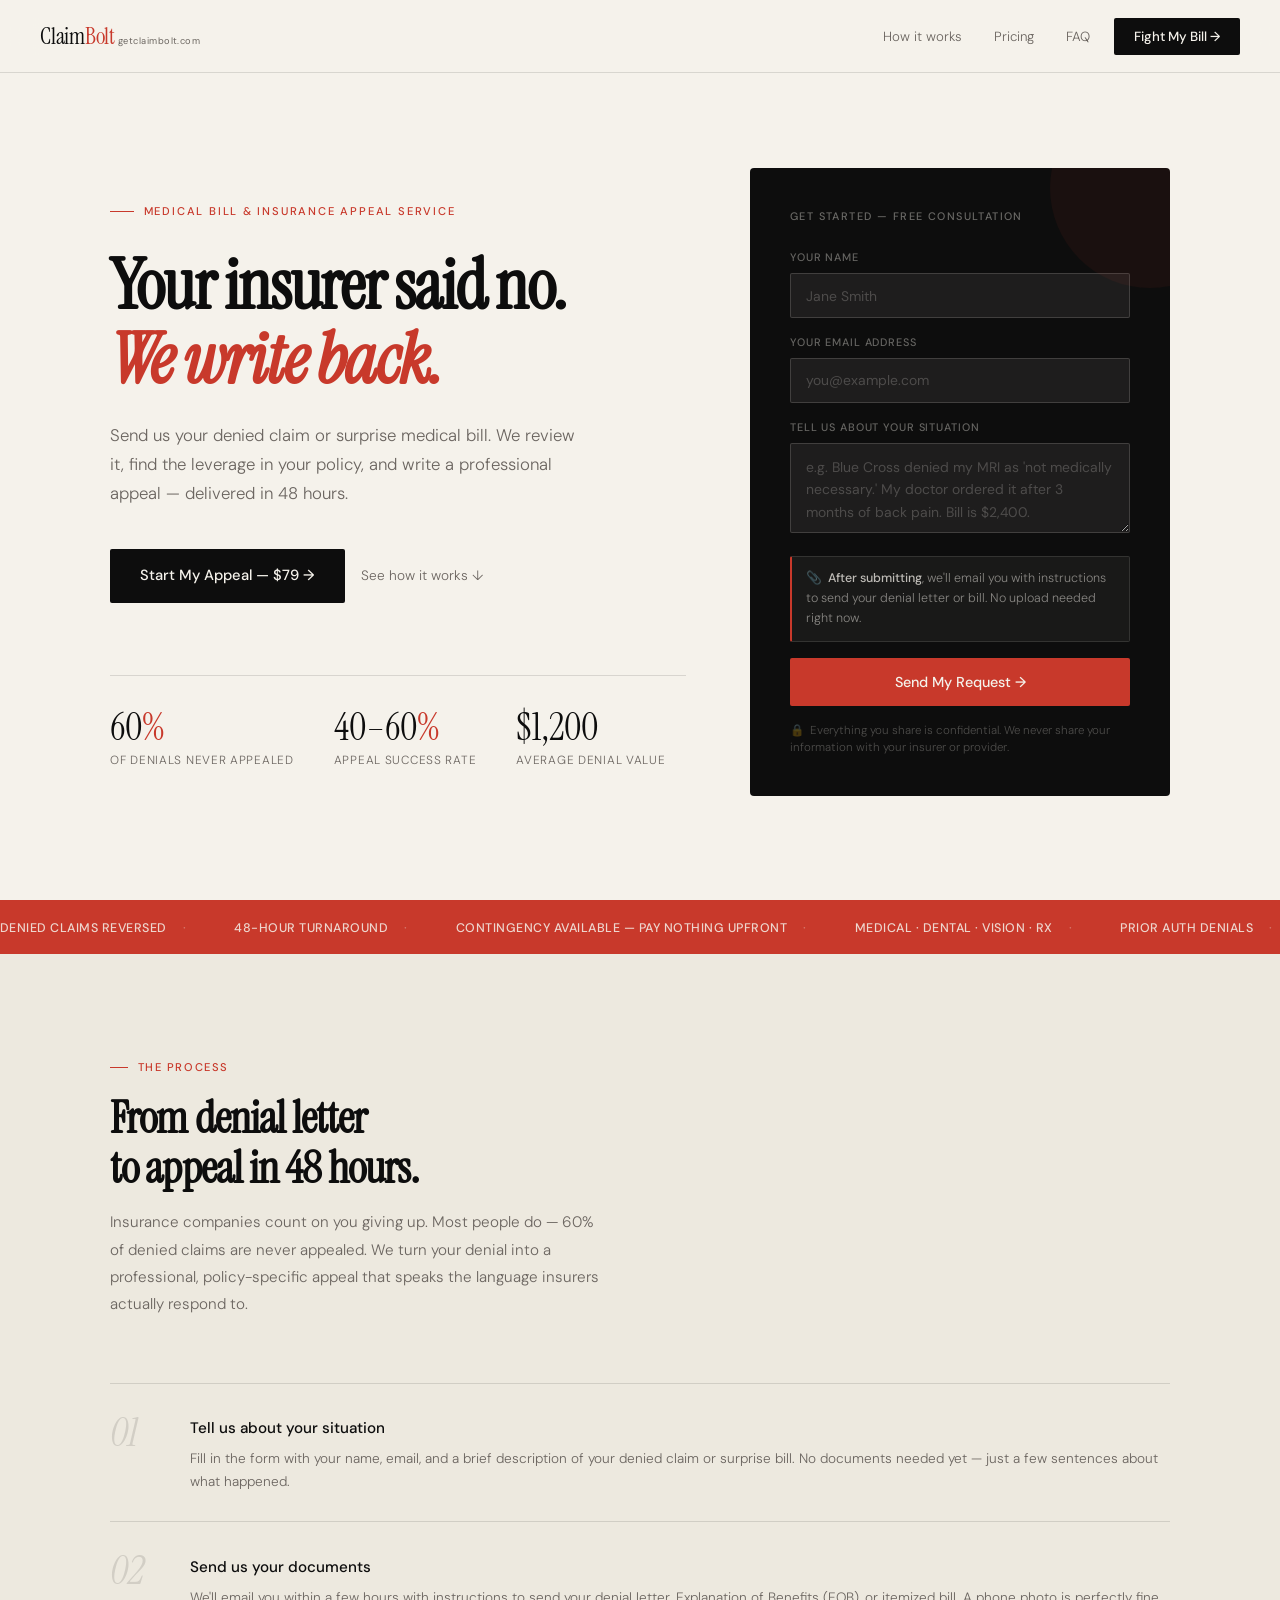
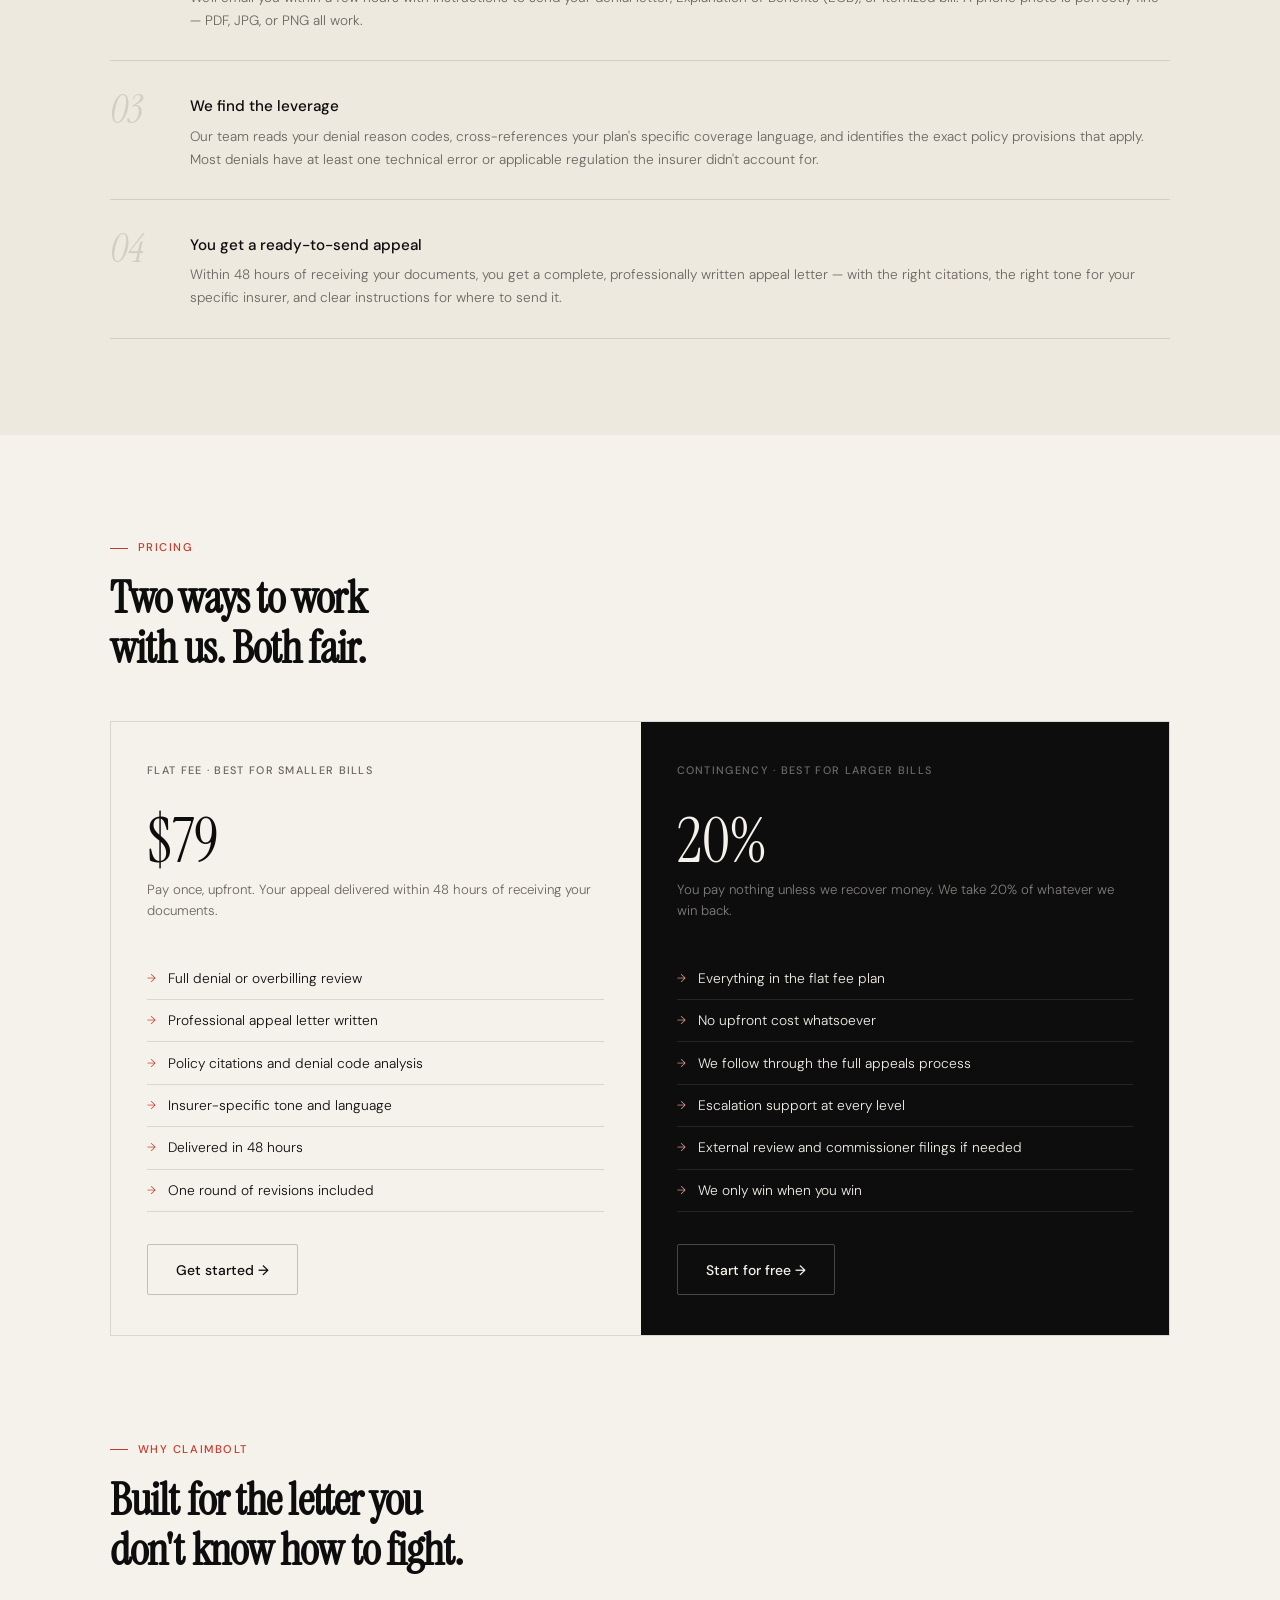
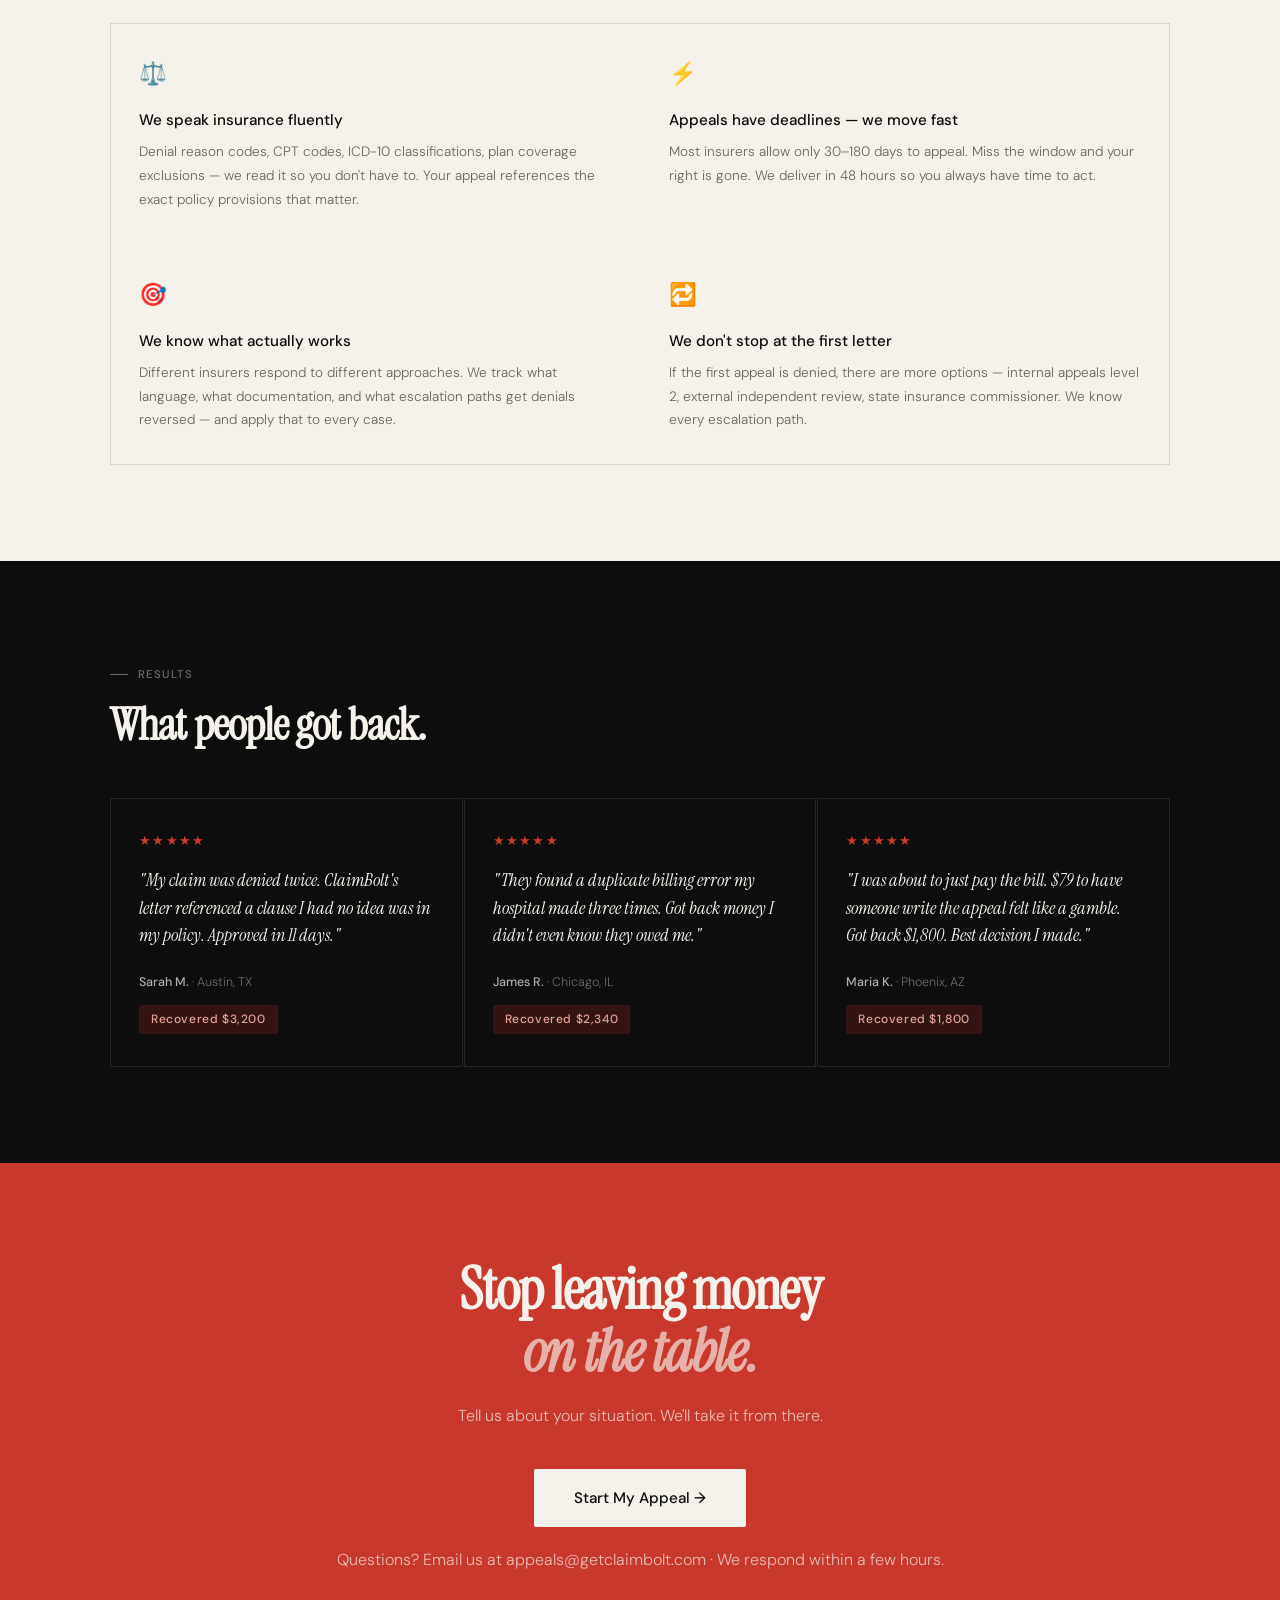
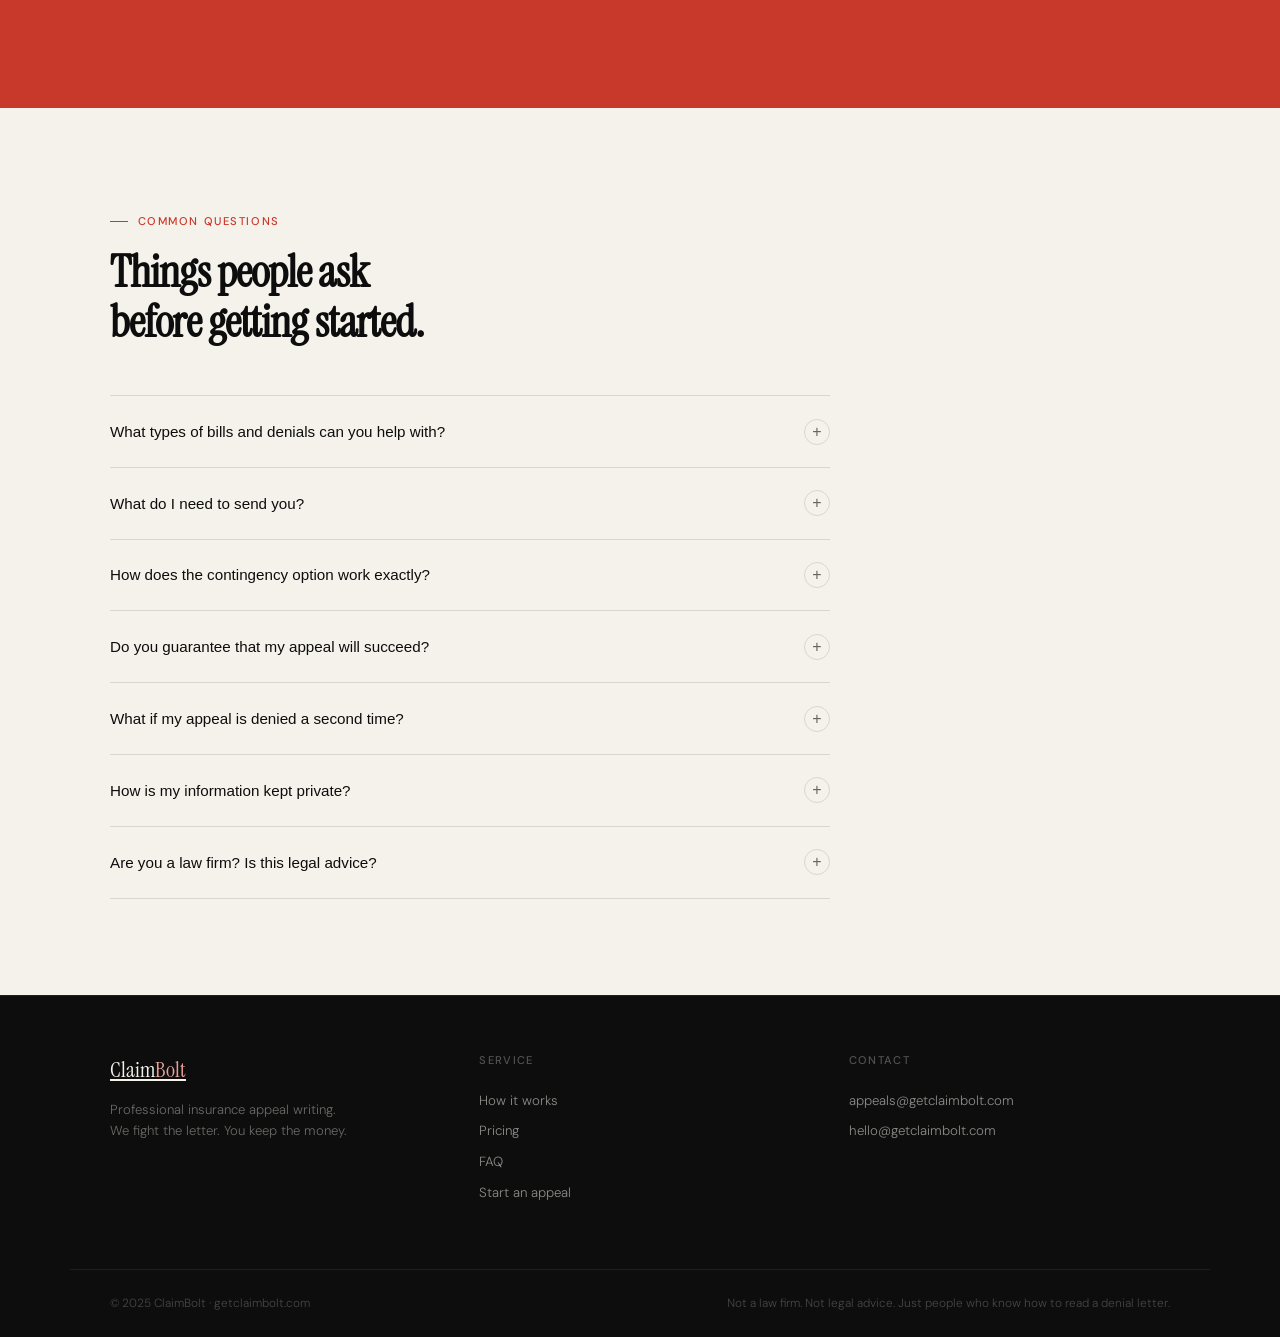
==== index.html @ 004a0a12 "Add files via upload" ====
<!DOCTYPE html>
<html lang="en">
<head>
<meta charset="UTF-8">
<meta name="viewport" content="width=device-width, initial-scale=1.0">
<title>ClaimBolt — Your insurer said no. We write back.</title>
<meta name="description" content="Send us your denied insurance claim or surprise medical bill. We review it and write a professional appeal that gets results — in 48 hours.">
<link rel="preconnect" href="https://fonts.googleapis.com">
<link href="https://fonts.googleapis.com/css2?family=Instrument+Serif:ital@0;1&family=DM+Sans:opsz,wght@9..40,300;9..40,400;9..40,500&display=swap" rel="stylesheet">
<style>
  :root {
    --ink: #0d0d0d;
    --paper: #f5f2eb;
    --cream: #ede9df;
    --accent: #c8392b;
    --accent-hover: #a82d22;
    --muted: #6b6560;
    --border: rgba(13,13,13,0.12);
    --border-strong: rgba(13,13,13,0.22);
  }
  *, *::before, *::after { box-sizing: border-box; margin: 0; padding: 0; }
  html { scroll-behavior: smooth; }
  body {
    background: var(--paper); color: var(--ink);
    font-family: 'DM Sans', sans-serif; font-weight: 300;
    line-height: 1.6; overflow-x: hidden;
    -webkit-font-smoothing: antialiased;
  }

  /* ── NAV ── */
  nav {
    position: fixed; top: 0; left: 0; right: 0; z-index: 200;
    display: flex; align-items: center; justify-content: space-between;
    padding: 1.1rem 2.5rem;
    background: rgba(245,242,235,0.92); backdrop-filter: blur(16px);
    border-bottom: 0.5px solid var(--border);
  }
  .logo { font-family: 'Instrument Serif', serif; font-size: 1.45rem; letter-spacing: -0.01em; color: var(--ink); text-decoration: none; }
  .logo span { color: var(--accent); }
  .logo sub { font-family: 'DM Sans', sans-serif; font-size: 0.58rem; font-weight: 400; color: var(--muted); letter-spacing: 0.05em; vertical-align: baseline; margin-left: 3px; }
  .nav-links { display: flex; align-items: center; }
  .nav-links a { font-size: 0.83rem; color: var(--muted); text-decoration: none; padding: 0.4rem 1rem; transition: color 0.2s; }
  .nav-links a:hover { color: var(--ink); }
  .nav-cta { background: var(--ink) !important; color: var(--paper) !important; padding: 0.5rem 1.25rem !important; border-radius: 2px; font-weight: 500 !important; margin-left: 0.5rem; transition: background 0.2s !important; }
  .nav-cta:hover { background: var(--accent) !important; }

  /* ── HERO ── */
  .hero-wrap { max-width: 1140px; margin: 0 auto; padding: 0 2.5rem; }
  .hero { min-height: 100vh; display: grid; grid-template-columns: 1fr 420px; gap: 4rem; align-items: center; padding: 9rem 0 5rem; }

  .eyebrow { display: inline-flex; align-items: center; gap: 0.6rem; font-size: 0.7rem; font-weight: 500; letter-spacing: 0.16em; text-transform: uppercase; color: var(--accent); margin-bottom: 1.75rem; animation: fadeUp 0.5s ease both; }
  .eyebrow::before { content: ''; display: block; width: 24px; height: 1px; background: var(--accent); }
  h1 { font-family: 'Instrument Serif', serif; font-size: clamp(2.8rem, 5.5vw, 5rem); line-height: 1.05; letter-spacing: -0.025em; margin-bottom: 1.5rem; animation: fadeUp 0.6s 0.08s ease both; }
  h1 em { font-style: italic; color: var(--accent); }
  .hero-sub { font-size: 1.05rem; color: var(--muted); max-width: 480px; margin-bottom: 2.5rem; line-height: 1.75; animation: fadeUp 0.6s 0.16s ease both; }
  .hero-actions { display: flex; align-items: center; gap: 1rem; flex-wrap: wrap; animation: fadeUp 0.6s 0.24s ease both; }
  .btn-primary { display: inline-flex; align-items: center; gap: 0.5rem; background: var(--ink); color: var(--paper); padding: 0.95rem 1.9rem; border: none; border-radius: 2px; font-family: 'DM Sans', sans-serif; font-size: 0.92rem; font-weight: 500; cursor: pointer; text-decoration: none; transition: background 0.2s, transform 0.15s; }
  .btn-primary:hover { background: var(--accent); transform: translateY(-1px); }
  .btn-ghost { font-size: 0.85rem; color: var(--muted); text-decoration: none; display: inline-flex; align-items: center; gap: 0.35rem; transition: color 0.2s; }
  .btn-ghost:hover { color: var(--ink); }
  .hero-stats { margin-top: 4.5rem; padding-top: 2rem; border-top: 0.5px solid var(--border); display: flex; gap: 2.5rem; flex-wrap: wrap; animation: fadeUp 0.6s 0.32s ease both; }
  .stat-num { font-family: 'Instrument Serif', serif; font-size: 2.4rem; line-height: 1; color: var(--ink); }
  .stat-num em { font-style: normal; color: var(--accent); }
  .stat-label { font-size: 0.74rem; color: var(--muted); text-transform: uppercase; letter-spacing: 0.06em; margin-top: 0.3rem; }

  /* ── INTAKE CARD ── */
  .intake-card {
    background: var(--ink); border-radius: 4px; padding: 2.5rem;
    animation: fadeUp 0.7s 0.2s ease both;
    position: relative; overflow: hidden;
  }
  .intake-card::before {
    content: ''; position: absolute; top: 0; right: 0;
    width: 200px; height: 200px; background: var(--accent);
    opacity: 0.07; border-radius: 50%; transform: translate(40%, -40%);
  }
  .card-eyebrow { font-size: 0.68rem; letter-spacing: 0.13em; text-transform: uppercase; color: rgba(245,242,235,0.4); font-weight: 500; margin-bottom: 1.5rem; }

  .field { margin-bottom: 1rem; }
  .field-label { display: block; font-size: 0.68rem; letter-spacing: 0.08em; text-transform: uppercase; color: rgba(245,242,235,0.38); font-weight: 500; margin-bottom: 0.4rem; }
  .field-input, .field-textarea {
    width: 100%; background: rgba(245,242,235,0.07);
    border: 0.5px solid rgba(245,242,235,0.16); border-radius: 2px;
    padding: 0.78rem 0.95rem; color: var(--paper);
    font-family: 'DM Sans', sans-serif; font-size: 0.87rem;
    outline: none; transition: border-color 0.2s;
  }
  .field-input::placeholder, .field-textarea::placeholder { color: rgba(245,242,235,0.22); }
  .field-input:focus, .field-textarea:focus { border-color: rgba(245,242,235,0.4); }
  .field-input.err, .field-textarea.err { border-color: rgba(200,57,43,0.75); }
  .field-textarea { resize: vertical; min-height: 90px; line-height: 1.6; }

  .file-note {
    background: rgba(245,242,235,0.05);
    border: 0.5px solid rgba(245,242,235,0.12);
    border-left: 2px solid var(--accent);
    border-radius: 2px; padding: 0.75rem 0.9rem;
    margin-bottom: 1rem;
  }
  .file-note p { font-size: 0.78rem; color: rgba(245,242,235,0.5); line-height: 1.6; }
  .file-note strong { color: rgba(245,242,235,0.75); font-weight: 500; }

  .btn-submit {
    width: 100%; background: var(--accent); color: var(--paper);
    border: none; border-radius: 2px; padding: 0.92rem 1.5rem;
    font-family: 'DM Sans', sans-serif; font-size: 0.9rem; font-weight: 500;
    cursor: pointer; transition: background 0.2s, transform 0.15s;
    display: flex; align-items: center; justify-content: center; gap: 0.5rem;
  }
  .btn-submit:hover:not(:disabled) { background: var(--accent-hover); transform: translateY(-1px); }
  .btn-submit:disabled { opacity: 0.45; cursor: not-allowed; transform: none; }

  .trust-line { margin-top: 1rem; font-size: 0.72rem; color: rgba(245,242,235,0.28); line-height: 1.5; }

  /* Success */
  .success-box { display: none; text-align: center; padding: 1.5rem 0; }
  .success-box.show { display: block; }
  .success-emoji { font-size: 2.5rem; margin-bottom: 1rem; }
  .success-title { font-family: 'Instrument Serif', serif; font-size: 1.5rem; color: var(--paper); margin-bottom: 0.75rem; line-height: 1.2; }
  .success-steps { text-align: left; margin-top: 1.5rem; }
  .success-step { display: flex; gap: 0.75rem; align-items: flex-start; padding: 0.65rem 0; border-bottom: 0.5px solid rgba(245,242,235,0.1); }
  .success-step:first-child { border-top: 0.5px solid rgba(245,242,235,0.1); }
  .step-num-badge { width: 22px; height: 22px; border-radius: 50%; background: var(--accent); color: var(--paper); font-size: 0.68rem; font-weight: 500; display: flex; align-items: center; justify-content: center; flex-shrink: 0; margin-top: 1px; }
  .success-step p { font-size: 0.82rem; color: rgba(245,242,235,0.55); line-height: 1.55; }
  .success-step strong { color: rgba(245,242,235,0.85); font-weight: 500; }

  /* ── TICKER ── */
  .ticker { background: var(--accent); overflow: hidden; padding: 0.9rem 0; white-space: nowrap; }
  .ticker-inner { display: inline-flex; gap: 3rem; animation: ticker 28s linear infinite; }
  .ticker-item { font-size: 0.78rem; font-weight: 500; color: rgba(245,242,235,0.85); letter-spacing: 0.04em; text-transform: uppercase; display: inline-flex; align-items: center; gap: 1rem; }
  .ticker-item::after { content: '·'; opacity: 0.4; }
  @keyframes ticker { from { transform: translateX(0); } to { transform: translateX(-50%); } }

  /* ── SECTIONS ── */
  .section { max-width: 1140px; margin: 0 auto; padding: 6rem 2.5rem; }
  .sl { display: inline-flex; align-items: center; gap: 0.6rem; font-size: 0.7rem; font-weight: 500; letter-spacing: 0.14em; text-transform: uppercase; color: var(--accent); margin-bottom: 1rem; }
  .sl::before { content: ''; width: 18px; height: 1px; background: var(--accent); }
  .h2 { font-family: 'Instrument Serif', serif; font-size: clamp(1.9rem, 3.5vw, 3rem); letter-spacing: -0.02em; line-height: 1.12; }

  /* ── HOW IT WORKS ── */
  .hiw-bg { background: var(--cream); }
  .hiw-top { display: grid; grid-template-columns: 1fr 1fr; gap: 5rem; align-items: center; margin-bottom: 4rem; }
  .hiw-top p { font-size: 0.95rem; color: var(--muted); line-height: 1.8; margin-top: 1rem; }
  .steps { counter-reset: s; display: flex; flex-direction: column; }
  .step { counter-increment: s; display: grid; grid-template-columns: 56px 1fr; gap: 1.5rem; padding: 1.75rem 0; border-bottom: 0.5px solid var(--border); align-items: start; }
  .step:first-child { border-top: 0.5px solid var(--border); }
  .step-n { font-family: 'Instrument Serif', serif; font-size: 2.5rem; color: var(--border); line-height: 1; font-style: italic; }
  .step-n::before { content: counter(s, decimal-leading-zero); }
  .step-b h3 { font-size: 0.95rem; font-weight: 500; margin-bottom: 0.4rem; padding-top: 0.3rem; }
  .step-b p { font-size: 0.85rem; color: var(--muted); line-height: 1.7; }

  /* ── PRICING ── */
  .price-grid { display: grid; grid-template-columns: 1fr 1fr; gap: 1px; border: 0.5px solid var(--border); margin-top: 3rem; }
  .pc { padding: 2.5rem 2.25rem; background: var(--paper); }
  .pc.dk { background: var(--ink); color: var(--paper); }
  .ptag { font-size: 0.68rem; letter-spacing: 0.12em; text-transform: uppercase; font-weight: 500; color: var(--muted); margin-bottom: 2rem; }
  .dk .ptag { color: rgba(245,242,235,0.4); }
  .pamt { font-family: 'Instrument Serif', serif; font-size: 3.8rem; line-height: 1; margin-bottom: 0.4rem; }
  .pdesc { font-size: 0.83rem; color: var(--muted); margin-bottom: 2.25rem; line-height: 1.6; }
  .dk .pdesc { color: rgba(245,242,235,0.5); }
  .plist { list-style: none; }
  .plist li { font-size: 0.86rem; padding: 0.65rem 0; border-bottom: 0.5px solid var(--border); display: flex; align-items: flex-start; gap: 0.75rem; line-height: 1.5; }
  .dk .plist li { border-color: rgba(245,242,235,0.1); }
  .plist li::before { content: '→'; color: var(--accent); font-size: 0.72rem; flex-shrink: 0; padding-top: 2px; }
  .dk .plist li::before { color: #e8a09a; }
  .pbtn { display: inline-block; margin-top: 2rem; padding: 0.85rem 1.75rem; font-family: 'DM Sans', sans-serif; font-size: 0.87rem; font-weight: 500; border: 0.5px solid var(--border-strong); color: var(--ink); text-decoration: none; border-radius: 2px; transition: all 0.2s; }
  .pbtn:hover { background: var(--ink); color: var(--paper); border-color: var(--ink); }
  .dk .pbtn { border-color: rgba(245,242,235,0.25); color: var(--paper); }
  .dk .pbtn:hover { background: var(--accent); border-color: var(--accent); }

  /* ── WHY ── */
  .why-grid { display: grid; grid-template-columns: repeat(2,1fr); gap: 1px; border: 0.5px solid var(--border); margin-top: 3rem; }
  .wc { background: var(--paper); padding: 2rem 1.75rem; }
  .wi { font-size: 1.4rem; margin-bottom: 1rem; }
  .wc h3 { font-size: 0.95rem; font-weight: 500; margin-bottom: 0.5rem; }
  .wc p { font-size: 0.85rem; color: var(--muted); line-height: 1.75; }

  /* ── TESTIMONIALS ── */
  .tb { background: var(--ink); }
  .tw { max-width: 1140px; margin: 0 auto; padding: 6rem 2.5rem; }
  .tw .sl { color: rgba(245,242,235,0.4); }
  .tw .sl::before { background: rgba(245,242,235,0.4); }
  .tg { display: grid; grid-template-columns: repeat(3,1fr); gap: 1px; margin-top: 3rem; }
  .tc { padding: 2rem 1.75rem; border: 0.5px solid rgba(245,242,235,0.1); }
  .stars { color: var(--accent); font-size: 0.8rem; letter-spacing: 0.1em; margin-bottom: 1rem; }
  .quote { font-family: 'Instrument Serif', serif; font-size: 1.1rem; color: var(--paper); line-height: 1.55; font-style: italic; margin-bottom: 1.5rem; }
  .rev { font-size: 0.78rem; color: rgba(245,242,235,0.4); }
  .rev strong { color: rgba(245,242,235,0.7); font-weight: 500; }
  .rec { display: inline-block; margin-top: 0.75rem; background: rgba(200,57,43,0.2); color: #e8a09a; font-size: 0.75rem; font-weight: 500; padding: 0.3rem 0.75rem; border-radius: 2px; letter-spacing: 0.05em; }

  /* ── CTA ── */
  .cta { background: var(--accent); padding: 6rem 2.5rem; text-align: center; }
  .cta h2 { font-family: 'Instrument Serif', serif; font-size: clamp(2.2rem, 4.5vw, 4rem); color: var(--paper); line-height: 1.08; letter-spacing: -0.025em; max-width: 640px; margin: 0 auto 1.25rem; }
  .cta h2 em { font-style: italic; opacity: 0.65; }
  .cta p { color: rgba(245,242,235,0.7); font-size: 1rem; margin-bottom: 2.5rem; }
  .btn-lt { display: inline-block; background: var(--paper); color: var(--ink); padding: 1.05rem 2.5rem; border: none; border-radius: 2px; font-family: 'DM Sans', sans-serif; font-size: 0.95rem; font-weight: 500; text-decoration: none; transition: transform 0.15s, box-shadow 0.15s; }
  .btn-lt:hover { transform: translateY(-2px); box-shadow: 0 8px 24px rgba(0,0,0,0.2); }
  .cta-note { margin-top: 1.25rem; font-size: 0.75rem; color: rgba(245,242,235,0.45); }

  /* ── FAQ ── */
  .faq-wrap { max-width: 720px; }
  .faq-list { margin-top: 3rem; border-top: 0.5px solid var(--border); }
  .faq-item { border-bottom: 0.5px solid var(--border); }
  .faq-btn { width: 100%; background: none; border: none; display: flex; justify-content: space-between; align-items: center; padding: 1.4rem 0; cursor: pointer; text-align: left; gap: 1rem; }
  .faq-q { font-size: 0.95rem; font-weight: 500; color: var(--ink); line-height: 1.4; }
  .faq-tog { width: 26px; height: 26px; flex-shrink: 0; border: 0.5px solid var(--border); border-radius: 50%; display: flex; align-items: center; justify-content: center; font-size: 1rem; color: var(--muted); transition: all 0.2s; }
  .faq-item.open .faq-tog { background: var(--ink); color: var(--paper); border-color: var(--ink); }
  .faq-ans { font-size: 0.87rem; color: var(--muted); line-height: 1.8; max-height: 0; overflow: hidden; transition: max-height 0.35s ease, padding 0.3s; }
  .faq-item.open .faq-ans { max-height: 300px; padding-bottom: 1.4rem; }

  /* ── FOOTER ── */
  footer { background: var(--ink); border-top: 0.5px solid rgba(245,242,235,0.08); }
  .fi { max-width: 1140px; margin: 0 auto; padding: 3.5rem 2.5rem; display: grid; grid-template-columns: 1fr 1fr 1fr; gap: 3rem; align-items: start; }
  .fl { font-family: 'Instrument Serif', serif; font-size: 1.4rem; color: var(--paper); display: block; margin-bottom: 0.75rem; }
  .fl span { color: #e8a09a; }
  .ft { font-size: 0.82rem; color: rgba(245,242,235,0.4); line-height: 1.6; }
  .fc h4 { font-size: 0.7rem; font-weight: 500; letter-spacing: 0.12em; text-transform: uppercase; color: rgba(245,242,235,0.3); margin-bottom: 1.25rem; }
  .fc a { display: block; font-size: 0.83rem; color: rgba(245,242,235,0.55); text-decoration: none; margin-bottom: 0.6rem; transition: color 0.2s; }
  .fc a:hover { color: var(--paper); }
  .fb { max-width: 1140px; margin: 0 auto; padding: 1.5rem 2.5rem; border-top: 0.5px solid rgba(245,242,235,0.08); display: flex; justify-content: space-between; align-items: center; flex-wrap: wrap; gap: 0.75rem; }
  .fb p { font-size: 0.74rem; color: rgba(245,242,235,0.25); }

  @keyframes fadeUp { from { opacity: 0; transform: translateY(18px); } to { opacity: 1; transform: translateY(0); } }

  @media (max-width: 900px) {
    nav { padding: 1rem 1.5rem; }
    .nav-links a:not(.nav-cta) { display: none; }
    .hero { grid-template-columns: 1fr; padding: 8rem 0 4rem; gap: 3rem; }
    .hiw-top, .price-grid, .why-grid, .tg, .fi { grid-template-columns: 1fr; }
    .section { padding: 4rem 1.5rem; }
    .hero-wrap { padding: 0 1.5rem; }
    .fb { flex-direction: column; text-align: center; }
  }
</style>
</head>
<body>

<!-- NAV -->
<nav>
  <a href="#" class="logo">Claim<span>Bolt</span><sub>getclaimbolt.com</sub></a>
  <div class="nav-links">
    <a href="#how">How it works</a>
    <a href="#pricing">Pricing</a>
    <a href="#faq">FAQ</a>
    <a href="#start" class="nav-cta">Fight My Bill →</a>
  </div>
</nav>

<!-- HERO -->
<div class="hero-wrap">
  <div class="hero">
    <div>
      <p class="eyebrow">Medical bill &amp; insurance appeal service</p>
      <h1>Your insurer said no.<br><em>We write back.</em></h1>
      <p class="hero-sub">Send us your denied claim or surprise medical bill. We review it, find the leverage in your policy, and write a professional appeal — delivered in 48 hours.</p>
      <div class="hero-actions">
        <a href="#start" class="btn-primary">Start My Appeal — $79 →</a>
        <a href="#how" class="btn-ghost">See how it works ↓</a>
      </div>
      <div class="hero-stats">
        <div><div class="stat-num">60<em>%</em></div><div class="stat-label">of denials never appealed</div></div>
        <div><div class="stat-num">40–60<em>%</em></div><div class="stat-label">appeal success rate</div></div>
        <div><div class="stat-num">$1,200</div><div class="stat-label">average denial value</div></div>
      </div>
    </div>

    <!-- INTAKE CARD -->
    <div class="intake-card" id="start">
      <div class="card-eyebrow">Get started — free consultation</div>

      <!-- Success state -->
      <div class="success-box" id="successBox">
        <div class="success-emoji">✅</div>
        <div class="success-title">We've received your request.</div>
        <div class="success-steps">
          <div class="success-step">
            <div class="step-num-badge">1</div>
            <p>Check your inbox — you'll get a confirmation email from us shortly.</p>
          </div>
          <div class="success-step">
            <div class="step-num-badge">2</div>
            <p><strong>Reply to that email</strong> and attach your denial letter, EOB, or medical bill. A phone photo is fine.</p>
          </div>
          <div class="success-step">
            <div class="step-num-badge">3</div>
            <p>We'll review everything and send your appeal letter within <strong>48 hours</strong>.</p>
          </div>
        </div>
      </div>

      <!-- Form -->
      <form id="appealForm" action="https://formspree.io/f/xgopajbl" method="POST">

        <div class="field">
          <label class="field-label" for="nameInput">Your name</label>
          <input class="field-input" type="text" name="name" id="nameInput" placeholder="Jane Smith" required>
        </div>

        <div class="field">
          <label class="field-label" for="emailInput">Your email address</label>
          <input class="field-input" type="email" name="email" id="emailInput" placeholder="you@example.com" required>
        </div>

        <div class="field">
          <label class="field-label" for="descInput">Tell us about your situation</label>
          <textarea class="field-textarea" name="description" id="descInput" placeholder="e.g. Blue Cross denied my MRI as 'not medically necessary.' My doctor ordered it after 3 months of back pain. Bill is $2,400." required></textarea>
        </div>

        <div class="file-note">
          <p>📎 &nbsp;<strong>After submitting</strong>, we'll email you with instructions to send your denial letter or bill. No upload needed right now.</p>
        </div>

        <button class="btn-submit" id="btnSubmit" type="submit">
          <span id="btnLabel">Send My Request →</span>
        </button>

      </form>

      <p class="trust-line">🔒 &nbsp;Everything you share is confidential. We never share your information with your insurer or provider.</p>
    </div>
  </div>
</div>

<!-- TICKER -->
<div class="ticker" aria-hidden="true">
  <div class="ticker-inner">
    <span class="ticker-item">Denied claims reversed</span>
    <span class="ticker-item">48-hour turnaround</span>
    <span class="ticker-item">Contingency available — pay nothing upfront</span>
    <span class="ticker-item">Medical · Dental · Vision · Rx</span>
    <span class="ticker-item">Prior auth denials</span>
    <span class="ticker-item">Out-of-network surprise bills</span>
    <span class="ticker-item">Not medically necessary appeals</span>
    <span class="ticker-item">Denied claims reversed</span>
    <span class="ticker-item">48-hour turnaround</span>
    <span class="ticker-item">Contingency available — pay nothing upfront</span>
    <span class="ticker-item">Medical · Dental · Vision · Rx</span>
    <span class="ticker-item">Prior auth denials</span>
    <span class="ticker-item">Out-of-network surprise bills</span>
    <span class="ticker-item">Not medically necessary appeals</span>
  </div>
</div>

<!-- HOW IT WORKS -->
<div class="hiw-bg" id="how">
  <div class="section">
    <div class="hiw-top">
      <div>
        <div class="sl">The process</div>
        <h2 class="h2">From denial letter<br>to appeal in 48 hours.</h2>
        <p>Insurance companies count on you giving up. Most people do — 60% of denied claims are never appealed. We turn your denial into a professional, policy-specific appeal that speaks the language insurers actually respond to.</p>
      </div>
      <div></div>
    </div>
    <div class="steps">
      <div class="step"><div class="step-n"></div><div class="step-b"><h3>Tell us about your situation</h3><p>Fill in the form with your name, email, and a brief description of your denied claim or surprise bill. No documents needed yet — just a few sentences about what happened.</p></div></div>
      <div class="step"><div class="step-n"></div><div class="step-b"><h3>Send us your documents</h3><p>We'll email you within a few hours with instructions to send your denial letter, Explanation of Benefits (EOB), or itemized bill. A phone photo is perfectly fine — PDF, JPG, or PNG all work.</p></div></div>
      <div class="step"><div class="step-n"></div><div class="step-b"><h3>We find the leverage</h3><p>Our team reads your denial reason codes, cross-references your plan's specific coverage language, and identifies the exact policy provisions that apply. Most denials have at least one technical error or applicable regulation the insurer didn't account for.</p></div></div>
      <div class="step"><div class="step-n"></div><div class="step-b"><h3>You get a ready-to-send appeal</h3><p>Within 48 hours of receiving your documents, you get a complete, professionally written appeal letter — with the right citations, the right tone for your specific insurer, and clear instructions for where to send it.</p></div></div>
    </div>
  </div>
</div>

<!-- PRICING -->
<div class="section" id="pricing">
  <div class="sl">Pricing</div>
  <h2 class="h2" style="max-width:520px">Two ways to work<br>with us. Both fair.</h2>
  <div class="price-grid">
    <div class="pc">
      <div class="ptag">Flat fee · Best for smaller bills</div>
      <div class="pamt">$79</div>
      <div class="pdesc">Pay once, upfront. Your appeal delivered within 48 hours of receiving your documents.</div>
      <ul class="plist">
        <li>Full denial or overbilling review</li>
        <li>Professional appeal letter written</li>
        <li>Policy citations and denial code analysis</li>
        <li>Insurer-specific tone and language</li>
        <li>Delivered in 48 hours</li>
        <li>One round of revisions included</li>
      </ul>
      <a href="#start" class="pbtn">Get started →</a>
    </div>
    <div class="pc dk">
      <div class="ptag">Contingency · Best for larger bills</div>
      <div class="pamt" style="color:var(--paper)">20%</div>
      <div class="pdesc">You pay nothing unless we recover money. We take 20% of whatever we win back.</div>
      <ul class="plist">
        <li>Everything in the flat fee plan</li>
        <li>No upfront cost whatsoever</li>
        <li>We follow through the full appeals process</li>
        <li>Escalation support at every level</li>
        <li>External review and commissioner filings if needed</li>
        <li>We only win when you win</li>
      </ul>
      <a href="#start" class="pbtn">Start for free →</a>
    </div>
  </div>
</div>

<!-- WHY CLAIMBOLT -->
<div class="section" style="padding-top:0">
  <div class="sl">Why ClaimBolt</div>
  <h2 class="h2" style="max-width:480px;margin-bottom:0">Built for the letter you<br>don't know how to fight.</h2>
  <div class="why-grid">
    <div class="wc"><div class="wi">⚖️</div><h3>We speak insurance fluently</h3><p>Denial reason codes, CPT codes, ICD-10 classifications, plan coverage exclusions — we read it so you don't have to. Your appeal references the exact policy provisions that matter.</p></div>
    <div class="wc"><div class="wi">⚡</div><h3>Appeals have deadlines — we move fast</h3><p>Most insurers allow only 30–180 days to appeal. Miss the window and your right is gone. We deliver in 48 hours so you always have time to act.</p></div>
    <div class="wc"><div class="wi">🎯</div><h3>We know what actually works</h3><p>Different insurers respond to different approaches. We track what language, what documentation, and what escalation paths get denials reversed — and apply that to every case.</p></div>
    <div class="wc"><div class="wi">🔁</div><h3>We don't stop at the first letter</h3><p>If the first appeal is denied, there are more options — internal appeals level 2, external independent review, state insurance commissioner. We know every escalation path.</p></div>
  </div>
</div>

<!-- TESTIMONIALS -->
<div class="tb">
  <div class="tw">
    <div class="sl">Results</div>
    <h2 class="h2" style="color:var(--paper);max-width:420px">What people got back.</h2>
    <div class="tg">
      <div class="tc"><div class="stars">★★★★★</div><div class="quote">"My claim was denied twice. ClaimBolt's letter referenced a clause I had no idea was in my policy. Approved in 11 days."</div><div class="rev"><strong>Sarah M.</strong> · Austin, TX</div><div class="rec">Recovered $3,200</div></div>
      <div class="tc"><div class="stars">★★★★★</div><div class="quote">"They found a duplicate billing error my hospital made three times. Got back money I didn't even know they owed me."</div><div class="rev"><strong>James R.</strong> · Chicago, IL</div><div class="rec">Recovered $2,340</div></div>
      <div class="tc"><div class="stars">★★★★★</div><div class="quote">"I was about to just pay the bill. $79 to have someone write the appeal felt like a gamble. Got back $1,800. Best decision I made."</div><div class="rev"><strong>Maria K.</strong> · Phoenix, AZ</div><div class="rec">Recovered $1,800</div></div>
    </div>
  </div>
</div>

<!-- CTA -->
<div class="cta">
  <h2>Stop leaving money<br><em>on the table.</em></h2>
  <p>Tell us about your situation. We'll take it from there.</p>
  <a href="#start" class="btn-lt">Start My Appeal →</a>
  <p class="cta-note">Questions? Email us at appeals@getclaimbolt.com · We respond within a few hours.</p>
</div>

<!-- FAQ -->
<div class="section" id="faq">
  <div class="faq-wrap">
    <div class="sl">Common questions</div>
    <h2 class="h2">Things people ask<br>before getting started.</h2>
    <div class="faq-list">
      <div class="faq-item"><button class="faq-btn" onclick="faq(this)"><span class="faq-q">What types of bills and denials can you help with?</span><div class="faq-tog">+</div></button><div class="faq-ans">We handle insurance claim denials (medical, dental, vision, prescription), surprise out-of-network bills, prior authorization denials, claims denied as "not medically necessary," and itemized hospital bills with suspected coding errors. If it doesn't feel right, tell us about it — consultation is free.</div></div>
      <div class="faq-item"><button class="faq-btn" onclick="faq(this)"><span class="faq-q">What do I need to send you?</span><div class="faq-tog">+</div></button><div class="faq-ans">Fill in the form with a brief description of your situation. After submitting, we'll email you with instructions to send your denial letter or Explanation of Benefits (EOB). A clear phone photo works fine — no scanning needed. If you have the original itemized bill and any communications from your provider, those help too.</div></div>
      <div class="faq-item"><button class="faq-btn" onclick="faq(this)"><span class="faq-q">How does the contingency option work exactly?</span><div class="faq-tog">+</div></button><div class="faq-ans">You pay nothing upfront. We write and support your appeal. If the denial is reversed or your bill is reduced, we collect 20% of the amount you recover. If we don't win anything, you owe us nothing. We only make money when you do.</div></div>
      <div class="faq-item"><button class="faq-btn" onclick="faq(this)"><span class="faq-q">Do you guarantee that my appeal will succeed?</span><div class="faq-tog">+</div></button><div class="faq-ans">No one can guarantee an insurance reversal — anyone who tells you otherwise is lying. What we guarantee is a professionally written, policy-accurate appeal that gives you the best possible chance. Nationally, 40–60% of appeals succeed when they're actually filed. The problem is 60% of people never file one at all.</div></div>
      <div class="faq-item"><button class="faq-btn" onclick="faq(this)"><span class="faq-q">What if my appeal is denied a second time?</span><div class="faq-tog">+</div></button><div class="faq-ans">Most insurers have multiple levels of internal appeal. After that, you have the right to an independent external review — required by law in most states. If that fails, you can file a complaint with your state insurance commissioner. We guide you through every step.</div></div>
      <div class="faq-item"><button class="faq-btn" onclick="faq(this)"><span class="faq-q">How is my information kept private?</span><div class="faq-tog">+</div></button><div class="faq-ans">Everything you share is treated as strictly confidential. We do not share your information with your insurer, your provider, or any third party. We use your details solely to prepare your appeal. We do not sell your data.</div></div>
      <div class="faq-item"><button class="faq-btn" onclick="faq(this)"><span class="faq-q">Are you a law firm? Is this legal advice?</span><div class="faq-tog">+</div></button><div class="faq-ans">No, ClaimBolt is not a law firm and this is not legal advice. We are a professional appeal writing and review service. The vast majority of denial appeals are administrative — not legal — matters that do not require an attorney to resolve.</div></div>
    </div>
  </div>
</div>

<!-- FOOTER -->
<footer>
  <div class="fi">
    <div>
      <a href="#" class="fl">Claim<span>Bolt</span></a>
      <p class="ft">Professional insurance appeal writing.<br>We fight the letter. You keep the money.</p>
    </div>
    <div class="fc">
      <h4>Service</h4>
      <a href="#how">How it works</a>
      <a href="#pricing">Pricing</a>
      <a href="#faq">FAQ</a>
      <a href="#start">Start an appeal</a>
    </div>
    <div class="fc">
      <h4>Contact</h4>
      <a href="mailto:appeals@getclaimbolt.com">appeals@getclaimbolt.com</a>
      <a href="mailto:hello@getclaimbolt.com">hello@getclaimbolt.com</a>
    </div>
  </div>
  <div class="fb">
    <p>© 2025 ClaimBolt · getclaimbolt.com</p>
    <p>Not a law firm. Not legal advice. Just people who know how to read a denial letter.</p>
  </div>
</footer>

<script>
  const form       = document.getElementById('appealForm');
  const successBox = document.getElementById('successBox');
  const btnSubmit  = document.getElementById('btnSubmit');
  const btnLabel   = document.getElementById('btnLabel');

  form.addEventListener('submit', async e => {
    e.preventDefault();

    // Basic validation
    const name  = document.getElementById('nameInput');
    const email = document.getElementById('emailInput');
    const desc  = document.getElementById('descInput');
    let valid = true;

    [name, email, desc].forEach(el => el.classList.remove('err'));

    if (!name.value.trim())  { name.classList.add('err');  valid = false; }
    if (!email.value || !email.value.includes('@')) { email.classList.add('err'); valid = false; }
    if (!desc.value.trim())  { desc.classList.add('err');  valid = false; }

    if (!valid) return;

    btnSubmit.disabled = true;
    btnLabel.textContent = 'Sending…';

    try {
      const res = await fetch(form.action, {
        method: 'POST',
        body: new FormData(form),
        headers: { Accept: 'application/json' }
      });
      if (res.ok) {
        form.style.display = 'none';
        successBox.classList.add('show');
      } else {
        btnLabel.textContent = 'Something went wrong — try again';
        btnSubmit.disabled = false;
      }
    } catch {
      btnLabel.textContent = 'Network error — try again';
      btnSubmit.disabled = false;
    }
  });

  function faq(btn) {
    const item   = btn.parentElement;
    const isOpen = item.classList.contains('open');
    document.querySelectorAll('.faq-item').forEach(i => {
      i.classList.remove('open');
      i.querySelector('.faq-tog').textContent = '+';
    });
    if (!isOpen) {
      item.classList.add('open');
      btn.querySelector('.faq-tog').textContent = '×';
    }
  }
</script>
</body>
</html>
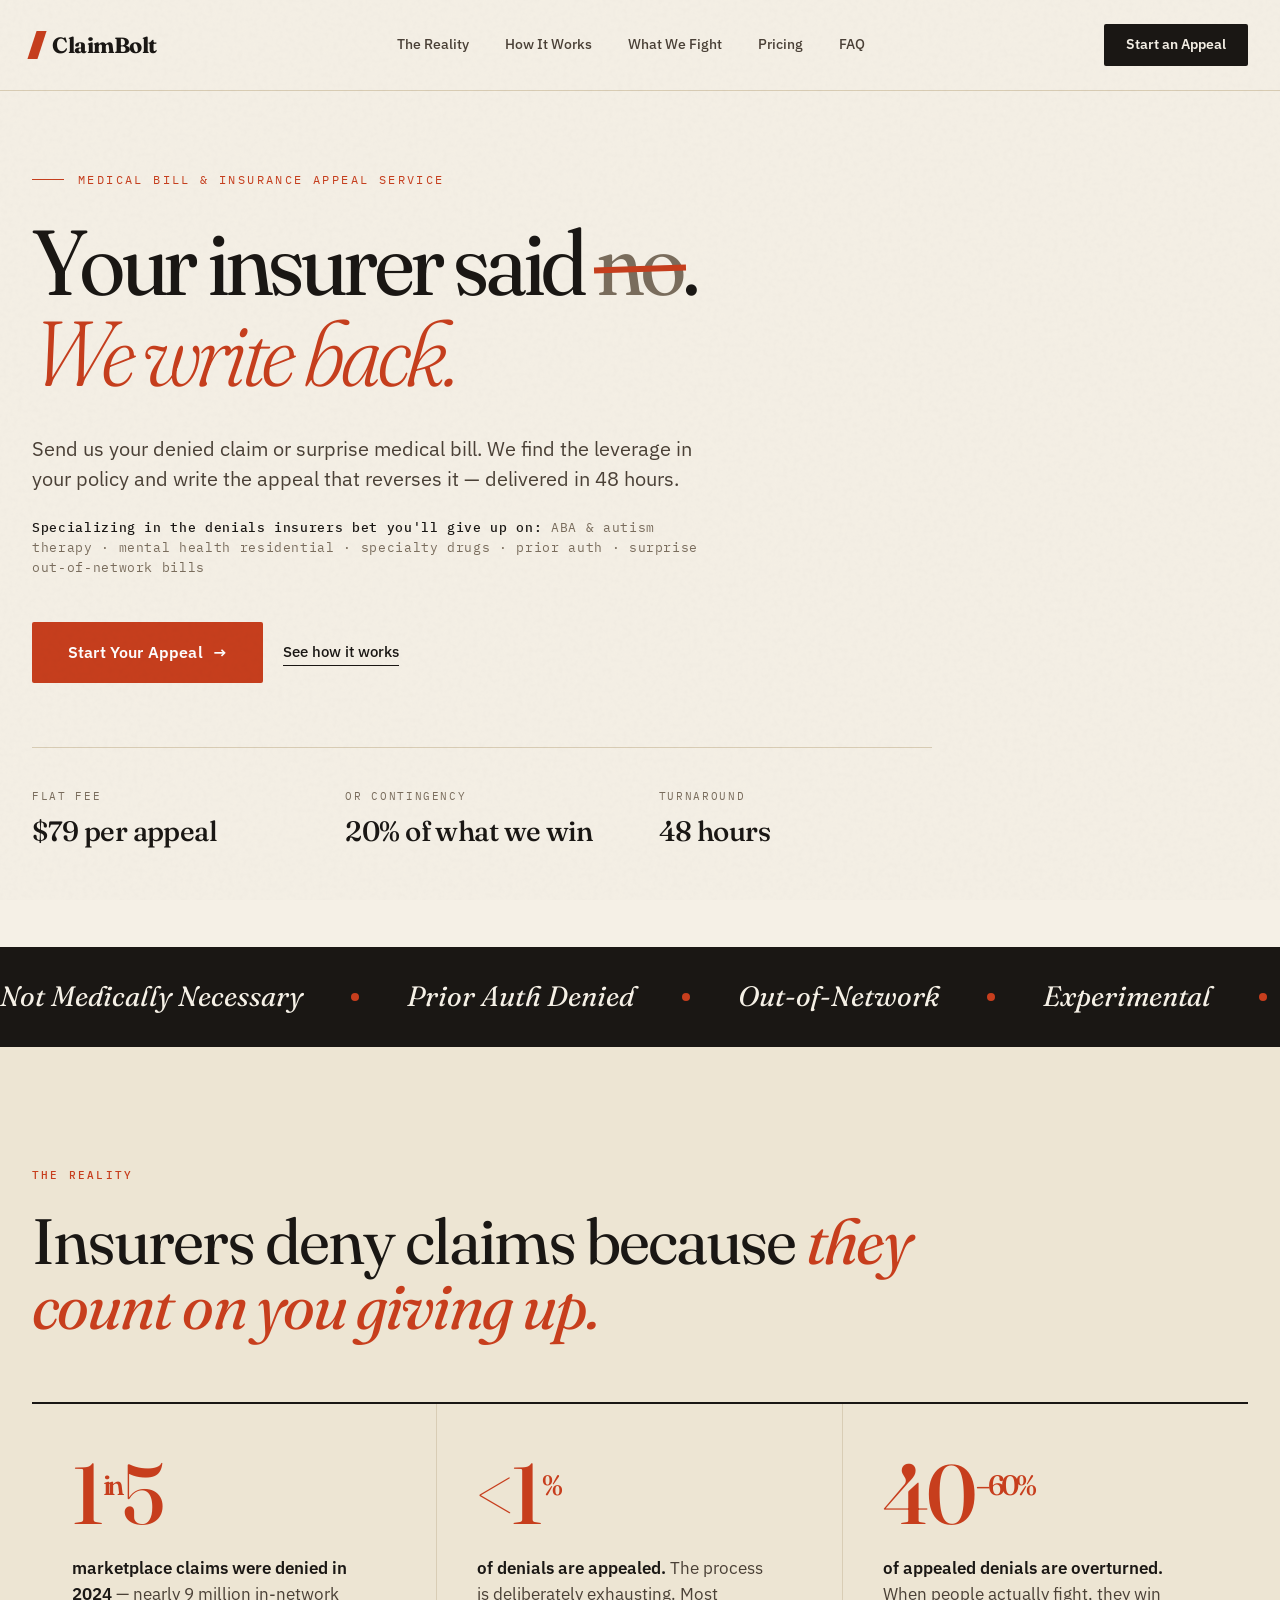
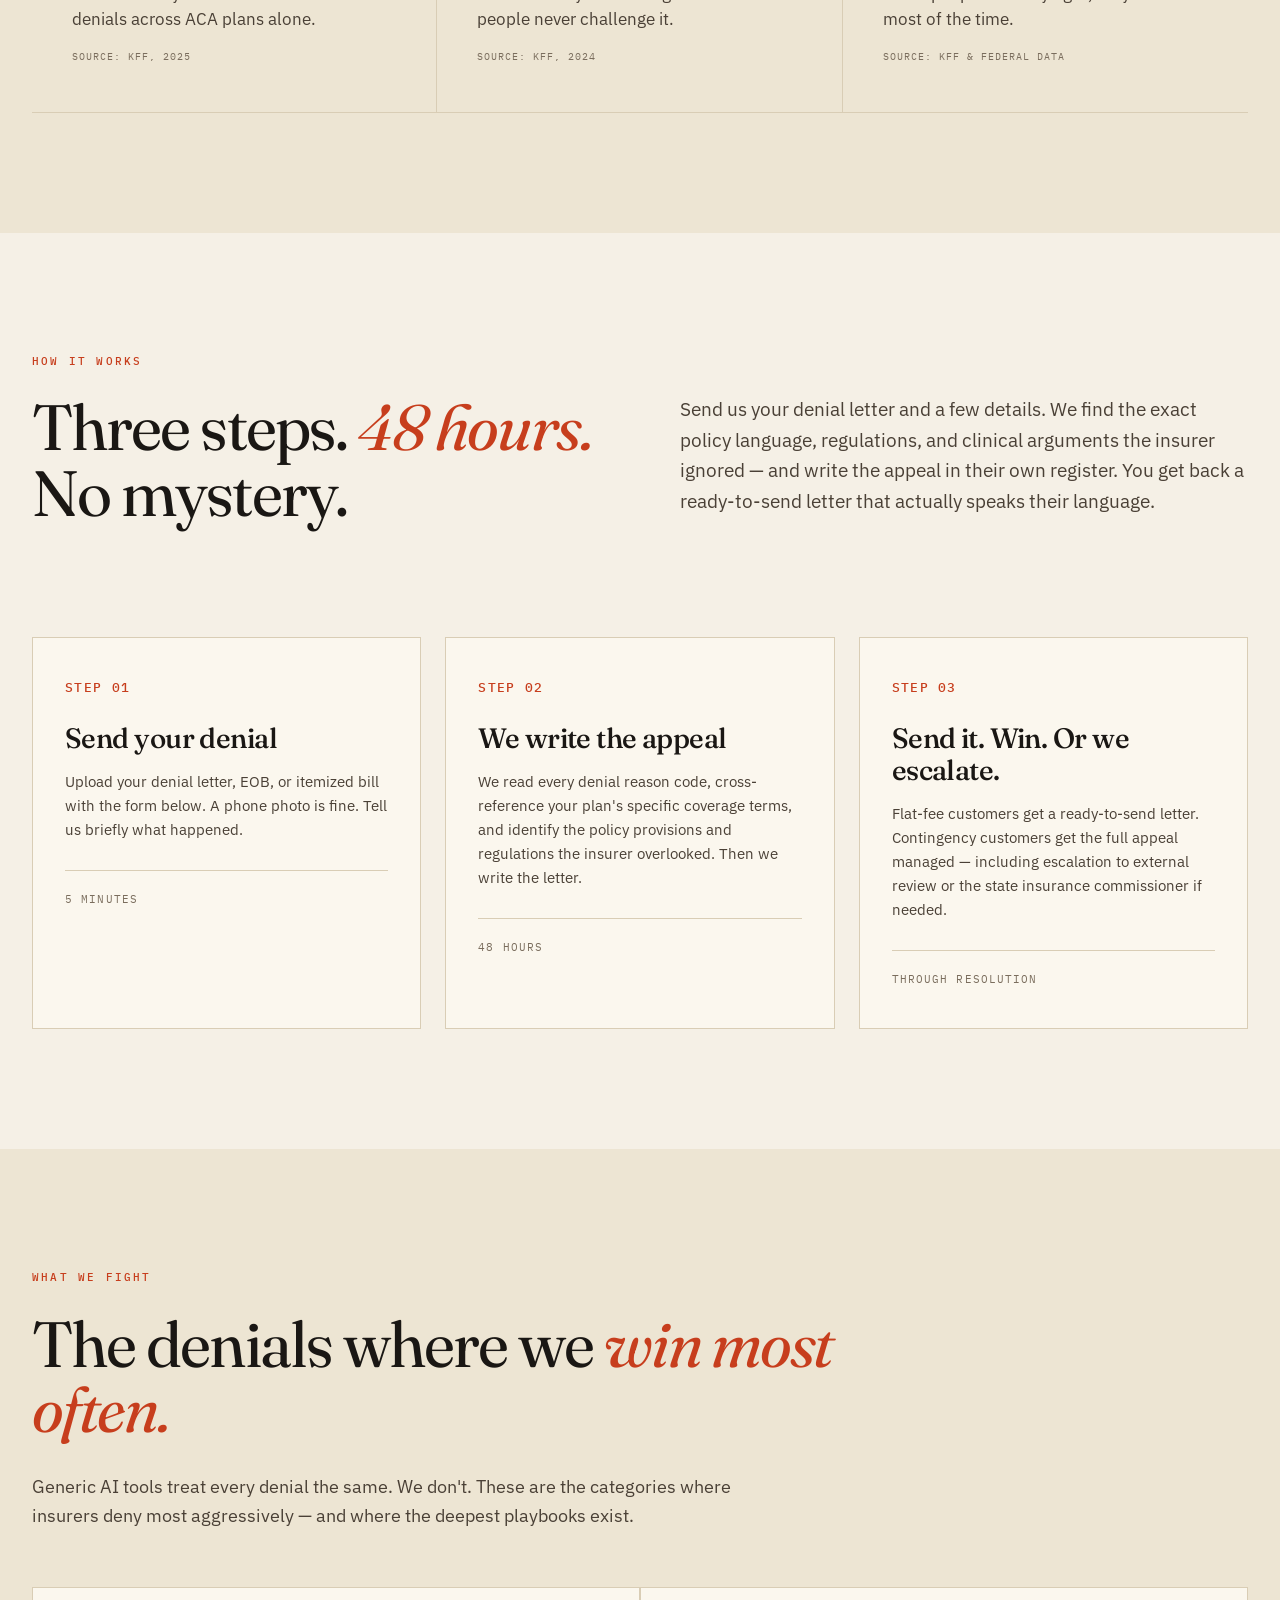
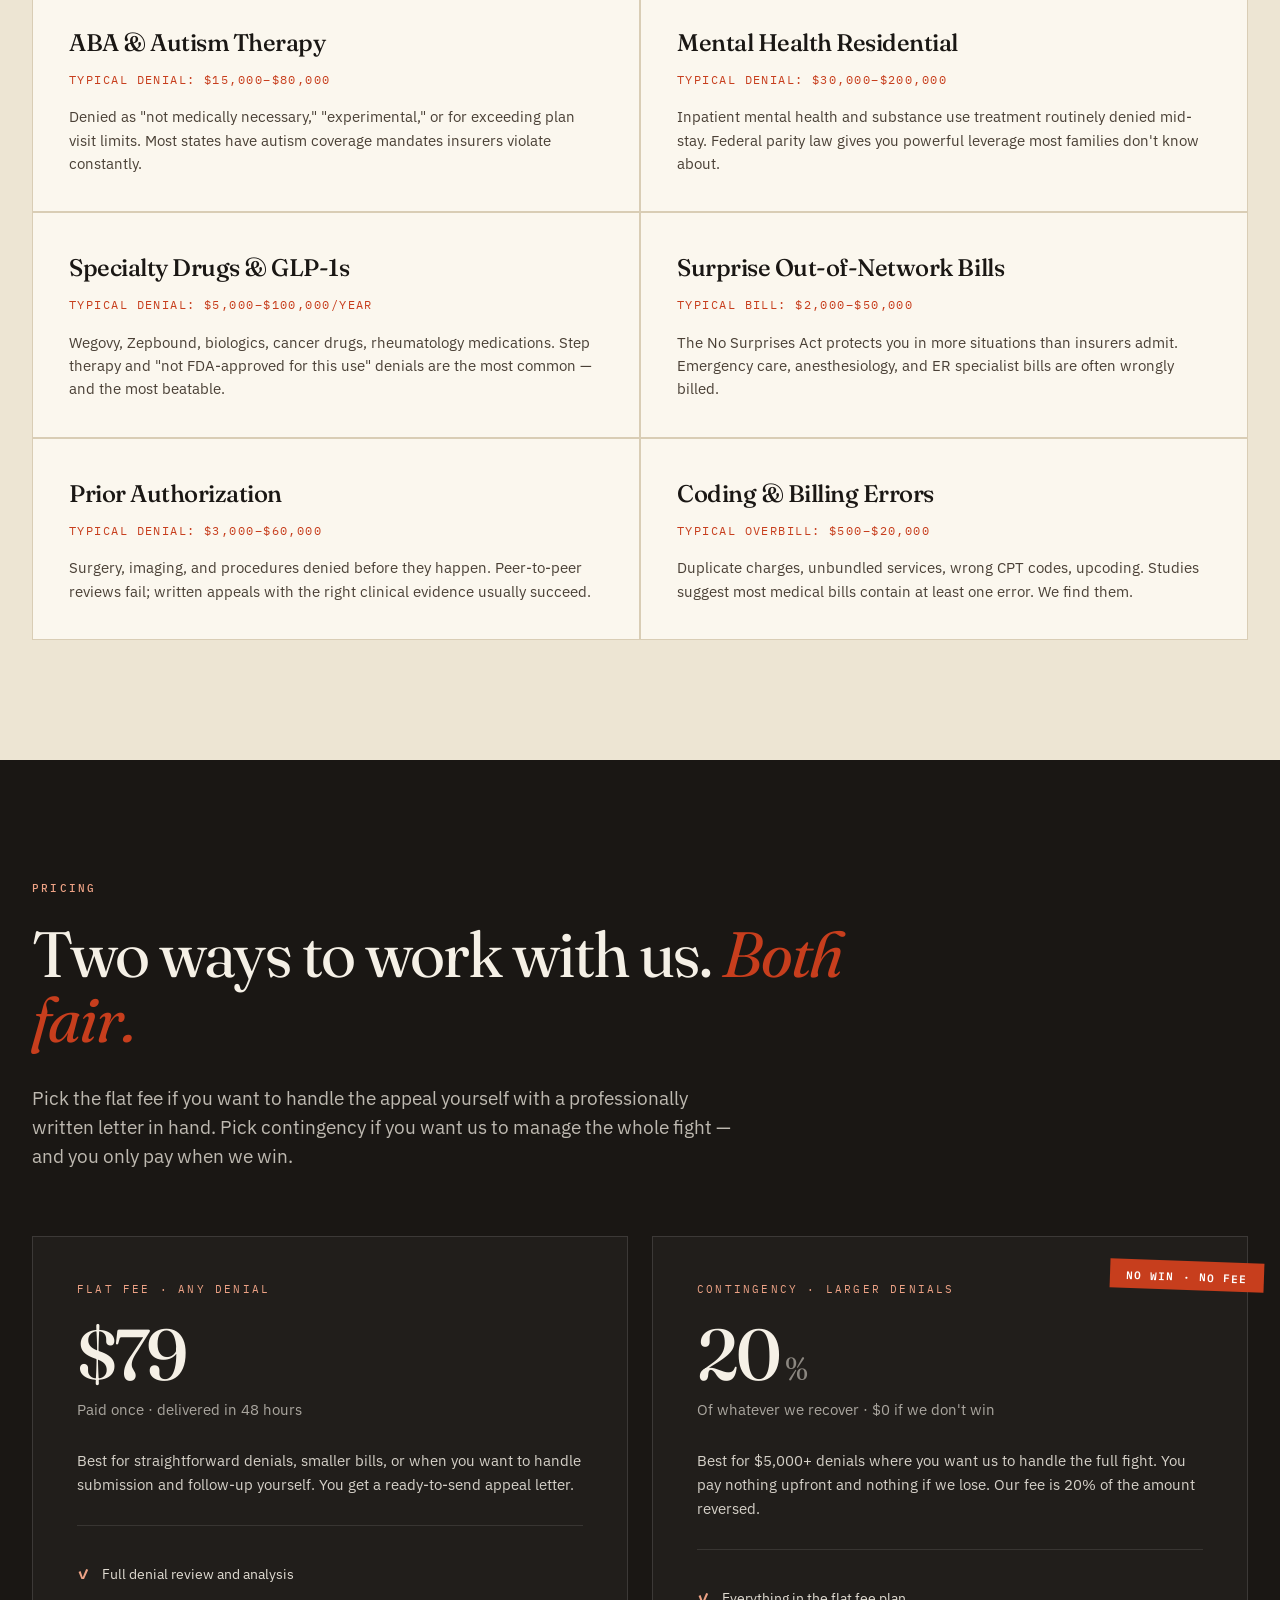
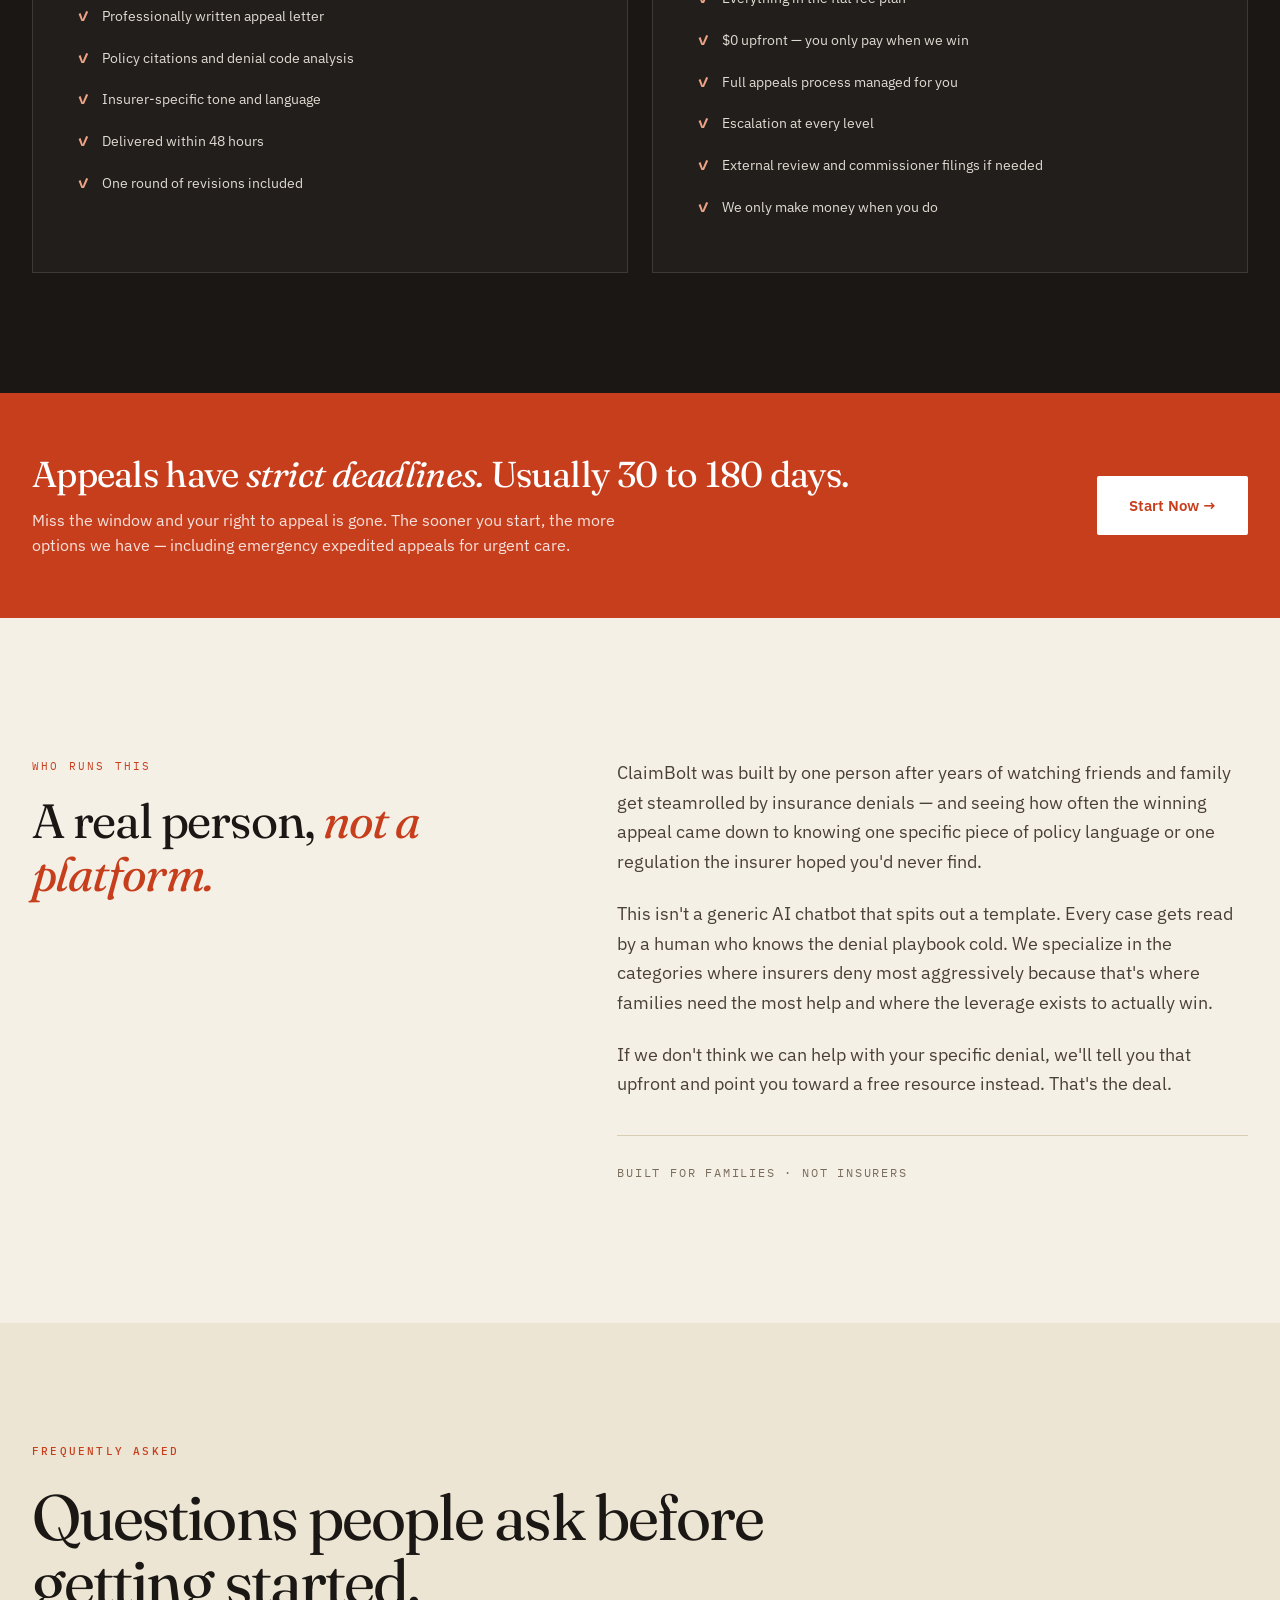
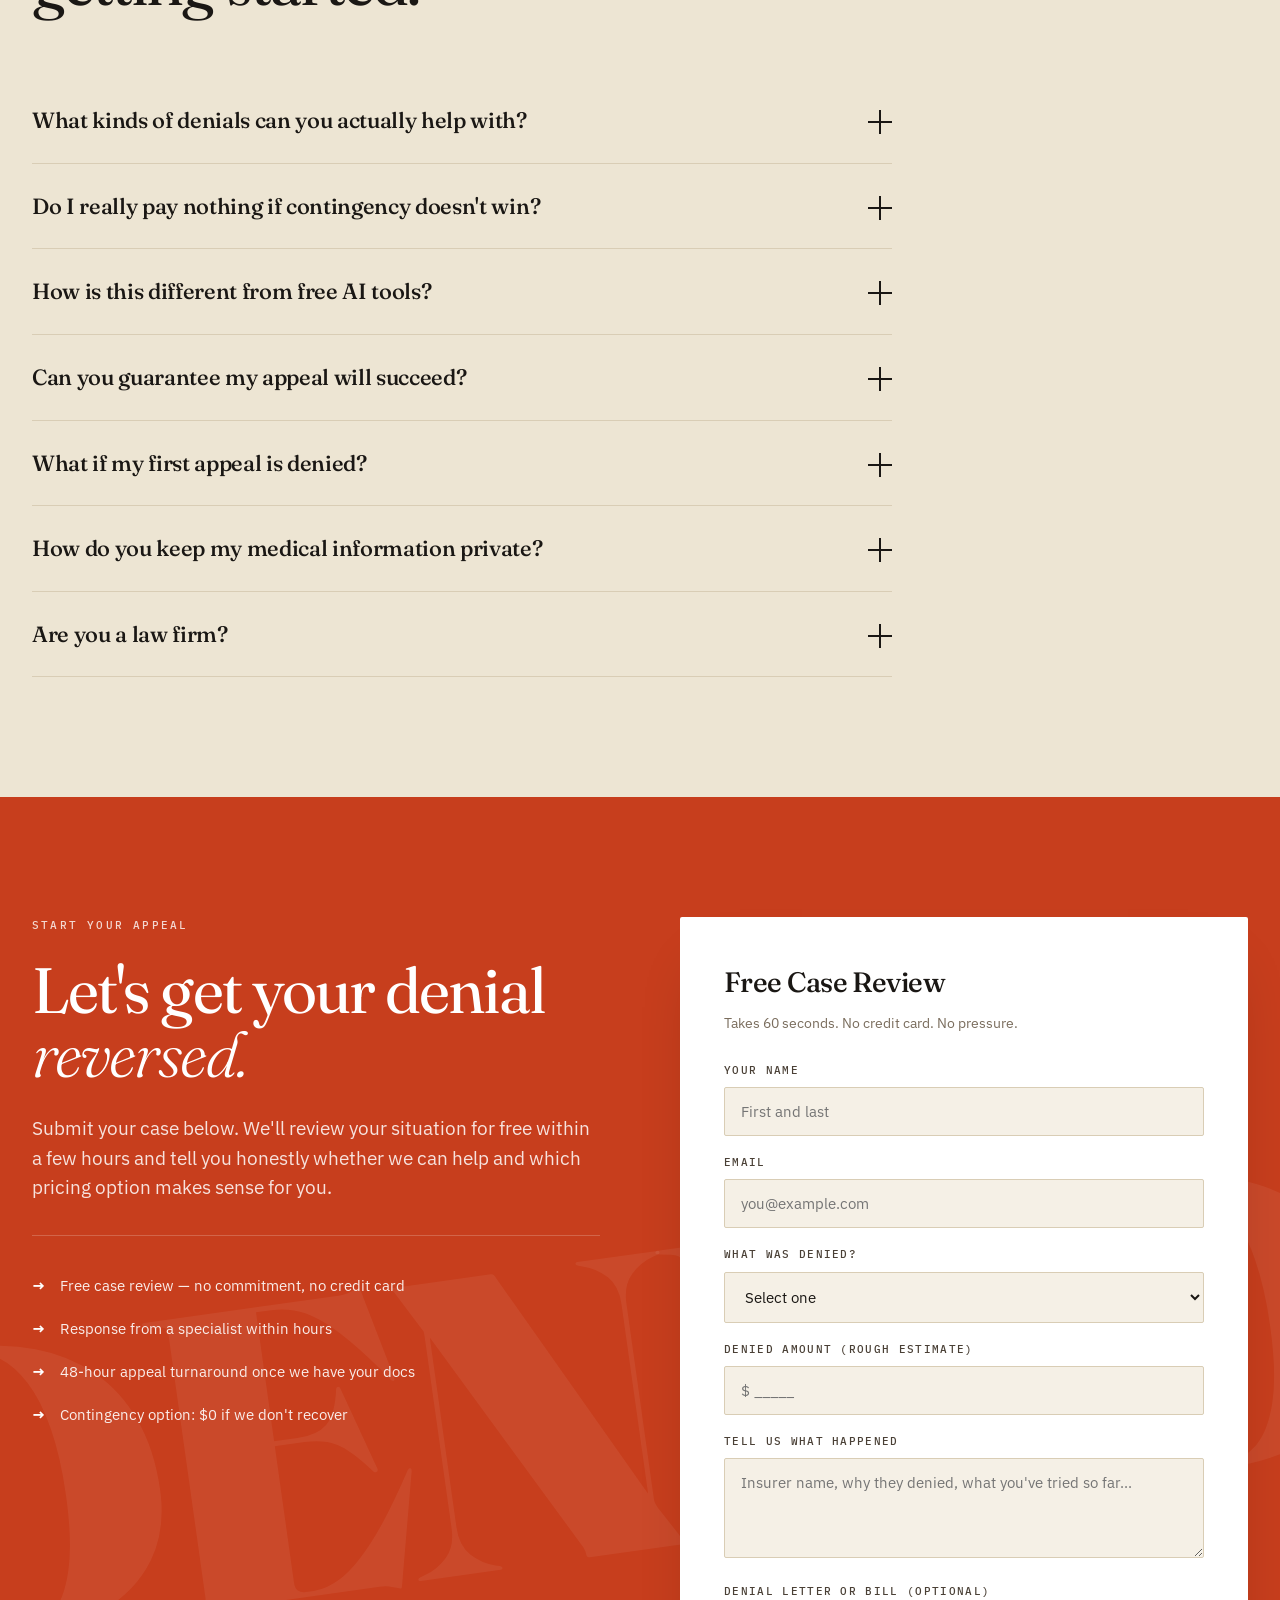
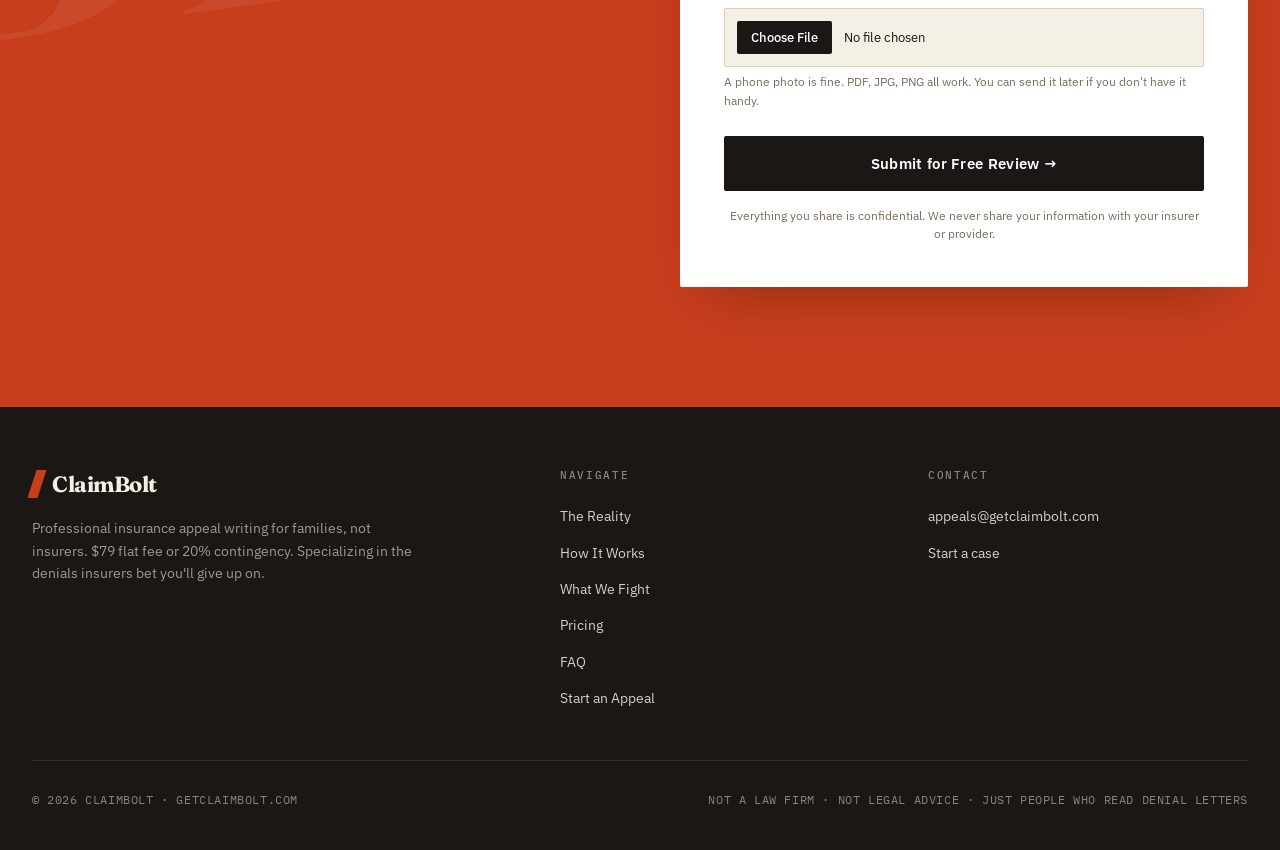
==== commit 9b1f85d4: "Add files via upload" ====
--- a/index.html
+++ b/index.html
@@ -1,535 +1,847 @@
 <!DOCTYPE html>
 <html lang="en">
 <head>
-<meta charset="UTF-8">
-<meta name="viewport" content="width=device-width, initial-scale=1.0">
-<title>ClaimBolt — Your insurer said no. We write back.</title>
-<meta name="description" content="Send us your denied insurance claim or surprise medical bill. We review it and write a professional appeal that gets results — in 48 hours.">
+<meta charset="UTF-8" />
+<meta name="viewport" content="width=device-width, initial-scale=1.0" />
+<title>ClaimBolt — Insurance Denied Your Claim? We Write the Appeal That Reverses It.</title>
+<meta name="description" content="Professional appeal writing for denied insurance claims and surprise medical bills. Specializing in ABA, autism, mental health, specialty drug, and out-of-network denials. $79 flat or 20% contingency — you pay nothing unless we recover." />
 <link rel="preconnect" href="https://fonts.googleapis.com">
-<link href="https://fonts.googleapis.com/css2?family=Instrument+Serif:ital@0;1&family=DM+Sans:opsz,wght@9..40,300;9..40,400;9..40,500&display=swap" rel="stylesheet">
+<link rel="preconnect" href="https://fonts.gstatic.com" crossorigin>
+<link href="https://fonts.googleapis.com/css2?family=Fraunces:ital,opsz,wght@0,9..144,300;0,9..144,400;0,9..144,500;0,9..144,600;0,9..144,700;0,9..144,900;1,9..144,300;1,9..144,400;1,9..144,600;1,9..144,700&family=IBM+Plex+Sans:wght@300;400;500;600;700&family=IBM+Plex+Mono:wght@400;500;600&display=swap" rel="stylesheet">
 <style>
   :root {
-    --ink: #0d0d0d;
-    --paper: #f5f2eb;
-    --cream: #ede9df;
-    --accent: #c8392b;
-    --accent-hover: #a82d22;
-    --muted: #6b6560;
-    --border: rgba(13,13,13,0.12);
-    --border-strong: rgba(13,13,13,0.22);
-  }
-  *, *::before, *::after { box-sizing: border-box; margin: 0; padding: 0; }
+    --paper: #F5F0E6;
+    --paper-deep: #EDE5D3;
+    --ink: #1A1714;
+    --ink-soft: #4A4036;
+    --ink-muted: #7A6D5D;
+    --rule: #D9CDB5;
+    --accent: #C73E1D;
+    --accent-deep: #A0301A;
+    --accent-soft: #EDA285;
+    --ok: #2D5A3D;
+    --card: #FBF7EE;
+  }
+
+  * { box-sizing: border-box; margin: 0; padding: 0; }
   html { scroll-behavior: smooth; }
+
   body {
-    background: var(--paper); color: var(--ink);
-    font-family: 'DM Sans', sans-serif; font-weight: 300;
-    line-height: 1.6; overflow-x: hidden;
+    font-family: 'IBM Plex Sans', sans-serif;
+    background: var(--paper);
+    color: var(--ink);
+    line-height: 1.55;
+    font-size: 17px;
     -webkit-font-smoothing: antialiased;
-  }
-
-  /* ── NAV ── */
+    overflow-x: hidden;
+  }
+
+  body::before {
+    content: '';
+    position: fixed;
+    inset: 0;
+    pointer-events: none;
+    z-index: 100;
+    opacity: 0.35;
+    background-image: url("data:image/svg+xml,%3Csvg viewBox='0 0 200 200' xmlns='http://www.w3.org/2000/svg'%3E%3Cfilter id='noise'%3E%3CfeTurbulence type='fractalNoise' baseFrequency='0.9' numOctaves='2' stitchTiles='stitch'/%3E%3CfeColorMatrix values='0 0 0 0 0.1 0 0 0 0 0.09 0 0 0 0 0.07 0 0 0 0.08 0'/%3E%3C/filter%3E%3Crect width='100%25' height='100%25' filter='url(%23noise)'/%3E%3C/svg%3E");
+    mix-blend-mode: multiply;
+  }
+
+  .container { max-width: 1280px; margin: 0 auto; padding: 0 32px; }
+
+  /* NAV */
   nav {
-    position: fixed; top: 0; left: 0; right: 0; z-index: 200;
-    display: flex; align-items: center; justify-content: space-between;
-    padding: 1.1rem 2.5rem;
-    background: rgba(245,242,235,0.92); backdrop-filter: blur(16px);
-    border-bottom: 0.5px solid var(--border);
-  }
-  .logo { font-family: 'Instrument Serif', serif; font-size: 1.45rem; letter-spacing: -0.01em; color: var(--ink); text-decoration: none; }
-  .logo span { color: var(--accent); }
-  .logo sub { font-family: 'DM Sans', sans-serif; font-size: 0.58rem; font-weight: 400; color: var(--muted); letter-spacing: 0.05em; vertical-align: baseline; margin-left: 3px; }
-  .nav-links { display: flex; align-items: center; }
-  .nav-links a { font-size: 0.83rem; color: var(--muted); text-decoration: none; padding: 0.4rem 1rem; transition: color 0.2s; }
-  .nav-links a:hover { color: var(--ink); }
-  .nav-cta { background: var(--ink) !important; color: var(--paper) !important; padding: 0.5rem 1.25rem !important; border-radius: 2px; font-weight: 500 !important; margin-left: 0.5rem; transition: background 0.2s !important; }
-  .nav-cta:hover { background: var(--accent) !important; }
-
-  /* ── HERO ── */
-  .hero-wrap { max-width: 1140px; margin: 0 auto; padding: 0 2.5rem; }
-  .hero { min-height: 100vh; display: grid; grid-template-columns: 1fr 420px; gap: 4rem; align-items: center; padding: 9rem 0 5rem; }
-
-  .eyebrow { display: inline-flex; align-items: center; gap: 0.6rem; font-size: 0.7rem; font-weight: 500; letter-spacing: 0.16em; text-transform: uppercase; color: var(--accent); margin-bottom: 1.75rem; animation: fadeUp 0.5s ease both; }
-  .eyebrow::before { content: ''; display: block; width: 24px; height: 1px; background: var(--accent); }
-  h1 { font-family: 'Instrument Serif', serif; font-size: clamp(2.8rem, 5.5vw, 5rem); line-height: 1.05; letter-spacing: -0.025em; margin-bottom: 1.5rem; animation: fadeUp 0.6s 0.08s ease both; }
-  h1 em { font-style: italic; color: var(--accent); }
-  .hero-sub { font-size: 1.05rem; color: var(--muted); max-width: 480px; margin-bottom: 2.5rem; line-height: 1.75; animation: fadeUp 0.6s 0.16s ease both; }
-  .hero-actions { display: flex; align-items: center; gap: 1rem; flex-wrap: wrap; animation: fadeUp 0.6s 0.24s ease both; }
-  .btn-primary { display: inline-flex; align-items: center; gap: 0.5rem; background: var(--ink); color: var(--paper); padding: 0.95rem 1.9rem; border: none; border-radius: 2px; font-family: 'DM Sans', sans-serif; font-size: 0.92rem; font-weight: 500; cursor: pointer; text-decoration: none; transition: background 0.2s, transform 0.15s; }
-  .btn-primary:hover { background: var(--accent); transform: translateY(-1px); }
-  .btn-ghost { font-size: 0.85rem; color: var(--muted); text-decoration: none; display: inline-flex; align-items: center; gap: 0.35rem; transition: color 0.2s; }
-  .btn-ghost:hover { color: var(--ink); }
-  .hero-stats { margin-top: 4.5rem; padding-top: 2rem; border-top: 0.5px solid var(--border); display: flex; gap: 2.5rem; flex-wrap: wrap; animation: fadeUp 0.6s 0.32s ease both; }
-  .stat-num { font-family: 'Instrument Serif', serif; font-size: 2.4rem; line-height: 1; color: var(--ink); }
-  .stat-num em { font-style: normal; color: var(--accent); }
-  .stat-label { font-size: 0.74rem; color: var(--muted); text-transform: uppercase; letter-spacing: 0.06em; margin-top: 0.3rem; }
-
-  /* ── INTAKE CARD ── */
-  .intake-card {
-    background: var(--ink); border-radius: 4px; padding: 2.5rem;
-    animation: fadeUp 0.7s 0.2s ease both;
-    position: relative; overflow: hidden;
-  }
-  .intake-card::before {
-    content: ''; position: absolute; top: 0; right: 0;
-    width: 200px; height: 200px; background: var(--accent);
-    opacity: 0.07; border-radius: 50%; transform: translate(40%, -40%);
-  }
-  .card-eyebrow { font-size: 0.68rem; letter-spacing: 0.13em; text-transform: uppercase; color: rgba(245,242,235,0.4); font-weight: 500; margin-bottom: 1.5rem; }
-
-  .field { margin-bottom: 1rem; }
-  .field-label { display: block; font-size: 0.68rem; letter-spacing: 0.08em; text-transform: uppercase; color: rgba(245,242,235,0.38); font-weight: 500; margin-bottom: 0.4rem; }
-  .field-input, .field-textarea {
-    width: 100%; background: rgba(245,242,235,0.07);
-    border: 0.5px solid rgba(245,242,235,0.16); border-radius: 2px;
-    padding: 0.78rem 0.95rem; color: var(--paper);
-    font-family: 'DM Sans', sans-serif; font-size: 0.87rem;
-    outline: none; transition: border-color 0.2s;
-  }
-  .field-input::placeholder, .field-textarea::placeholder { color: rgba(245,242,235,0.22); }
-  .field-input:focus, .field-textarea:focus { border-color: rgba(245,242,235,0.4); }
-  .field-input.err, .field-textarea.err { border-color: rgba(200,57,43,0.75); }
-  .field-textarea { resize: vertical; min-height: 90px; line-height: 1.6; }
-
-  .file-note {
-    background: rgba(245,242,235,0.05);
-    border: 0.5px solid rgba(245,242,235,0.12);
-    border-left: 2px solid var(--accent);
-    border-radius: 2px; padding: 0.75rem 0.9rem;
-    margin-bottom: 1rem;
-  }
-  .file-note p { font-size: 0.78rem; color: rgba(245,242,235,0.5); line-height: 1.6; }
-  .file-note strong { color: rgba(245,242,235,0.75); font-weight: 500; }
-
-  .btn-submit {
-    width: 100%; background: var(--accent); color: var(--paper);
-    border: none; border-radius: 2px; padding: 0.92rem 1.5rem;
-    font-family: 'DM Sans', sans-serif; font-size: 0.9rem; font-weight: 500;
-    cursor: pointer; transition: background 0.2s, transform 0.15s;
-    display: flex; align-items: center; justify-content: center; gap: 0.5rem;
-  }
-  .btn-submit:hover:not(:disabled) { background: var(--accent-hover); transform: translateY(-1px); }
-  .btn-submit:disabled { opacity: 0.45; cursor: not-allowed; transform: none; }
-
-  .trust-line { margin-top: 1rem; font-size: 0.72rem; color: rgba(245,242,235,0.28); line-height: 1.5; }
-
-  /* Success */
-  .success-box { display: none; text-align: center; padding: 1.5rem 0; }
-  .success-box.show { display: block; }
-  .success-emoji { font-size: 2.5rem; margin-bottom: 1rem; }
-  .success-title { font-family: 'Instrument Serif', serif; font-size: 1.5rem; color: var(--paper); margin-bottom: 0.75rem; line-height: 1.2; }
-  .success-steps { text-align: left; margin-top: 1.5rem; }
-  .success-step { display: flex; gap: 0.75rem; align-items: flex-start; padding: 0.65rem 0; border-bottom: 0.5px solid rgba(245,242,235,0.1); }
-  .success-step:first-child { border-top: 0.5px solid rgba(245,242,235,0.1); }
-  .step-num-badge { width: 22px; height: 22px; border-radius: 50%; background: var(--accent); color: var(--paper); font-size: 0.68rem; font-weight: 500; display: flex; align-items: center; justify-content: center; flex-shrink: 0; margin-top: 1px; }
-  .success-step p { font-size: 0.82rem; color: rgba(245,242,235,0.55); line-height: 1.55; }
-  .success-step strong { color: rgba(245,242,235,0.85); font-weight: 500; }
-
-  /* ── TICKER ── */
-  .ticker { background: var(--accent); overflow: hidden; padding: 0.9rem 0; white-space: nowrap; }
-  .ticker-inner { display: inline-flex; gap: 3rem; animation: ticker 28s linear infinite; }
-  .ticker-item { font-size: 0.78rem; font-weight: 500; color: rgba(245,242,235,0.85); letter-spacing: 0.04em; text-transform: uppercase; display: inline-flex; align-items: center; gap: 1rem; }
-  .ticker-item::after { content: '·'; opacity: 0.4; }
-  @keyframes ticker { from { transform: translateX(0); } to { transform: translateX(-50%); } }
-
-  /* ── SECTIONS ── */
-  .section { max-width: 1140px; margin: 0 auto; padding: 6rem 2.5rem; }
-  .sl { display: inline-flex; align-items: center; gap: 0.6rem; font-size: 0.7rem; font-weight: 500; letter-spacing: 0.14em; text-transform: uppercase; color: var(--accent); margin-bottom: 1rem; }
-  .sl::before { content: ''; width: 18px; height: 1px; background: var(--accent); }
-  .h2 { font-family: 'Instrument Serif', serif; font-size: clamp(1.9rem, 3.5vw, 3rem); letter-spacing: -0.02em; line-height: 1.12; }
-
-  /* ── HOW IT WORKS ── */
-  .hiw-bg { background: var(--cream); }
-  .hiw-top { display: grid; grid-template-columns: 1fr 1fr; gap: 5rem; align-items: center; margin-bottom: 4rem; }
-  .hiw-top p { font-size: 0.95rem; color: var(--muted); line-height: 1.8; margin-top: 1rem; }
-  .steps { counter-reset: s; display: flex; flex-direction: column; }
-  .step { counter-increment: s; display: grid; grid-template-columns: 56px 1fr; gap: 1.5rem; padding: 1.75rem 0; border-bottom: 0.5px solid var(--border); align-items: start; }
-  .step:first-child { border-top: 0.5px solid var(--border); }
-  .step-n { font-family: 'Instrument Serif', serif; font-size: 2.5rem; color: var(--border); line-height: 1; font-style: italic; }
-  .step-n::before { content: counter(s, decimal-leading-zero); }
-  .step-b h3 { font-size: 0.95rem; font-weight: 500; margin-bottom: 0.4rem; padding-top: 0.3rem; }
-  .step-b p { font-size: 0.85rem; color: var(--muted); line-height: 1.7; }
-
-  /* ── PRICING ── */
-  .price-grid { display: grid; grid-template-columns: 1fr 1fr; gap: 1px; border: 0.5px solid var(--border); margin-top: 3rem; }
-  .pc { padding: 2.5rem 2.25rem; background: var(--paper); }
-  .pc.dk { background: var(--ink); color: var(--paper); }
-  .ptag { font-size: 0.68rem; letter-spacing: 0.12em; text-transform: uppercase; font-weight: 500; color: var(--muted); margin-bottom: 2rem; }
-  .dk .ptag { color: rgba(245,242,235,0.4); }
-  .pamt { font-family: 'Instrument Serif', serif; font-size: 3.8rem; line-height: 1; margin-bottom: 0.4rem; }
-  .pdesc { font-size: 0.83rem; color: var(--muted); margin-bottom: 2.25rem; line-height: 1.6; }
-  .dk .pdesc { color: rgba(245,242,235,0.5); }
-  .plist { list-style: none; }
-  .plist li { font-size: 0.86rem; padding: 0.65rem 0; border-bottom: 0.5px solid var(--border); display: flex; align-items: flex-start; gap: 0.75rem; line-height: 1.5; }
-  .dk .plist li { border-color: rgba(245,242,235,0.1); }
-  .plist li::before { content: '→'; color: var(--accent); font-size: 0.72rem; flex-shrink: 0; padding-top: 2px; }
-  .dk .plist li::before { color: #e8a09a; }
-  .pbtn { display: inline-block; margin-top: 2rem; padding: 0.85rem 1.75rem; font-family: 'DM Sans', sans-serif; font-size: 0.87rem; font-weight: 500; border: 0.5px solid var(--border-strong); color: var(--ink); text-decoration: none; border-radius: 2px; transition: all 0.2s; }
-  .pbtn:hover { background: var(--ink); color: var(--paper); border-color: var(--ink); }
-  .dk .pbtn { border-color: rgba(245,242,235,0.25); color: var(--paper); }
-  .dk .pbtn:hover { background: var(--accent); border-color: var(--accent); }
-
-  /* ── WHY ── */
-  .why-grid { display: grid; grid-template-columns: repeat(2,1fr); gap: 1px; border: 0.5px solid var(--border); margin-top: 3rem; }
-  .wc { background: var(--paper); padding: 2rem 1.75rem; }
-  .wi { font-size: 1.4rem; margin-bottom: 1rem; }
-  .wc h3 { font-size: 0.95rem; font-weight: 500; margin-bottom: 0.5rem; }
-  .wc p { font-size: 0.85rem; color: var(--muted); line-height: 1.75; }
-
-  /* ── TESTIMONIALS ── */
-  .tb { background: var(--ink); }
-  .tw { max-width: 1140px; margin: 0 auto; padding: 6rem 2.5rem; }
-  .tw .sl { color: rgba(245,242,235,0.4); }
-  .tw .sl::before { background: rgba(245,242,235,0.4); }
-  .tg { display: grid; grid-template-columns: repeat(3,1fr); gap: 1px; margin-top: 3rem; }
-  .tc { padding: 2rem 1.75rem; border: 0.5px solid rgba(245,242,235,0.1); }
-  .stars { color: var(--accent); font-size: 0.8rem; letter-spacing: 0.1em; margin-bottom: 1rem; }
-  .quote { font-family: 'Instrument Serif', serif; font-size: 1.1rem; color: var(--paper); line-height: 1.55; font-style: italic; margin-bottom: 1.5rem; }
-  .rev { font-size: 0.78rem; color: rgba(245,242,235,0.4); }
-  .rev strong { color: rgba(245,242,235,0.7); font-weight: 500; }
-  .rec { display: inline-block; margin-top: 0.75rem; background: rgba(200,57,43,0.2); color: #e8a09a; font-size: 0.75rem; font-weight: 500; padding: 0.3rem 0.75rem; border-radius: 2px; letter-spacing: 0.05em; }
-
-  /* ── CTA ── */
-  .cta { background: var(--accent); padding: 6rem 2.5rem; text-align: center; }
-  .cta h2 { font-family: 'Instrument Serif', serif; font-size: clamp(2.2rem, 4.5vw, 4rem); color: var(--paper); line-height: 1.08; letter-spacing: -0.025em; max-width: 640px; margin: 0 auto 1.25rem; }
-  .cta h2 em { font-style: italic; opacity: 0.65; }
-  .cta p { color: rgba(245,242,235,0.7); font-size: 1rem; margin-bottom: 2.5rem; }
-  .btn-lt { display: inline-block; background: var(--paper); color: var(--ink); padding: 1.05rem 2.5rem; border: none; border-radius: 2px; font-family: 'DM Sans', sans-serif; font-size: 0.95rem; font-weight: 500; text-decoration: none; transition: transform 0.15s, box-shadow 0.15s; }
-  .btn-lt:hover { transform: translateY(-2px); box-shadow: 0 8px 24px rgba(0,0,0,0.2); }
-  .cta-note { margin-top: 1.25rem; font-size: 0.75rem; color: rgba(245,242,235,0.45); }
-
-  /* ── FAQ ── */
-  .faq-wrap { max-width: 720px; }
-  .faq-list { margin-top: 3rem; border-top: 0.5px solid var(--border); }
-  .faq-item { border-bottom: 0.5px solid var(--border); }
-  .faq-btn { width: 100%; background: none; border: none; display: flex; justify-content: space-between; align-items: center; padding: 1.4rem 0; cursor: pointer; text-align: left; gap: 1rem; }
-  .faq-q { font-size: 0.95rem; font-weight: 500; color: var(--ink); line-height: 1.4; }
-  .faq-tog { width: 26px; height: 26px; flex-shrink: 0; border: 0.5px solid var(--border); border-radius: 50%; display: flex; align-items: center; justify-content: center; font-size: 1rem; color: var(--muted); transition: all 0.2s; }
-  .faq-item.open .faq-tog { background: var(--ink); color: var(--paper); border-color: var(--ink); }
-  .faq-ans { font-size: 0.87rem; color: var(--muted); line-height: 1.8; max-height: 0; overflow: hidden; transition: max-height 0.35s ease, padding 0.3s; }
-  .faq-item.open .faq-ans { max-height: 300px; padding-bottom: 1.4rem; }
-
-  /* ── FOOTER ── */
-  footer { background: var(--ink); border-top: 0.5px solid rgba(245,242,235,0.08); }
-  .fi { max-width: 1140px; margin: 0 auto; padding: 3.5rem 2.5rem; display: grid; grid-template-columns: 1fr 1fr 1fr; gap: 3rem; align-items: start; }
-  .fl { font-family: 'Instrument Serif', serif; font-size: 1.4rem; color: var(--paper); display: block; margin-bottom: 0.75rem; }
-  .fl span { color: #e8a09a; }
-  .ft { font-size: 0.82rem; color: rgba(245,242,235,0.4); line-height: 1.6; }
-  .fc h4 { font-size: 0.7rem; font-weight: 500; letter-spacing: 0.12em; text-transform: uppercase; color: rgba(245,242,235,0.3); margin-bottom: 1.25rem; }
-  .fc a { display: block; font-size: 0.83rem; color: rgba(245,242,235,0.55); text-decoration: none; margin-bottom: 0.6rem; transition: color 0.2s; }
-  .fc a:hover { color: var(--paper); }
-  .fb { max-width: 1140px; margin: 0 auto; padding: 1.5rem 2.5rem; border-top: 0.5px solid rgba(245,242,235,0.08); display: flex; justify-content: space-between; align-items: center; flex-wrap: wrap; gap: 0.75rem; }
-  .fb p { font-size: 0.74rem; color: rgba(245,242,235,0.25); }
-
-  @keyframes fadeUp { from { opacity: 0; transform: translateY(18px); } to { opacity: 1; transform: translateY(0); } }
-
+    padding: 24px 0;
+    border-bottom: 1px solid var(--rule);
+    position: sticky; top: 0;
+    background: rgba(245, 240, 230, 0.92);
+    backdrop-filter: blur(10px);
+    z-index: 50;
+  }
+  .nav-inner { display: flex; align-items: center; justify-content: space-between; }
+  .logo {
+    font-family: 'Fraunces', serif; font-weight: 700;
+    font-size: 22px; letter-spacing: -0.02em;
+    display: flex; align-items: center; gap: 10px;
+    text-decoration: none; color: var(--ink);
+  }
+  .logo-mark { width: 10px; height: 28px; background: var(--accent); transform: skewX(-18deg); display: inline-block; }
+  .nav-links { display: flex; gap: 36px; font-size: 14px; font-weight: 500; }
+  .nav-links a { color: var(--ink-soft); text-decoration: none; transition: color .2s; }
+  .nav-links a:hover { color: var(--accent); }
+  .nav-cta {
+    background: var(--ink); color: var(--paper);
+    padding: 10px 22px; font-size: 14px; font-weight: 600;
+    text-decoration: none; border-radius: 2px; transition: background .2s;
+  }
+  .nav-cta:hover { background: var(--accent); }
+  @media (max-width: 820px) { .nav-links { display: none; } }
+
+  /* HERO */
+  .hero { padding: 80px 0 100px; position: relative; }
+  .eyebrow {
+    font-family: 'IBM Plex Mono', monospace;
+    font-size: 12px; letter-spacing: 0.2em;
+    text-transform: uppercase; color: var(--accent);
+    margin-bottom: 28px; display: flex; align-items: center; gap: 14px;
+  }
+  .eyebrow::before { content: ''; width: 32px; height: 1px; background: var(--accent); }
+  h1.hero-title {
+    font-family: 'Fraunces', serif; font-weight: 400;
+    font-size: clamp(44px, 7.2vw, 96px);
+    line-height: 0.98; letter-spacing: -0.035em;
+    max-width: 1100px; margin-bottom: 36px;
+    font-variation-settings: "opsz" 144, "SOFT" 50;
+  }
+  h1.hero-title em { font-style: italic; font-weight: 300; color: var(--accent); }
+  h1.hero-title .strike { position: relative; display: inline-block; color: var(--ink-muted); }
+  h1.hero-title .strike::after {
+    content: ''; position: absolute;
+    left: -4%; right: -4%; top: 54%; height: 6px;
+    background: var(--accent); transform: rotate(-2deg);
+  }
+  .hero-sub { max-width: 680px; font-size: 20px; color: var(--ink-soft); line-height: 1.5; margin-bottom: 24px; }
+  .hero-specialties {
+    font-family: 'IBM Plex Mono', monospace;
+    font-size: 13px; color: var(--ink-muted);
+    letter-spacing: 0.05em; margin-bottom: 44px; max-width: 680px;
+  }
+  .hero-specialties strong { color: var(--ink); font-weight: 500; }
+  .hero-actions { display: flex; gap: 20px; align-items: center; flex-wrap: wrap; margin-bottom: 64px; }
+  .btn-primary {
+    background: var(--accent); color: white;
+    padding: 18px 36px; font-size: 16px; font-weight: 600;
+    text-decoration: none; border-radius: 2px;
+    transition: all .2s; display: inline-flex; align-items: center; gap: 10px;
+    letter-spacing: 0.01em; border: none; cursor: pointer; font-family: inherit;
+  }
+  .btn-primary:hover { background: var(--accent-deep); transform: translateY(-1px); }
+  .btn-primary::after { content: '→'; transition: transform .2s; }
+  .btn-primary:hover::after { transform: translateX(4px); }
+  .btn-ghost {
+    color: var(--ink); font-size: 15px; font-weight: 500;
+    text-decoration: none; border-bottom: 1px solid var(--ink);
+    padding-bottom: 2px; transition: color .2s;
+  }
+  .btn-ghost:hover { color: var(--accent); border-color: var(--accent); }
+  .hero-footer {
+    display: grid; grid-template-columns: repeat(3, 1fr);
+    gap: 40px; padding-top: 40px;
+    border-top: 1px solid var(--rule); max-width: 900px;
+  }
+  .hero-stat-label {
+    font-family: 'IBM Plex Mono', monospace;
+    font-size: 11px; letter-spacing: 0.15em;
+    text-transform: uppercase; color: var(--ink-muted); margin-bottom: 10px;
+  }
+  .hero-stat-value { font-family: 'Fraunces', serif; font-size: 28px; font-weight: 500; letter-spacing: -0.02em; line-height: 1.15; }
+  @media (max-width: 720px) {
+    .hero-footer { grid-template-columns: 1fr; gap: 28px; }
+    .hero { padding: 56px 0 80px; }
+  }
+
+  /* MARQUEE */
+  .marquee-section { background: var(--ink); color: var(--paper); padding: 28px 0; overflow: hidden; }
+  .marquee {
+    display: flex; gap: 48px; white-space: nowrap;
+    animation: scroll 50s linear infinite;
+    font-family: 'Fraunces', serif; font-size: 28px; font-style: italic;
+  }
+  .marquee span { display: inline-flex; align-items: center; gap: 48px; }
+  .marquee .dot { display: inline-block; width: 8px; height: 8px; background: var(--accent); border-radius: 50%; }
+  @keyframes scroll { from { transform: translateX(0); } to { transform: translateX(-50%); } }
+
+  /* SECTIONS */
+  section.content { padding: 120px 0; position: relative; }
+  .section-label {
+    font-family: 'IBM Plex Mono', monospace;
+    font-size: 11px; letter-spacing: 0.2em;
+    text-transform: uppercase; color: var(--accent);
+    margin-bottom: 24px; font-weight: 500;
+  }
+  h2.section-title {
+    font-family: 'Fraunces', serif; font-weight: 400;
+    font-size: clamp(36px, 5vw, 64px);
+    line-height: 1.02; letter-spacing: -0.03em;
+    margin-bottom: 32px; max-width: 900px;
+  }
+  h2.section-title em { font-style: italic; color: var(--accent); font-weight: 400; }
+
+  /* REALITY */
+  .reality { background: var(--paper-deep); }
+  .reality-grid {
+    display: grid; grid-template-columns: 1fr 1fr 1fr;
+    gap: 0; margin-top: 64px; border-top: 2px solid var(--ink);
+  }
+  .reality-cell {
+    padding: 48px 40px;
+    border-right: 1px solid var(--rule); border-bottom: 1px solid var(--rule);
+  }
+  .reality-cell:last-child { border-right: none; }
+  .reality-num {
+    font-family: 'Fraunces', serif; font-size: 84px; font-weight: 500;
+    line-height: 1; letter-spacing: -0.04em; color: var(--accent); margin-bottom: 20px;
+  }
+  .reality-num sup { font-size: 28px; vertical-align: super; margin-left: 2px; }
+  .reality-text { font-size: 17px; color: var(--ink-soft); line-height: 1.5; max-width: 290px; }
+  .reality-text strong { color: var(--ink); font-weight: 600; }
+  .reality-source {
+    margin-top: 16px; font-family: 'IBM Plex Mono', monospace;
+    font-size: 10px; letter-spacing: 0.1em;
+    text-transform: uppercase; color: var(--ink-muted);
+  }
   @media (max-width: 900px) {
-    nav { padding: 1rem 1.5rem; }
-    .nav-links a:not(.nav-cta) { display: none; }
-    .hero { grid-template-columns: 1fr; padding: 8rem 0 4rem; gap: 3rem; }
-    .hiw-top, .price-grid, .why-grid, .tg, .fi { grid-template-columns: 1fr; }
-    .section { padding: 4rem 1.5rem; }
-    .hero-wrap { padding: 0 1.5rem; }
-    .fb { flex-direction: column; text-align: center; }
-  }
+    .reality-grid { grid-template-columns: 1fr; }
+    .reality-cell { border-right: none; padding: 36px 24px; }
+    .reality-num { font-size: 64px; }
+  }
+
+  /* HOW */
+  .how-intro { display: grid; grid-template-columns: 1fr 1fr; gap: 80px; align-items: start; margin-bottom: 80px; }
+  .how-intro p { font-size: 19px; color: var(--ink-soft); line-height: 1.6; }
+  @media (max-width: 900px) { .how-intro { grid-template-columns: 1fr; gap: 24px; } }
+
+  .steps { display: grid; grid-template-columns: repeat(3, 1fr); gap: 24px; }
+  .step {
+    background: var(--card); padding: 40px 32px;
+    border: 1px solid var(--rule); position: relative;
+    transition: transform .3s, box-shadow .3s;
+  }
+  .step:hover { transform: translateY(-4px); box-shadow: 0 20px 40px -20px rgba(26, 23, 20, 0.2); }
+  .step-num { font-family: 'IBM Plex Mono', monospace; font-size: 13px; color: var(--accent); margin-bottom: 24px; letter-spacing: 0.1em; font-weight: 500; }
+  .step h3 { font-family: 'Fraunces', serif; font-weight: 500; font-size: 28px; letter-spacing: -0.02em; line-height: 1.15; margin-bottom: 16px; }
+  .step p { color: var(--ink-soft); font-size: 15px; line-height: 1.6; }
+  .step-time {
+    margin-top: 28px; padding-top: 20px;
+    border-top: 1px solid var(--rule);
+    font-family: 'IBM Plex Mono', monospace;
+    font-size: 11px; color: var(--ink-muted);
+    letter-spacing: 0.1em; text-transform: uppercase;
+  }
+  @media (max-width: 900px) { .steps { grid-template-columns: 1fr; } }
+
+  /* SPECIALTIES */
+  .specs { background: var(--paper-deep); }
+  .specs-grid {
+    display: grid; grid-template-columns: repeat(2, 1fr);
+    gap: 2px; margin-top: 56px;
+    background: var(--rule); border: 1px solid var(--rule);
+  }
+  .spec-card { background: var(--card); padding: 36px; transition: background .2s; }
+  .spec-card:hover { background: white; }
+  .spec-name { font-family: 'Fraunces', serif; font-weight: 500; font-size: 24px; letter-spacing: -0.02em; margin-bottom: 10px; }
+  .spec-range {
+    font-family: 'IBM Plex Mono', monospace;
+    font-size: 12px; letter-spacing: 0.12em;
+    text-transform: uppercase; color: var(--accent); margin-bottom: 16px;
+  }
+  .spec-desc { font-size: 15px; color: var(--ink-soft); line-height: 1.55; }
+  @media (max-width: 720px) { .specs-grid { grid-template-columns: 1fr; } }
+
+  /* PRICING */
+  .pricing { background: var(--ink); color: var(--paper); }
+  .pricing h2 { color: var(--paper); }
+  .pricing .section-label { color: var(--accent-soft); }
+  .pricing-intro { max-width: 720px; font-size: 19px; color: rgba(245, 240, 230, 0.75); margin-bottom: 64px; line-height: 1.55; }
+  .pricing-grid { display: grid; grid-template-columns: 1fr 1fr; gap: 24px; }
+  .p-card {
+    background: rgba(255, 255, 255, 0.03);
+    border: 1px solid rgba(255, 255, 255, 0.12);
+    padding: 44px; position: relative;
+    transition: border-color .2s, background .2s;
+  }
+  .p-card:hover { border-color: var(--accent-soft); background: rgba(255, 255, 255, 0.05); }
+  .p-card.featured::before {
+    content: 'NO WIN · NO FEE'; position: absolute;
+    top: 24px; right: -16px;
+    background: var(--accent); color: white;
+    padding: 6px 16px;
+    font-family: 'IBM Plex Mono', monospace;
+    font-size: 11px; font-weight: 600;
+    letter-spacing: 0.1em; transform: rotate(2deg);
+  }
+  .p-label {
+    font-family: 'IBM Plex Mono', monospace;
+    font-size: 11px; letter-spacing: 0.2em;
+    text-transform: uppercase; color: var(--accent-soft); margin-bottom: 20px;
+  }
+  .p-price {
+    font-family: 'Fraunces', serif; font-size: 72px; font-weight: 500;
+    letter-spacing: -0.04em; line-height: 1; color: var(--paper); margin-bottom: 8px;
+  }
+  .p-price .unit { font-size: 32px; color: rgba(245, 240, 230, 0.5); margin-left: 6px; font-weight: 400; }
+  .p-tag { font-size: 15px; color: rgba(245, 240, 230, 0.65); margin-bottom: 28px; }
+  .p-desc {
+    font-size: 15px; color: rgba(245, 240, 230, 0.85);
+    line-height: 1.6; margin-bottom: 28px; padding-bottom: 28px;
+    border-bottom: 1px solid rgba(255,255,255,0.1);
+  }
+  .p-features { list-style: none; }
+  .p-features li { padding: 10px 0; font-size: 14px; display: flex; gap: 12px; color: rgba(245, 240, 230, 0.9); }
+  .p-features li::before { content: '✓'; color: var(--accent-soft); font-weight: 700; flex-shrink: 0; }
+  @media (max-width: 820px) {
+    .pricing-grid { grid-template-columns: 1fr; }
+    .p-card { padding: 32px 28px; }
+    .p-price { font-size: 56px; }
+  }
+
+  /* ABOUT */
+  .about { padding: 140px 0; }
+  .about-grid { display: grid; grid-template-columns: 1fr 1.3fr; gap: 100px; align-items: start; }
+  .about-label {
+    font-family: 'IBM Plex Mono', monospace;
+    font-size: 11px; letter-spacing: 0.2em;
+    text-transform: uppercase; color: var(--accent); margin-bottom: 20px;
+  }
+  .about h2 {
+    font-family: 'Fraunces', serif; font-weight: 400;
+    font-size: clamp(32px, 4vw, 48px);
+    line-height: 1.1; letter-spacing: -0.025em;
+  }
+  .about h2 em { font-style: italic; color: var(--accent); }
+  .about-body p { font-size: 18px; color: var(--ink-soft); line-height: 1.65; margin-bottom: 22px; }
+  .about-body p:last-child { margin-bottom: 0; }
+  .about-sig {
+    margin-top: 36px; padding-top: 28px;
+    border-top: 1px solid var(--rule);
+    font-family: 'IBM Plex Mono', monospace;
+    font-size: 12px; letter-spacing: 0.15em;
+    text-transform: uppercase; color: var(--ink-muted);
+  }
+  @media (max-width: 900px) {
+    .about-grid { grid-template-columns: 1fr; gap: 32px; }
+    .about { padding: 80px 0; }
+  }
+
+  /* DEADLINE */
+  .deadline { background: var(--accent); color: white; padding: 60px 0; }
+  .deadline-grid { display: grid; grid-template-columns: 1fr auto; gap: 40px; align-items: center; }
+  .deadline h3 {
+    font-family: 'Fraunces', serif; font-weight: 400;
+    font-size: clamp(26px, 3vw, 36px);
+    line-height: 1.2; letter-spacing: -0.02em;
+  }
+  .deadline h3 em { font-style: italic; }
+  .deadline p { margin-top: 12px; font-size: 16px; color: rgba(255, 255, 255, 0.85); max-width: 600px; }
+  .deadline-cta {
+    background: white; color: var(--accent);
+    padding: 18px 32px; font-weight: 600;
+    text-decoration: none; border-radius: 2px;
+    font-size: 15px; white-space: nowrap; transition: transform .2s;
+  }
+  .deadline-cta:hover { transform: translateY(-2px); }
+  @media (max-width: 720px) { .deadline-grid { grid-template-columns: 1fr; gap: 24px; } }
+
+  /* FAQ */
+  .faq-grid { margin-top: 64px; max-width: 860px; }
+  .faq-item { border-bottom: 1px solid var(--rule); padding: 28px 0; cursor: pointer; }
+  .faq-q {
+    display: flex; justify-content: space-between;
+    align-items: flex-start; gap: 40px;
+    font-family: 'Fraunces', serif; font-size: 22px; font-weight: 500;
+    letter-spacing: -0.015em; line-height: 1.3;
+    color: var(--ink); transition: color .2s;
+  }
+  .faq-item:hover .faq-q { color: var(--accent); }
+  .faq-icon { flex-shrink: 0; width: 24px; height: 24px; position: relative; margin-top: 4px; }
+  .faq-icon::before, .faq-icon::after { content: ''; position: absolute; background: var(--ink); transition: transform .3s, background .3s; }
+  .faq-icon::before { left: 0; right: 0; top: 50%; height: 2px; transform: translateY(-50%); }
+  .faq-icon::after { top: 0; bottom: 0; left: 50%; width: 2px; transform: translateX(-50%); }
+  .faq-item.open .faq-icon::after { transform: translateX(-50%) scaleY(0); }
+  .faq-item.open .faq-q { color: var(--accent); }
+  .faq-item.open .faq-icon::before { background: var(--accent); }
+  .faq-a {
+    max-height: 0; overflow: hidden;
+    transition: max-height .4s ease, padding .3s ease;
+    color: var(--ink-soft); font-size: 16px; line-height: 1.65;
+  }
+  .faq-item.open .faq-a { max-height: 500px; padding-top: 20px; }
+
+  /* APPLY / FORM */
+  .apply { background: var(--accent); color: white; padding: 120px 0; position: relative; overflow: hidden; }
+  .apply::before {
+    content: 'DENIED'; position: absolute;
+    font-family: 'Fraunces', serif; font-weight: 900;
+    font-size: 420px; letter-spacing: -0.04em;
+    color: rgba(255, 255, 255, 0.06);
+    top: 50%; right: -80px;
+    transform: translateY(-50%) rotate(-8deg);
+    pointer-events: none; line-height: 1;
+  }
+  .apply-grid { display: grid; grid-template-columns: 1fr 1fr; gap: 80px; align-items: start; position: relative; z-index: 1; }
+  .apply h2 {
+    font-family: 'Fraunces', serif; font-weight: 400;
+    font-size: clamp(40px, 5vw, 72px);
+    line-height: 1; letter-spacing: -0.03em;
+    color: white; margin-bottom: 28px;
+  }
+  .apply h2 em { font-style: italic; font-weight: 300; }
+  .apply .lead { font-size: 19px; line-height: 1.55; color: rgba(255, 255, 255, 0.85); margin-bottom: 32px; }
+  .apply-list { list-style: none; border-top: 1px solid rgba(255, 255, 255, 0.2); padding-top: 28px; }
+  .apply-list li { padding: 10px 0; font-size: 15px; display: flex; gap: 14px; color: rgba(255, 255, 255, 0.9); }
+  .apply-list li::before { content: '→'; color: white; font-weight: 700; }
+
+  .form-card {
+    background: white; color: var(--ink);
+    padding: 44px; border-radius: 2px;
+    box-shadow: 0 30px 60px -30px rgba(0, 0, 0, 0.3);
+  }
+  .form-card h3 { font-family: 'Fraunces', serif; font-weight: 500; font-size: 28px; letter-spacing: -0.02em; margin-bottom: 8px; }
+  .form-card .sub { font-size: 14px; color: var(--ink-muted); margin-bottom: 28px; }
+  .field { margin-bottom: 18px; }
+  .field label {
+    display: block;
+    font-family: 'IBM Plex Mono', monospace;
+    font-size: 11px; letter-spacing: 0.12em;
+    text-transform: uppercase; color: var(--ink-soft);
+    margin-bottom: 8px; font-weight: 500;
+  }
+  .field-help {
+    display: block; font-size: 12px;
+    color: var(--ink-muted); margin-top: 6px;
+    font-family: 'IBM Plex Sans', sans-serif;
+    letter-spacing: 0; text-transform: none;
+  }
+  .field input, .field textarea, .field select {
+    width: 100%; padding: 14px 16px;
+    border: 1px solid var(--rule); background: var(--paper);
+    font-family: 'IBM Plex Sans', sans-serif;
+    font-size: 15px; color: var(--ink);
+    border-radius: 2px; transition: border-color .2s, background .2s;
+  }
+  .field input:focus, .field textarea:focus, .field select:focus {
+    outline: none; border-color: var(--accent); background: white;
+  }
+  .field textarea { resize: vertical; min-height: 100px; }
+  .field input[type="file"] { padding: 12px; font-size: 13px; cursor: pointer; }
+  .field input[type="file"]::file-selector-button {
+    background: var(--ink); color: white; border: none;
+    padding: 8px 14px; margin-right: 12px;
+    font-family: 'IBM Plex Sans', sans-serif;
+    font-size: 13px; font-weight: 500;
+    cursor: pointer; border-radius: 2px;
+  }
+  .form-submit {
+    width: 100%; background: var(--ink); color: white;
+    padding: 18px; border: none;
+    font-family: 'IBM Plex Sans', sans-serif;
+    font-size: 15px; font-weight: 600;
+    letter-spacing: 0.02em; cursor: pointer;
+    border-radius: 2px; transition: background .2s; margin-top: 8px;
+  }
+  .form-submit:hover { background: var(--accent-deep); }
+  .form-foot { font-size: 12px; color: var(--ink-muted); margin-top: 16px; line-height: 1.5; text-align: center; }
+  @media (max-width: 900px) {
+    .apply-grid { grid-template-columns: 1fr; gap: 48px; }
+    .apply::before { font-size: 240px; right: -40px; }
+    .form-card { padding: 28px 24px; }
+  }
+
+  /* FOOTER */
+  footer { background: var(--ink); color: var(--paper); padding: 60px 0 40px; }
+  .foot-top {
+    display: grid; grid-template-columns: 1.5fr 1fr 1fr;
+    gap: 48px; padding-bottom: 40px;
+    border-bottom: 1px solid rgba(255, 255, 255, 0.1);
+  }
+  .foot-top .logo { color: var(--paper); margin-bottom: 16px; }
+  .foot-top p { font-size: 14px; color: rgba(245, 240, 230, 0.6); line-height: 1.6; max-width: 380px; }
+  .foot-col h4 {
+    font-family: 'IBM Plex Mono', monospace;
+    font-size: 11px; letter-spacing: 0.15em;
+    text-transform: uppercase; color: rgba(245, 240, 230, 0.5);
+    margin-bottom: 18px; font-weight: 500;
+  }
+  .foot-col ul { list-style: none; }
+  .foot-col li { margin-bottom: 10px; }
+  .foot-col a { font-size: 14px; color: rgba(245, 240, 230, 0.85); text-decoration: none; transition: color .2s; }
+  .foot-col a:hover { color: var(--accent-soft); }
+  .foot-bottom {
+    padding-top: 30px; display: flex; justify-content: space-between;
+    flex-wrap: wrap; gap: 16px;
+    font-size: 12px; color: rgba(245, 240, 230, 0.5);
+    font-family: 'IBM Plex Mono', monospace; letter-spacing: 0.05em;
+  }
+  @media (max-width: 800px) { .foot-top { grid-template-columns: 1fr; gap: 32px; } }
+
+  /* ANIMATIONS */
+  @keyframes fadeUp { from { opacity: 0; transform: translateY(20px); } to { opacity: 1; transform: translateY(0); } }
+  .reveal { opacity: 0; animation: fadeUp 0.8s ease forwards; }
+  .reveal-2 { animation-delay: 0.1s; }
+  .reveal-3 { animation-delay: 0.2s; }
+  .reveal-4 { animation-delay: 0.3s; }
+  .reveal-5 { animation-delay: 0.4s; }
 </style>
 </head>
 <body>
 
-<!-- NAV -->
 <nav>
-  <a href="#" class="logo">Claim<span>Bolt</span><sub>getclaimbolt.com</sub></a>
-  <div class="nav-links">
-    <a href="#how">How it works</a>
-    <a href="#pricing">Pricing</a>
-    <a href="#faq">FAQ</a>
-    <a href="#start" class="nav-cta">Fight My Bill →</a>
-  </div>
-</nav>
-
-<!-- HERO -->
-<div class="hero-wrap">
-  <div class="hero">
-    <div>
-      <p class="eyebrow">Medical bill &amp; insurance appeal service</p>
-      <h1>Your insurer said no.<br><em>We write back.</em></h1>
-      <p class="hero-sub">Send us your denied claim or surprise medical bill. We review it, find the leverage in your policy, and write a professional appeal — delivered in 48 hours.</p>
-      <div class="hero-actions">
-        <a href="#start" class="btn-primary">Start My Appeal — $79 →</a>
-        <a href="#how" class="btn-ghost">See how it works ↓</a>
-      </div>
-      <div class="hero-stats">
-        <div><div class="stat-num">60<em>%</em></div><div class="stat-label">of denials never appealed</div></div>
-        <div><div class="stat-num">40–60<em>%</em></div><div class="stat-label">appeal success rate</div></div>
-        <div><div class="stat-num">$1,200</div><div class="stat-label">average denial value</div></div>
-      </div>
-    </div>
-
-    <!-- INTAKE CARD -->
-    <div class="intake-card" id="start">
-      <div class="card-eyebrow">Get started — free consultation</div>
-
-      <!-- Success state -->
-      <div class="success-box" id="successBox">
-        <div class="success-emoji">✅</div>
-        <div class="success-title">We've received your request.</div>
-        <div class="success-steps">
-          <div class="success-step">
-            <div class="step-num-badge">1</div>
-            <p>Check your inbox — you'll get a confirmation email from us shortly.</p>
-          </div>
-          <div class="success-step">
-            <div class="step-num-badge">2</div>
-            <p><strong>Reply to that email</strong> and attach your denial letter, EOB, or medical bill. A phone photo is fine.</p>
-          </div>
-          <div class="success-step">
-            <div class="step-num-badge">3</div>
-            <p>We'll review everything and send your appeal letter within <strong>48 hours</strong>.</p>
-          </div>
-        </div>
-      </div>
-
-      <!-- Form -->
-      <form id="appealForm" action="https://formspree.io/f/xgopajbl" method="POST">
-
-        <div class="field">
-          <label class="field-label" for="nameInput">Your name</label>
-          <input class="field-input" type="text" name="name" id="nameInput" placeholder="Jane Smith" required>
-        </div>
-
-        <div class="field">
-          <label class="field-label" for="emailInput">Your email address</label>
-          <input class="field-input" type="email" name="email" id="emailInput" placeholder="you@example.com" required>
-        </div>
-
-        <div class="field">
-          <label class="field-label" for="descInput">Tell us about your situation</label>
-          <textarea class="field-textarea" name="description" id="descInput" placeholder="e.g. Blue Cross denied my MRI as 'not medically necessary.' My doctor ordered it after 3 months of back pain. Bill is $2,400." required></textarea>
-        </div>
-
-        <div class="file-note">
-          <p>📎 &nbsp;<strong>After submitting</strong>, we'll email you with instructions to send your denial letter or bill. No upload needed right now.</p>
-        </div>
-
-        <button class="btn-submit" id="btnSubmit" type="submit">
-          <span id="btnLabel">Send My Request →</span>
-        </button>
-
-      </form>
-
-      <p class="trust-line">🔒 &nbsp;Everything you share is confidential. We never share your information with your insurer or provider.</p>
-    </div>
-  </div>
-</div>
-
-<!-- TICKER -->
-<div class="ticker" aria-hidden="true">
-  <div class="ticker-inner">
-    <span class="ticker-item">Denied claims reversed</span>
-    <span class="ticker-item">48-hour turnaround</span>
-    <span class="ticker-item">Contingency available — pay nothing upfront</span>
-    <span class="ticker-item">Medical · Dental · Vision · Rx</span>
-    <span class="ticker-item">Prior auth denials</span>
-    <span class="ticker-item">Out-of-network surprise bills</span>
-    <span class="ticker-item">Not medically necessary appeals</span>
-    <span class="ticker-item">Denied claims reversed</span>
-    <span class="ticker-item">48-hour turnaround</span>
-    <span class="ticker-item">Contingency available — pay nothing upfront</span>
-    <span class="ticker-item">Medical · Dental · Vision · Rx</span>
-    <span class="ticker-item">Prior auth denials</span>
-    <span class="ticker-item">Out-of-network surprise bills</span>
-    <span class="ticker-item">Not medically necessary appeals</span>
-  </div>
-</div>
-
-<!-- HOW IT WORKS -->
-<div class="hiw-bg" id="how">
-  <div class="section">
-    <div class="hiw-top">
-      <div>
-        <div class="sl">The process</div>
-        <h2 class="h2">From denial letter<br>to appeal in 48 hours.</h2>
-        <p>Insurance companies count on you giving up. Most people do — 60% of denied claims are never appealed. We turn your denial into a professional, policy-specific appeal that speaks the language insurers actually respond to.</p>
-      </div>
-      <div></div>
-    </div>
-    <div class="steps">
-      <div class="step"><div class="step-n"></div><div class="step-b"><h3>Tell us about your situation</h3><p>Fill in the form with your name, email, and a brief description of your denied claim or surprise bill. No documents needed yet — just a few sentences about what happened.</p></div></div>
-      <div class="step"><div class="step-n"></div><div class="step-b"><h3>Send us your documents</h3><p>We'll email you within a few hours with instructions to send your denial letter, Explanation of Benefits (EOB), or itemized bill. A phone photo is perfectly fine — PDF, JPG, or PNG all work.</p></div></div>
-      <div class="step"><div class="step-n"></div><div class="step-b"><h3>We find the leverage</h3><p>Our team reads your denial reason codes, cross-references your plan's specific coverage language, and identifies the exact policy provisions that apply. Most denials have at least one technical error or applicable regulation the insurer didn't account for.</p></div></div>
-      <div class="step"><div class="step-n"></div><div class="step-b"><h3>You get a ready-to-send appeal</h3><p>Within 48 hours of receiving your documents, you get a complete, professionally written appeal letter — with the right citations, the right tone for your specific insurer, and clear instructions for where to send it.</p></div></div>
-    </div>
-  </div>
-</div>
-
-<!-- PRICING -->
-<div class="section" id="pricing">
-  <div class="sl">Pricing</div>
-  <h2 class="h2" style="max-width:520px">Two ways to work<br>with us. Both fair.</h2>
-  <div class="price-grid">
-    <div class="pc">
-      <div class="ptag">Flat fee · Best for smaller bills</div>
-      <div class="pamt">$79</div>
-      <div class="pdesc">Pay once, upfront. Your appeal delivered within 48 hours of receiving your documents.</div>
-      <ul class="plist">
-        <li>Full denial or overbilling review</li>
-        <li>Professional appeal letter written</li>
-        <li>Policy citations and denial code analysis</li>
-        <li>Insurer-specific tone and language</li>
-        <li>Delivered in 48 hours</li>
-        <li>One round of revisions included</li>
-      </ul>
-      <a href="#start" class="pbtn">Get started →</a>
-    </div>
-    <div class="pc dk">
-      <div class="ptag">Contingency · Best for larger bills</div>
-      <div class="pamt" style="color:var(--paper)">20%</div>
-      <div class="pdesc">You pay nothing unless we recover money. We take 20% of whatever we win back.</div>
-      <ul class="plist">
-        <li>Everything in the flat fee plan</li>
-        <li>No upfront cost whatsoever</li>
-        <li>We follow through the full appeals process</li>
-        <li>Escalation support at every level</li>
-        <li>External review and commissioner filings if needed</li>
-        <li>We only win when you win</li>
-      </ul>
-      <a href="#start" class="pbtn">Start for free →</a>
-    </div>
-  </div>
-</div>
-
-<!-- WHY CLAIMBOLT -->
-<div class="section" style="padding-top:0">
-  <div class="sl">Why ClaimBolt</div>
-  <h2 class="h2" style="max-width:480px;margin-bottom:0">Built for the letter you<br>don't know how to fight.</h2>
-  <div class="why-grid">
-    <div class="wc"><div class="wi">⚖️</div><h3>We speak insurance fluently</h3><p>Denial reason codes, CPT codes, ICD-10 classifications, plan coverage exclusions — we read it so you don't have to. Your appeal references the exact policy provisions that matter.</p></div>
-    <div class="wc"><div class="wi">⚡</div><h3>Appeals have deadlines — we move fast</h3><p>Most insurers allow only 30–180 days to appeal. Miss the window and your right is gone. We deliver in 48 hours so you always have time to act.</p></div>
-    <div class="wc"><div class="wi">🎯</div><h3>We know what actually works</h3><p>Different insurers respond to different approaches. We track what language, what documentation, and what escalation paths get denials reversed — and apply that to every case.</p></div>
-    <div class="wc"><div class="wi">🔁</div><h3>We don't stop at the first letter</h3><p>If the first appeal is denied, there are more options — internal appeals level 2, external independent review, state insurance commissioner. We know every escalation path.</p></div>
-  </div>
-</div>
-
-<!-- TESTIMONIALS -->
-<div class="tb">
-  <div class="tw">
-    <div class="sl">Results</div>
-    <h2 class="h2" style="color:var(--paper);max-width:420px">What people got back.</h2>
-    <div class="tg">
-      <div class="tc"><div class="stars">★★★★★</div><div class="quote">"My claim was denied twice. ClaimBolt's letter referenced a clause I had no idea was in my policy. Approved in 11 days."</div><div class="rev"><strong>Sarah M.</strong> · Austin, TX</div><div class="rec">Recovered $3,200</div></div>
-      <div class="tc"><div class="stars">★★★★★</div><div class="quote">"They found a duplicate billing error my hospital made three times. Got back money I didn't even know they owed me."</div><div class="rev"><strong>James R.</strong> · Chicago, IL</div><div class="rec">Recovered $2,340</div></div>
-      <div class="tc"><div class="stars">★★★★★</div><div class="quote">"I was about to just pay the bill. $79 to have someone write the appeal felt like a gamble. Got back $1,800. Best decision I made."</div><div class="rev"><strong>Maria K.</strong> · Phoenix, AZ</div><div class="rec">Recovered $1,800</div></div>
-    </div>
-  </div>
-</div>
-
-<!-- CTA -->
-<div class="cta">
-  <h2>Stop leaving money<br><em>on the table.</em></h2>
-  <p>Tell us about your situation. We'll take it from there.</p>
-  <a href="#start" class="btn-lt">Start My Appeal →</a>
-  <p class="cta-note">Questions? Email us at appeals@getclaimbolt.com · We respond within a few hours.</p>
-</div>
-
-<!-- FAQ -->
-<div class="section" id="faq">
-  <div class="faq-wrap">
-    <div class="sl">Common questions</div>
-    <h2 class="h2">Things people ask<br>before getting started.</h2>
-    <div class="faq-list">
-      <div class="faq-item"><button class="faq-btn" onclick="faq(this)"><span class="faq-q">What types of bills and denials can you help with?</span><div class="faq-tog">+</div></button><div class="faq-ans">We handle insurance claim denials (medical, dental, vision, prescription), surprise out-of-network bills, prior authorization denials, claims denied as "not medically necessary," and itemized hospital bills with suspected coding errors. If it doesn't feel right, tell us about it — consultation is free.</div></div>
-      <div class="faq-item"><button class="faq-btn" onclick="faq(this)"><span class="faq-q">What do I need to send you?</span><div class="faq-tog">+</div></button><div class="faq-ans">Fill in the form with a brief description of your situation. After submitting, we'll email you with instructions to send your denial letter or Explanation of Benefits (EOB). A clear phone photo works fine — no scanning needed. If you have the original itemized bill and any communications from your provider, those help too.</div></div>
-      <div class="faq-item"><button class="faq-btn" onclick="faq(this)"><span class="faq-q">How does the contingency option work exactly?</span><div class="faq-tog">+</div></button><div class="faq-ans">You pay nothing upfront. We write and support your appeal. If the denial is reversed or your bill is reduced, we collect 20% of the amount you recover. If we don't win anything, you owe us nothing. We only make money when you do.</div></div>
-      <div class="faq-item"><button class="faq-btn" onclick="faq(this)"><span class="faq-q">Do you guarantee that my appeal will succeed?</span><div class="faq-tog">+</div></button><div class="faq-ans">No one can guarantee an insurance reversal — anyone who tells you otherwise is lying. What we guarantee is a professionally written, policy-accurate appeal that gives you the best possible chance. Nationally, 40–60% of appeals succeed when they're actually filed. The problem is 60% of people never file one at all.</div></div>
-      <div class="faq-item"><button class="faq-btn" onclick="faq(this)"><span class="faq-q">What if my appeal is denied a second time?</span><div class="faq-tog">+</div></button><div class="faq-ans">Most insurers have multiple levels of internal appeal. After that, you have the right to an independent external review — required by law in most states. If that fails, you can file a complaint with your state insurance commissioner. We guide you through every step.</div></div>
-      <div class="faq-item"><button class="faq-btn" onclick="faq(this)"><span class="faq-q">How is my information kept private?</span><div class="faq-tog">+</div></button><div class="faq-ans">Everything you share is treated as strictly confidential. We do not share your information with your insurer, your provider, or any third party. We use your details solely to prepare your appeal. We do not sell your data.</div></div>
-      <div class="faq-item"><button class="faq-btn" onclick="faq(this)"><span class="faq-q">Are you a law firm? Is this legal advice?</span><div class="faq-tog">+</div></button><div class="faq-ans">No, ClaimBolt is not a law firm and this is not legal advice. We are a professional appeal writing and review service. The vast majority of denial appeals are administrative — not legal — matters that do not require an attorney to resolve.</div></div>
-    </div>
-  </div>
-</div>
-
-<!-- FOOTER -->
-<footer>
-  <div class="fi">
-    <div>
-      <a href="#" class="fl">Claim<span>Bolt</span></a>
-      <p class="ft">Professional insurance appeal writing.<br>We fight the letter. You keep the money.</p>
-    </div>
-    <div class="fc">
-      <h4>Service</h4>
-      <a href="#how">How it works</a>
+  <div class="container nav-inner">
+    <a href="#" class="logo"><span class="logo-mark"></span>ClaimBolt</a>
+    <div class="nav-links">
+      <a href="#reality">The Reality</a>
+      <a href="#how">How It Works</a>
+      <a href="#specs">What We Fight</a>
       <a href="#pricing">Pricing</a>
       <a href="#faq">FAQ</a>
-      <a href="#start">Start an appeal</a>
-    </div>
-    <div class="fc">
-      <h4>Contact</h4>
-      <a href="mailto:appeals@getclaimbolt.com">appeals@getclaimbolt.com</a>
-      <a href="mailto:hello@getclaimbolt.com">hello@getclaimbolt.com</a>
-    </div>
-  </div>
-  <div class="fb">
-    <p>© 2025 ClaimBolt · getclaimbolt.com</p>
-    <p>Not a law firm. Not legal advice. Just people who know how to read a denial letter.</p>
+    </div>
+    <a href="#apply" class="nav-cta">Start an Appeal</a>
+  </div>
+</nav>
+
+<section class="hero">
+  <div class="container">
+    <div class="eyebrow reveal">Medical Bill &amp; Insurance Appeal Service</div>
+    <h1 class="hero-title reveal reveal-2">
+      Your insurer said <span class="strike">no</span>.<br>
+      <em>We write back.</em>
+    </h1>
+    <p class="hero-sub reveal reveal-3">
+      Send us your denied claim or surprise medical bill. We find the leverage in your policy and write the appeal that reverses it — delivered in 48 hours.
+    </p>
+    <p class="hero-specialties reveal reveal-4">
+      <strong>Specializing in the denials insurers bet you'll give up on:</strong> ABA &amp; autism therapy · mental health residential · specialty drugs · prior auth · surprise out-of-network bills
+    </p>
+    <div class="hero-actions reveal reveal-5">
+      <a href="#apply" class="btn-primary">Start Your Appeal</a>
+      <a href="#how" class="btn-ghost">See how it works</a>
+    </div>
+    <div class="hero-footer">
+      <div>
+        <div class="hero-stat-label">Flat fee</div>
+        <div class="hero-stat-value">$79 per appeal</div>
+      </div>
+      <div>
+        <div class="hero-stat-label">Or contingency</div>
+        <div class="hero-stat-value">20% of what we win</div>
+      </div>
+      <div>
+        <div class="hero-stat-label">Turnaround</div>
+        <div class="hero-stat-value">48 hours</div>
+      </div>
+    </div>
+  </div>
+</section>
+
+<div class="marquee-section" aria-hidden="true">
+  <div class="marquee">
+    <span>Not Medically Necessary <span class="dot"></span> Prior Auth Denied <span class="dot"></span> Out-of-Network <span class="dot"></span> Experimental <span class="dot"></span> Step Therapy Required <span class="dot"></span> Plan Exclusion <span class="dot"></span> Coding Error <span class="dot"></span> Duplicate Charge <span class="dot"></span></span>
+    <span>Not Medically Necessary <span class="dot"></span> Prior Auth Denied <span class="dot"></span> Out-of-Network <span class="dot"></span> Experimental <span class="dot"></span> Step Therapy Required <span class="dot"></span> Plan Exclusion <span class="dot"></span> Coding Error <span class="dot"></span> Duplicate Charge <span class="dot"></span></span>
+  </div>
+</div>
+
+<section class="content reality" id="reality">
+  <div class="container">
+    <div class="section-label">The Reality</div>
+    <h2 class="section-title">Insurers deny claims because <em>they count on you giving up.</em></h2>
+    <div class="reality-grid">
+      <div class="reality-cell">
+        <div class="reality-num">1<sup>in</sup>5</div>
+        <div class="reality-text"><strong>marketplace claims were denied in 2024</strong> — nearly 9 million in-network denials across ACA plans alone.</div>
+        <div class="reality-source">Source: KFF, 2025</div>
+      </div>
+      <div class="reality-cell">
+        <div class="reality-num">&lt;1<sup>%</sup></div>
+        <div class="reality-text"><strong>of denials are appealed.</strong> The process is deliberately exhausting. Most people never challenge it.</div>
+        <div class="reality-source">Source: KFF, 2024</div>
+      </div>
+      <div class="reality-cell">
+        <div class="reality-num">40<sup>–60%</sup></div>
+        <div class="reality-text"><strong>of appealed denials are overturned.</strong> When people actually fight, they win most of the time.</div>
+        <div class="reality-source">Source: KFF &amp; federal data</div>
+      </div>
+    </div>
+  </div>
+</section>
+
+<section class="content" id="how">
+  <div class="container">
+    <div class="section-label">How It Works</div>
+    <div class="how-intro">
+      <h2 class="section-title">Three steps. <em>48 hours.</em> No mystery.</h2>
+      <p>Send us your denial letter and a few details. We find the exact policy language, regulations, and clinical arguments the insurer ignored — and write the appeal in their own register. You get back a ready-to-send letter that actually speaks their language.</p>
+    </div>
+    <div class="steps">
+      <div class="step">
+        <div class="step-num">STEP 01</div>
+        <h3>Send your denial</h3>
+        <p>Upload your denial letter, EOB, or itemized bill with the form below. A phone photo is fine. Tell us briefly what happened.</p>
+        <div class="step-time">5 minutes</div>
+      </div>
+      <div class="step">
+        <div class="step-num">STEP 02</div>
+        <h3>We write the appeal</h3>
+        <p>We read every denial reason code, cross-reference your plan's specific coverage terms, and identify the policy provisions and regulations the insurer overlooked. Then we write the letter.</p>
+        <div class="step-time">48 hours</div>
+      </div>
+      <div class="step">
+        <div class="step-num">STEP 03</div>
+        <h3>Send it. Win. Or we escalate.</h3>
+        <p>Flat-fee customers get a ready-to-send letter. Contingency customers get the full appeal managed — including escalation to external review or the state insurance commissioner if needed.</p>
+        <div class="step-time">Through resolution</div>
+      </div>
+    </div>
+  </div>
+</section>
+
+<section class="content specs" id="specs">
+  <div class="container">
+    <div class="section-label">What We Fight</div>
+    <h2 class="section-title">The denials where we <em>win most often.</em></h2>
+    <p style="max-width:720px;font-size:18px;color:var(--ink-soft);line-height:1.6;">Generic AI tools treat every denial the same. We don't. These are the categories where insurers deny most aggressively — and where the deepest playbooks exist.</p>
+    <div class="specs-grid">
+      <div class="spec-card">
+        <div class="spec-name">ABA &amp; Autism Therapy</div>
+        <div class="spec-range">Typical denial: $15,000–$80,000</div>
+        <div class="spec-desc">Denied as "not medically necessary," "experimental," or for exceeding plan visit limits. Most states have autism coverage mandates insurers violate constantly.</div>
+      </div>
+      <div class="spec-card">
+        <div class="spec-name">Mental Health Residential</div>
+        <div class="spec-range">Typical denial: $30,000–$200,000</div>
+        <div class="spec-desc">Inpatient mental health and substance use treatment routinely denied mid-stay. Federal parity law gives you powerful leverage most families don't know about.</div>
+      </div>
+      <div class="spec-card">
+        <div class="spec-name">Specialty Drugs &amp; GLP-1s</div>
+        <div class="spec-range">Typical denial: $5,000–$100,000/year</div>
+        <div class="spec-desc">Wegovy, Zepbound, biologics, cancer drugs, rheumatology medications. Step therapy and "not FDA-approved for this use" denials are the most common — and the most beatable.</div>
+      </div>
+      <div class="spec-card">
+        <div class="spec-name">Surprise Out-of-Network Bills</div>
+        <div class="spec-range">Typical bill: $2,000–$50,000</div>
+        <div class="spec-desc">The No Surprises Act protects you in more situations than insurers admit. Emergency care, anesthesiology, and ER specialist bills are often wrongly billed.</div>
+      </div>
+      <div class="spec-card">
+        <div class="spec-name">Prior Authorization</div>
+        <div class="spec-range">Typical denial: $3,000–$60,000</div>
+        <div class="spec-desc">Surgery, imaging, and procedures denied before they happen. Peer-to-peer reviews fail; written appeals with the right clinical evidence usually succeed.</div>
+      </div>
+      <div class="spec-card">
+        <div class="spec-name">Coding &amp; Billing Errors</div>
+        <div class="spec-range">Typical overbill: $500–$20,000</div>
+        <div class="spec-desc">Duplicate charges, unbundled services, wrong CPT codes, upcoding. Studies suggest most medical bills contain at least one error. We find them.</div>
+      </div>
+    </div>
+  </div>
+</section>
+
+<section class="content pricing" id="pricing">
+  <div class="container">
+    <div class="section-label">Pricing</div>
+    <h2 class="section-title">Two ways to work with us. <em>Both fair.</em></h2>
+    <p class="pricing-intro">Pick the flat fee if you want to handle the appeal yourself with a professionally written letter in hand. Pick contingency if you want us to manage the whole fight — and you only pay when we win.</p>
+    <div class="pricing-grid">
+      <div class="p-card">
+        <div class="p-label">Flat Fee · Any Denial</div>
+        <div class="p-price">$79</div>
+        <div class="p-tag">Paid once · delivered in 48 hours</div>
+        <div class="p-desc">Best for straightforward denials, smaller bills, or when you want to handle submission and follow-up yourself. You get a ready-to-send appeal letter.</div>
+        <ul class="p-features">
+          <li>Full denial review and analysis</li>
+          <li>Professionally written appeal letter</li>
+          <li>Policy citations and denial code analysis</li>
+          <li>Insurer-specific tone and language</li>
+          <li>Delivered within 48 hours</li>
+          <li>One round of revisions included</li>
+        </ul>
+      </div>
+      <div class="p-card featured">
+        <div class="p-label">Contingency · Larger Denials</div>
+        <div class="p-price">20<span class="unit">%</span></div>
+        <div class="p-tag">Of whatever we recover · $0 if we don't win</div>
+        <div class="p-desc">Best for $5,000+ denials where you want us to handle the full fight. You pay nothing upfront and nothing if we lose. Our fee is 20% of the amount reversed.</div>
+        <ul class="p-features">
+          <li>Everything in the flat fee plan</li>
+          <li>$0 upfront — you only pay when we win</li>
+          <li>Full appeals process managed for you</li>
+          <li>Escalation at every level</li>
+          <li>External review and commissioner filings if needed</li>
+          <li>We only make money when you do</li>
+        </ul>
+      </div>
+    </div>
+  </div>
+</section>
+
+<section class="deadline">
+  <div class="container deadline-grid">
+    <div>
+      <h3>Appeals have <em>strict deadlines.</em> Usually 30 to 180 days.</h3>
+      <p>Miss the window and your right to appeal is gone. The sooner you start, the more options we have — including emergency expedited appeals for urgent care.</p>
+    </div>
+    <a href="#apply" class="deadline-cta">Start Now →</a>
+  </div>
+</section>
+
+<section class="about" id="about">
+  <div class="container about-grid">
+    <div>
+      <div class="about-label">Who Runs This</div>
+      <h2>A real person, <em>not a platform.</em></h2>
+    </div>
+    <div class="about-body">
+      <p>ClaimBolt was built by one person after years of watching friends and family get steamrolled by insurance denials — and seeing how often the winning appeal came down to knowing one specific piece of policy language or one regulation the insurer hoped you'd never find.</p>
+      <p>This isn't a generic AI chatbot that spits out a template. Every case gets read by a human who knows the denial playbook cold. We specialize in the categories where insurers deny most aggressively because that's where families need the most help and where the leverage exists to actually win.</p>
+      <p>If we don't think we can help with your specific denial, we'll tell you that upfront and point you toward a free resource instead. That's the deal.</p>
+      <div class="about-sig">Built For Families · Not Insurers</div>
+    </div>
+  </div>
+</section>
+
+<section class="content" id="faq" style="background:var(--paper-deep);">
+  <div class="container">
+    <div class="section-label">Frequently Asked</div>
+    <h2 class="section-title">Questions people ask before getting started.</h2>
+    <div class="faq-grid">
+      <div class="faq-item">
+        <div class="faq-q"><span>What kinds of denials can you actually help with?</span><span class="faq-icon"></span></div>
+        <div class="faq-a">Insurance claim denials across medical, dental, vision, and prescription. Surprise out-of-network bills. Prior authorization denials. "Not medically necessary" appeals. Itemized hospital bills with suspected errors. Our strongest areas are ABA and autism therapy, mental health and substance use residential, specialty drugs, prior auth for surgery and imaging, and surprise emergency care bills. If it doesn't feel right, tell us about it — the case review is free.</div>
+      </div>
+      <div class="faq-item">
+        <div class="faq-q"><span>Do I really pay nothing if contingency doesn't win?</span><span class="faq-icon"></span></div>
+        <div class="faq-a">Correct. On contingency, you pay $0 upfront and $0 if we don't recover money or coverage for you. We only make money when you actually get something back. If the appeal fails at every level, we absorb the loss.</div>
+      </div>
+      <div class="faq-item">
+        <div class="faq-q"><span>How is this different from free AI tools?</span><span class="faq-icon"></span></div>
+        <div class="faq-a">Free AI tools generate a template and hand it back to you. You're still on your own for documentation, submission, phone follow-up, escalation, external review filings, and state regulator complaints. We handle the whole chain. We also specialize — ABA, mental health residential, and specialty drug appeals require specific clinical language and regulatory citations that general-purpose tools don't consistently produce.</div>
+      </div>
+      <div class="faq-item">
+        <div class="faq-q"><span>Can you guarantee my appeal will succeed?</span><span class="faq-icon"></span></div>
+        <div class="faq-a">No, and anyone who guarantees a specific outcome is misleading you. What we promise is a professionally written, policy-accurate, evidence-backed appeal that gives you a real chance. Nationally, 40–60% of filed appeals succeed — but fewer than 1% of denials ever get filed. Most people give up. We close that gap.</div>
+      </div>
+      <div class="faq-item">
+        <div class="faq-q"><span>What if my first appeal is denied?</span><span class="faq-icon"></span></div>
+        <div class="faq-a">Most plans have multiple internal appeal levels. After those, you usually have a legal right to independent external review — required by law in most states. After that, you can file a complaint with your state insurance commissioner. On contingency, we handle all of this. On flat fee, we point you to the next step and can quote a second appeal at the same rate.</div>
+      </div>
+      <div class="faq-item">
+        <div class="faq-q"><span>How do you keep my medical information private?</span><span class="faq-icon"></span></div>
+        <div class="faq-a">Everything you send is treated as strictly confidential. We never share your information with your insurer, provider, or any third party without your explicit direction. We don't sell data. If you want your records deleted after your case is resolved, just ask.</div>
+      </div>
+      <div class="faq-item">
+        <div class="faq-q"><span>Are you a law firm?</span><span class="faq-icon"></span></div>
+        <div class="faq-a">No. ClaimBolt is not a law firm and this is not legal advice. We're a professional appeal writing and review service. The vast majority of insurance appeals are administrative matters — not legal ones — and don't require an attorney. If we ever see a case that genuinely needs a lawyer, we'll tell you so.</div>
+      </div>
+    </div>
+  </div>
+</section>
+
+<section class="apply" id="apply">
+  <div class="container">
+    <div class="apply-grid">
+      <div>
+        <div class="section-label" style="color: rgba(255,255,255,0.8);">Start Your Appeal</div>
+        <h2>Let's get your denial <em>reversed.</em></h2>
+        <p class="lead">Submit your case below. We'll review your situation for free within a few hours and tell you honestly whether we can help and which pricing option makes sense for you.</p>
+        <ul class="apply-list">
+          <li>Free case review — no commitment, no credit card</li>
+          <li>Response from a specialist within hours</li>
+          <li>48-hour appeal turnaround once we have your docs</li>
+          <li>Contingency option: $0 if we don't recover</li>
+        </ul>
+      </div>
+      <div class="form-card">
+        <h3>Free Case Review</h3>
+        <div class="sub">Takes 60 seconds. No credit card. No pressure.</div>
+        <form action="https://formspree.io/f/xgopajbl" method="POST" enctype="multipart/form-data">
+          <div class="field">
+            <label for="name">Your Name</label>
+            <input type="text" id="name" name="name" required placeholder="First and last" />
+          </div>
+          <div class="field">
+            <label for="email">Email</label>
+            <input type="email" id="email" name="email" required placeholder="you@example.com" />
+          </div>
+          <div class="field">
+            <label for="denial_type">What was denied?</label>
+            <select id="denial_type" name="denial_type" required>
+              <option value="">Select one</option>
+              <option value="ABA / Autism Therapy">ABA / Autism therapy</option>
+              <option value="Mental Health Residential">Mental health residential / inpatient</option>
+              <option value="Specialty Drug">Specialty drug or prescription</option>
+              <option value="Surgery / Procedure">Surgery or procedure (prior auth)</option>
+              <option value="Out-of-Network Bill">Surprise out-of-network bill</option>
+              <option value="Hospital Bill Review">Hospital bill review</option>
+              <option value="Other">Something else</option>
+            </select>
+          </div>
+          <div class="field">
+            <label for="amount">Denied amount (rough estimate)</label>
+            <input type="text" id="amount" name="amount" placeholder="$ _____" />
+          </div>
+          <div class="field">
+            <label for="situation">Tell us what happened</label>
+            <textarea id="situation" name="situation" required placeholder="Insurer name, why they denied, what you've tried so far..."></textarea>
+          </div>
+          <div class="field">
+            <label for="document">Denial letter or bill (optional)</label>
+            <input type="file" id="document" name="document" accept=".pdf,.jpg,.jpeg,.png,.heic" />
+            <span class="field-help">A phone photo is fine. PDF, JPG, PNG all work. You can send it later if you don't have it handy.</span>
+          </div>
+          <button type="submit" class="form-submit">Submit for Free Review →</button>
+          <p class="form-foot">Everything you share is confidential. We never share your information with your insurer or provider.</p>
+        </form>
+      </div>
+    </div>
+  </div>
+</section>
+
+<footer>
+  <div class="container">
+    <div class="foot-top">
+      <div>
+        <a href="#" class="logo"><span class="logo-mark"></span>ClaimBolt</a>
+        <p>Professional insurance appeal writing for families, not insurers. $79 flat fee or 20% contingency. Specializing in the denials insurers bet you'll give up on.</p>
+      </div>
+      <div class="foot-col">
+        <h4>Navigate</h4>
+        <ul>
+          <li><a href="#reality">The Reality</a></li>
+          <li><a href="#how">How It Works</a></li>
+          <li><a href="#specs">What We Fight</a></li>
+          <li><a href="#pricing">Pricing</a></li>
+          <li><a href="#faq">FAQ</a></li>
+          <li><a href="#apply">Start an Appeal</a></li>
+        </ul>
+      </div>
+      <div class="foot-col">
+        <h4>Contact</h4>
+        <ul>
+          <li><a href="mailto:appeals@getclaimbolt.com">appeals@getclaimbolt.com</a></li>
+          <li><a href="#apply">Start a case</a></li>
+        </ul>
+      </div>
+    </div>
+    <div class="foot-bottom">
+      <div>© 2026 CLAIMBOLT · GETCLAIMBOLT.COM</div>
+      <div>NOT A LAW FIRM · NOT LEGAL ADVICE · JUST PEOPLE WHO READ DENIAL LETTERS</div>
+    </div>
   </div>
 </footer>
 
 <script>
-  const form       = document.getElementById('appealForm');
-  const successBox = document.getElementById('successBox');
-  const btnSubmit  = document.getElementById('btnSubmit');
-  const btnLabel   = document.getElementById('btnLabel');
-
-  form.addEventListener('submit', async e => {
-    e.preventDefault();
-
-    // Basic validation
-    const name  = document.getElementById('nameInput');
-    const email = document.getElementById('emailInput');
-    const desc  = document.getElementById('descInput');
-    let valid = true;
-
-    [name, email, desc].forEach(el => el.classList.remove('err'));
-
-    if (!name.value.trim())  { name.classList.add('err');  valid = false; }
-    if (!email.value || !email.value.includes('@')) { email.classList.add('err'); valid = false; }
-    if (!desc.value.trim())  { desc.classList.add('err');  valid = false; }
-
-    if (!valid) return;
-
-    btnSubmit.disabled = true;
-    btnLabel.textContent = 'Sending…';
-
-    try {
-      const res = await fetch(form.action, {
-        method: 'POST',
-        body: new FormData(form),
-        headers: { Accept: 'application/json' }
-      });
-      if (res.ok) {
-        form.style.display = 'none';
-        successBox.classList.add('show');
-      } else {
-        btnLabel.textContent = 'Something went wrong — try again';
-        btnSubmit.disabled = false;
+  document.querySelectorAll('.faq-item').forEach(item => {
+    item.addEventListener('click', () => {
+      const wasOpen = item.classList.contains('open');
+      document.querySelectorAll('.faq-item').forEach(i => i.classList.remove('open'));
+      if (!wasOpen) item.classList.add('open');
+    });
+  });
+
+  const observer = new IntersectionObserver((entries) => {
+    entries.forEach(e => {
+      if (e.isIntersecting) {
+        e.target.style.opacity = '1';
+        e.target.style.transform = 'translateY(0)';
       }
-    } catch {
-      btnLabel.textContent = 'Network error — try again';
-      btnSubmit.disabled = false;
-    }
+    });
+  }, { threshold: 0.15 });
+
+  document.querySelectorAll('.reality-cell, .step, .spec-card, .faq-item').forEach(el => {
+    el.style.opacity = '0';
+    el.style.transform = 'translateY(20px)';
+    el.style.transition = 'opacity 0.6s ease, transform 0.6s ease';
+    observer.observe(el);
   });
-
-  function faq(btn) {
-    const item   = btn.parentElement;
-    const isOpen = item.classList.contains('open');
-    document.querySelectorAll('.faq-item').forEach(i => {
-      i.classList.remove('open');
-      i.querySelector('.faq-tog').textContent = '+';
-    });
-    if (!isOpen) {
-      item.classList.add('open');
-      btn.querySelector('.faq-tog').textContent = '×';
-    }
-  }
 </script>
+
 </body>
 </html>
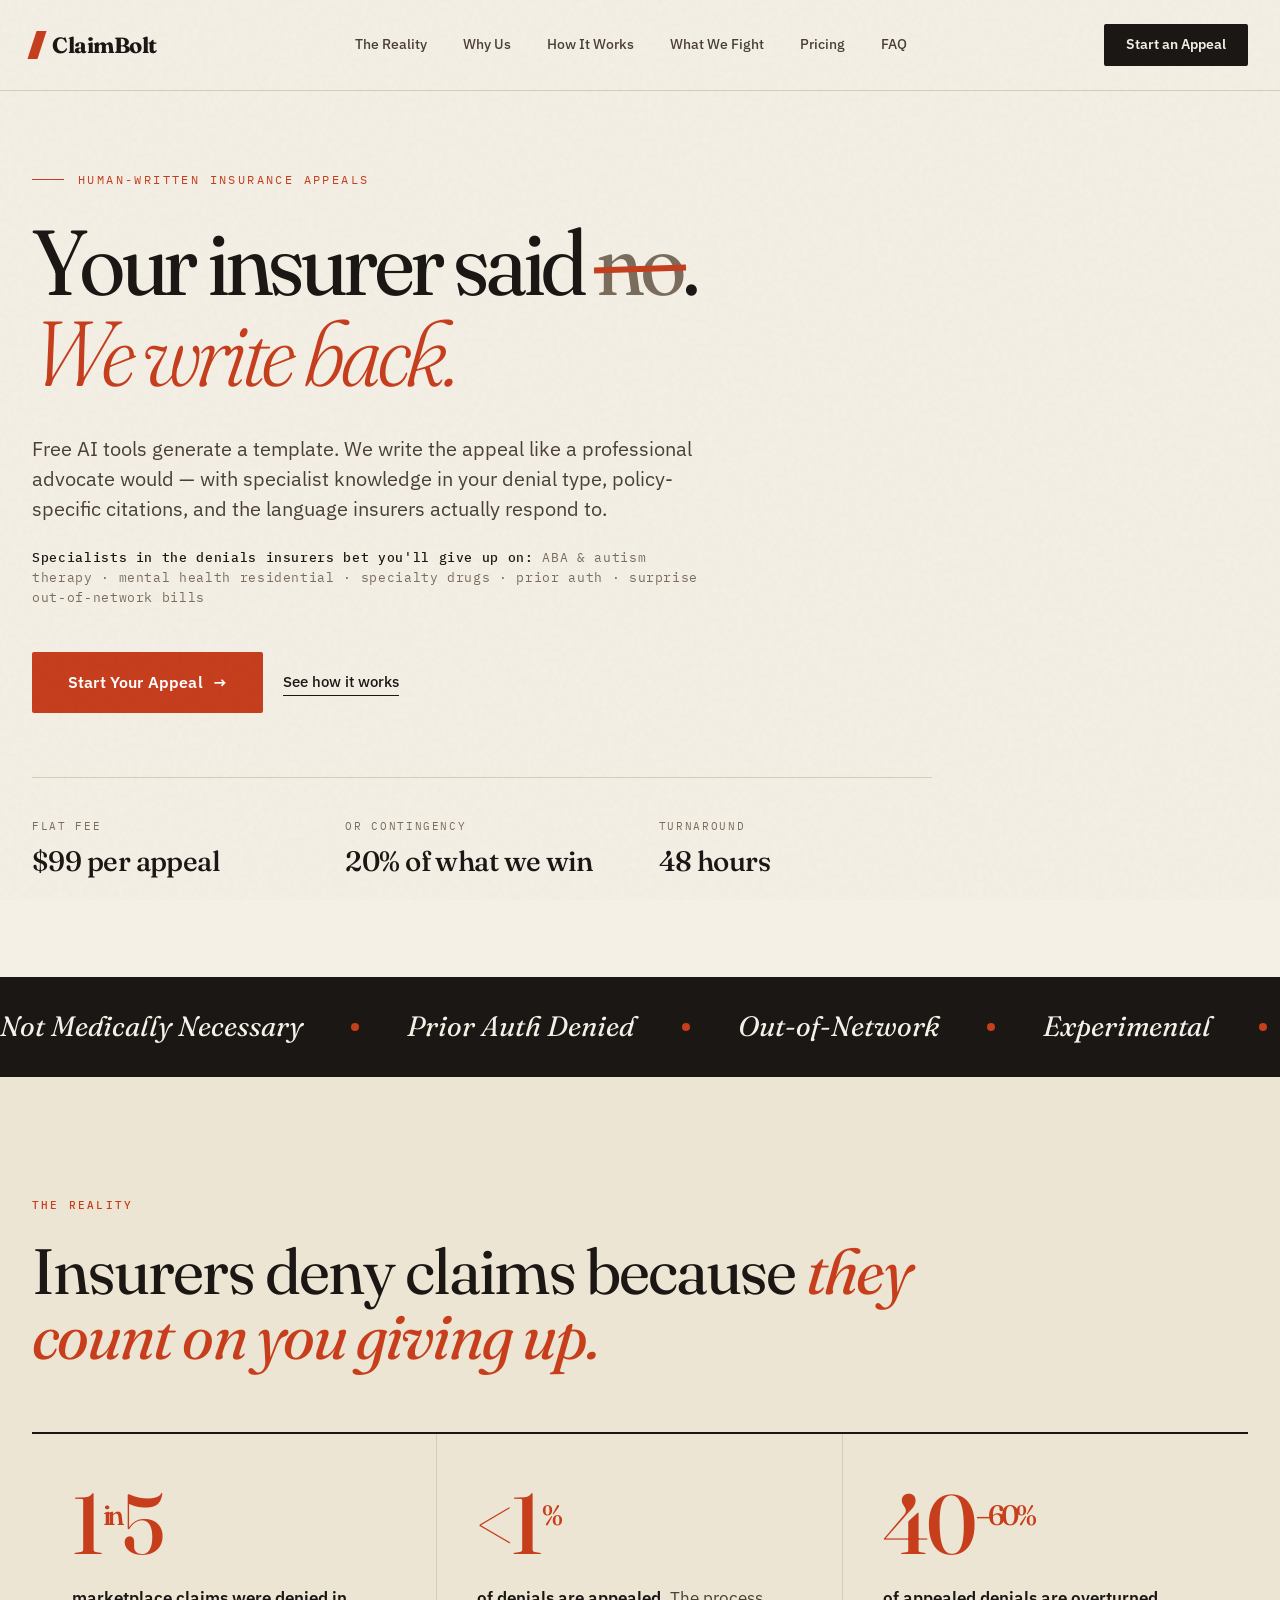
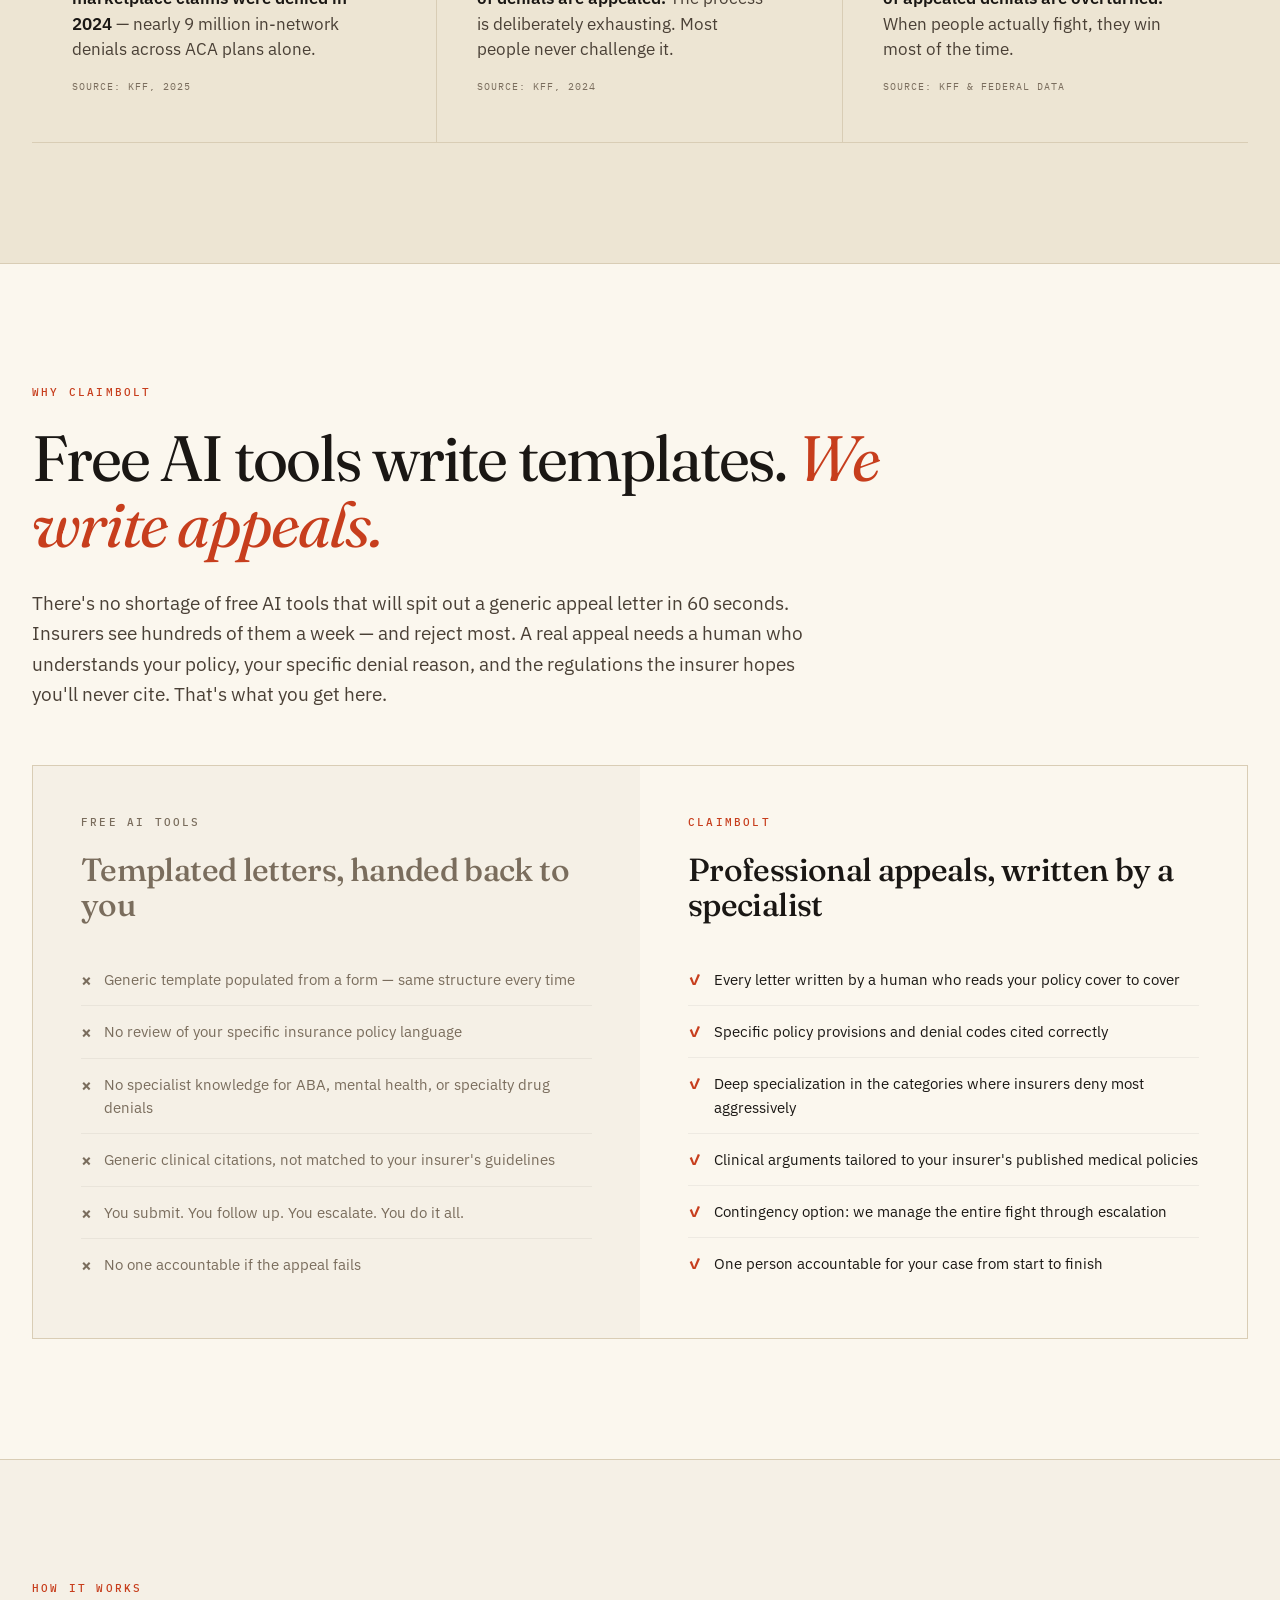
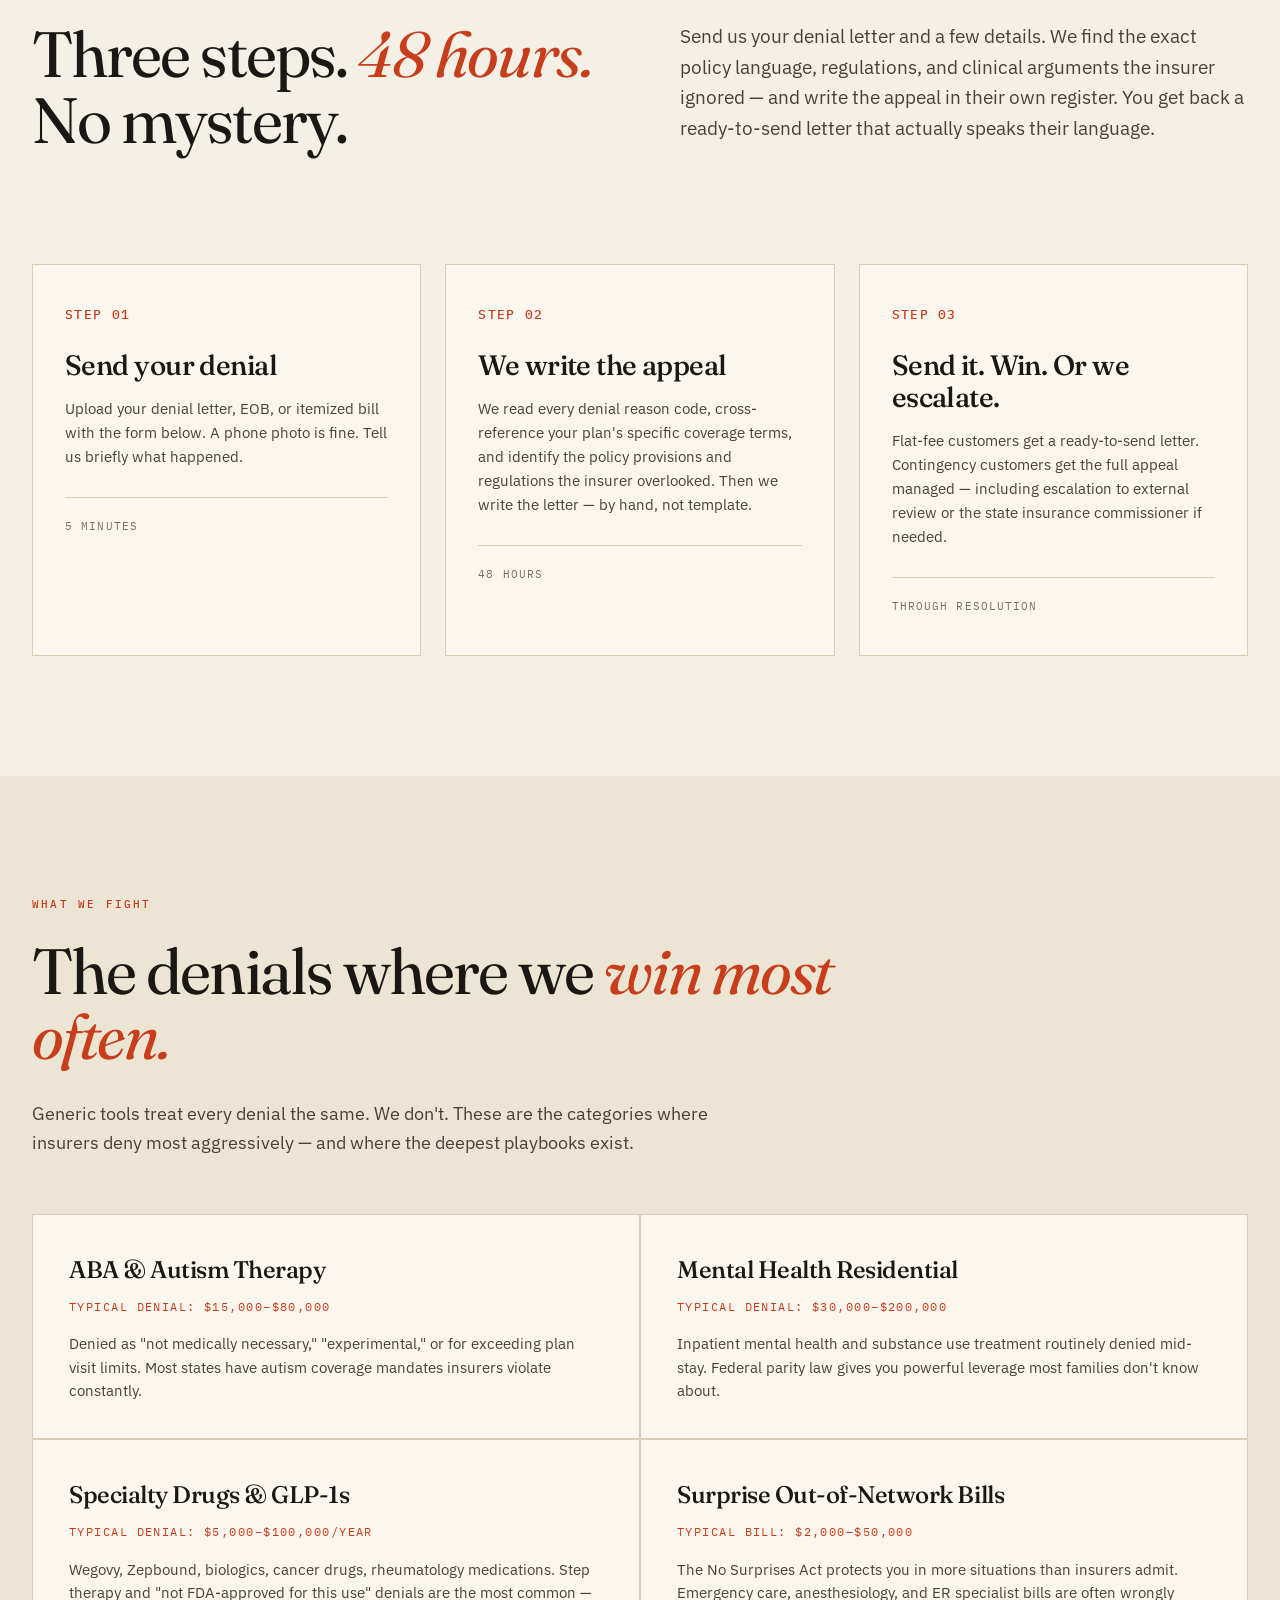
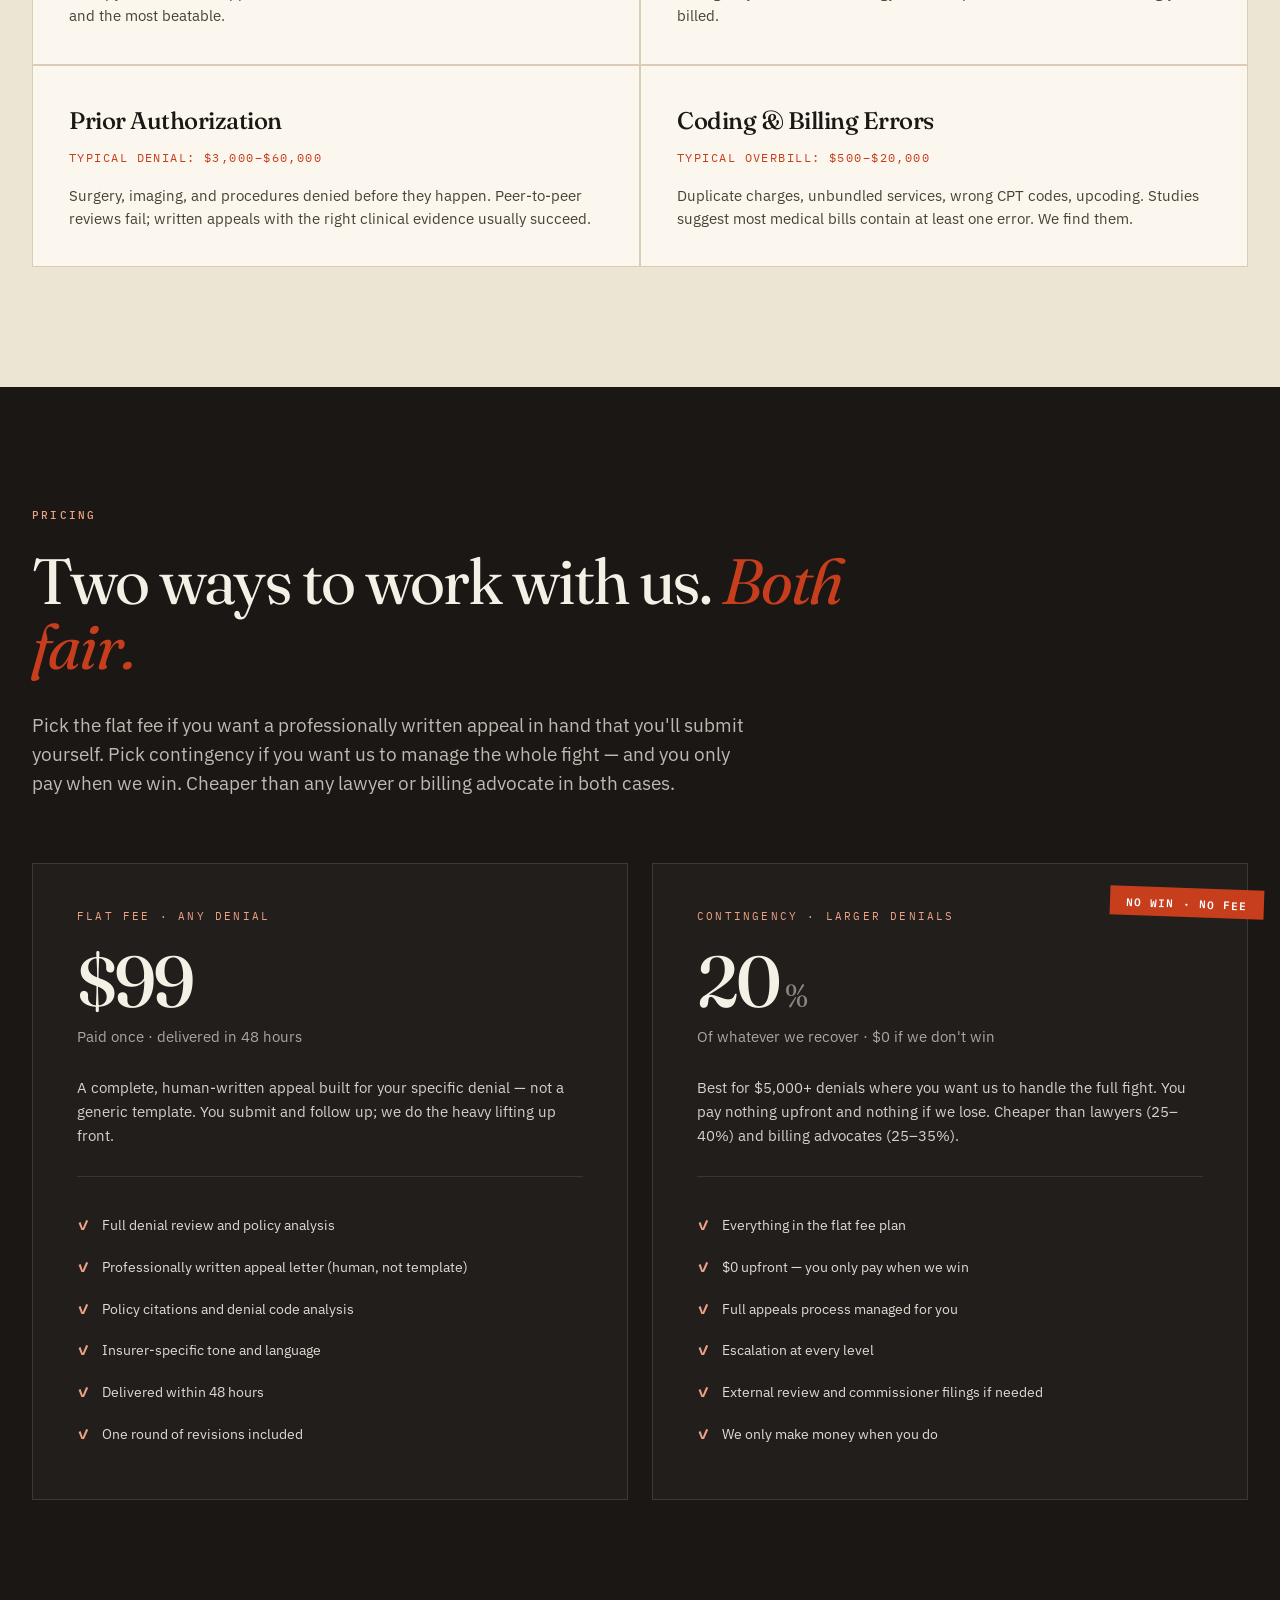
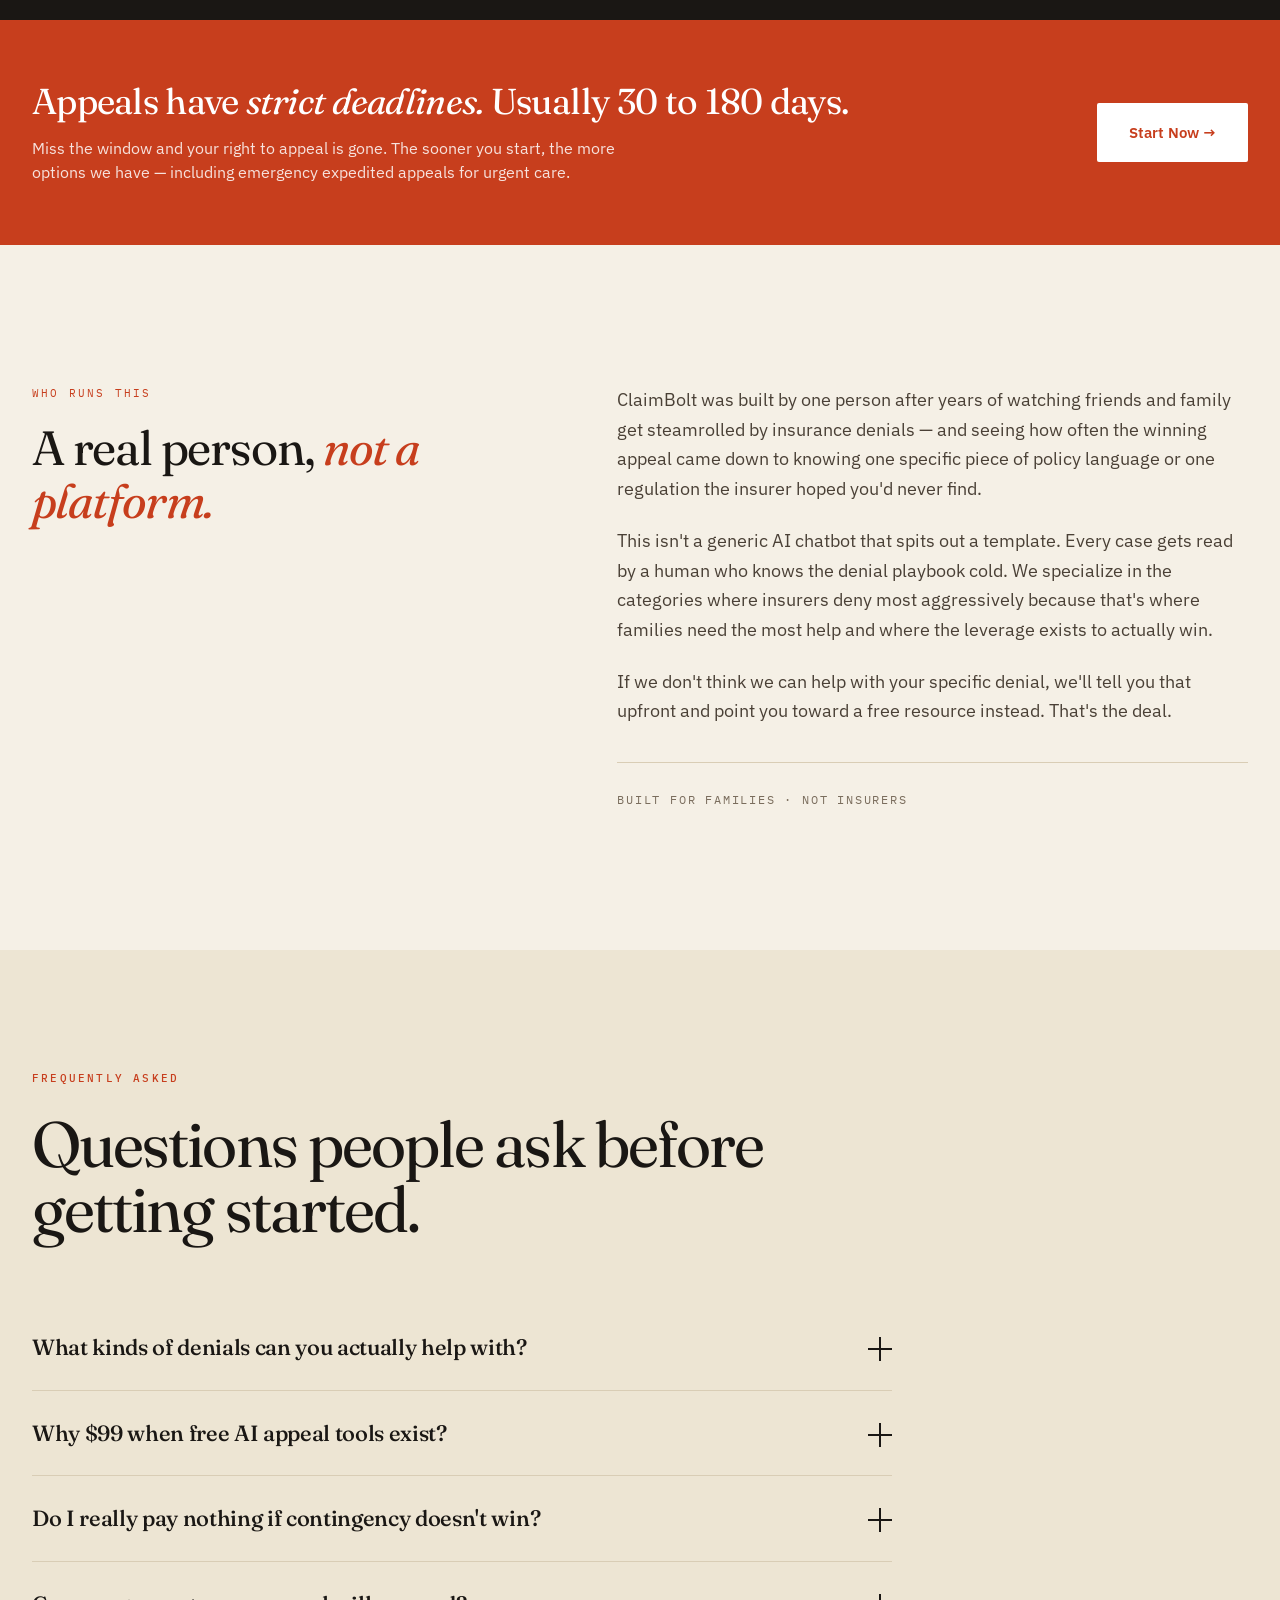
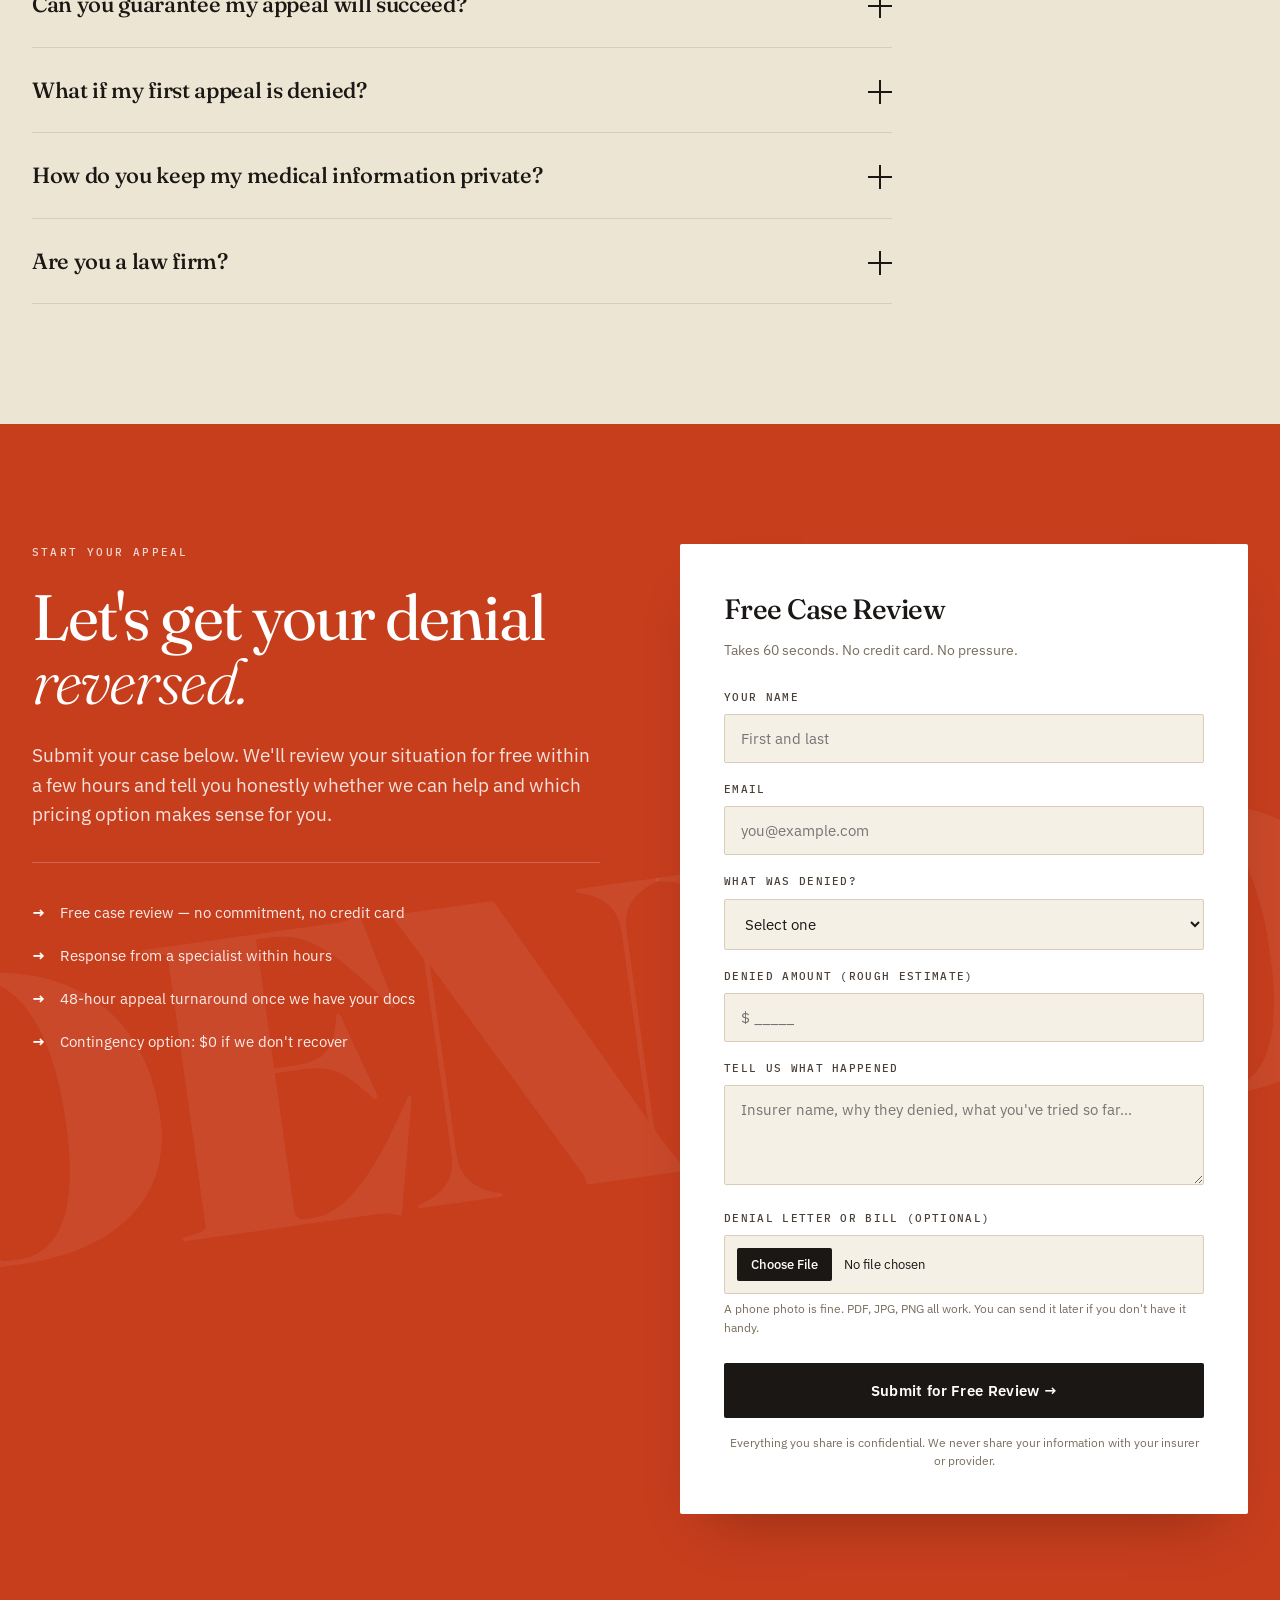
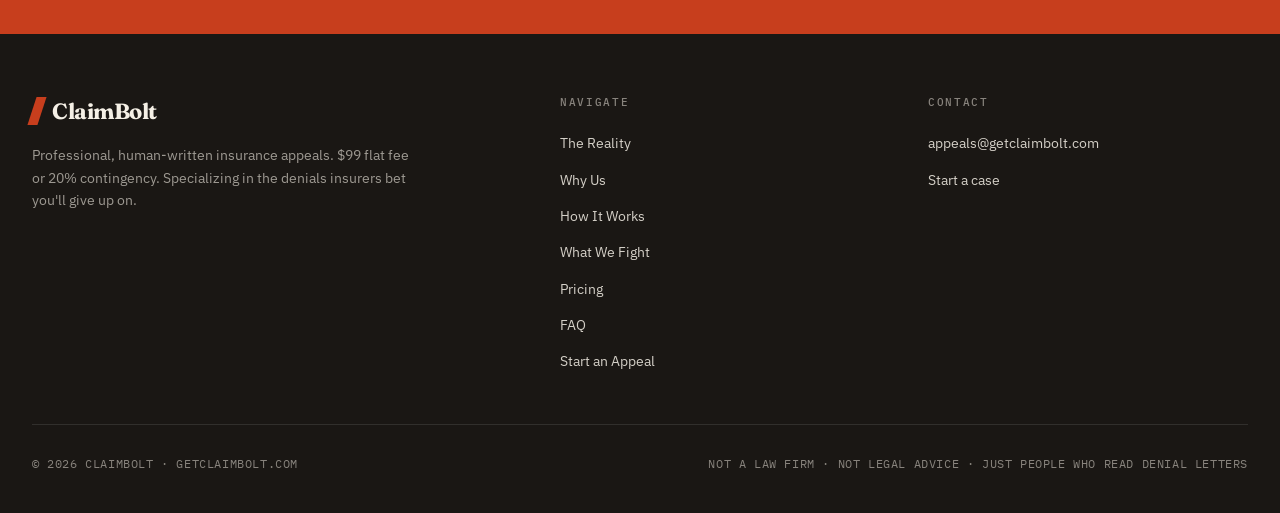
==== commit 368ef760: "Add files via upload" ====
--- a/index.html
+++ b/index.html
@@ -4,7 +4,7 @@
 <meta charset="UTF-8" />
 <meta name="viewport" content="width=device-width, initial-scale=1.0" />
 <title>ClaimBolt — Insurance Denied Your Claim? We Write the Appeal That Reverses It.</title>
-<meta name="description" content="Professional appeal writing for denied insurance claims and surprise medical bills. Specializing in ABA, autism, mental health, specialty drug, and out-of-network denials. $79 flat or 20% contingency — you pay nothing unless we recover." />
+<meta name="description" content="Professional, human-written insurance appeals. Specializing in ABA, autism, mental health, specialty drug, and out-of-network denials. $99 flat or 20% contingency — you pay nothing unless we recover." />
 <link rel="preconnect" href="https://fonts.googleapis.com">
 <link rel="preconnect" href="https://fonts.gstatic.com" crossorigin>
 <link href="https://fonts.googleapis.com/css2?family=Fraunces:ital,opsz,wght@0,9..144,300;0,9..144,400;0,9..144,500;0,9..144,600;0,9..144,700;0,9..144,900;1,9..144,300;1,9..144,400;1,9..144,600;1,9..144,700&family=IBM+Plex+Sans:wght@300;400;500;600;700&family=IBM+Plex+Mono:wght@400;500;600&display=swap" rel="stylesheet">
@@ -196,6 +196,58 @@
     .reality-num { font-size: 64px; }
   }
 
+  /* HUMAN VS AI */
+  .versus {
+    background: var(--card);
+    border-top: 1px solid var(--rule);
+    border-bottom: 1px solid var(--rule);
+  }
+  .versus-intro {
+    max-width: 780px; font-size: 19px; color: var(--ink-soft);
+    line-height: 1.6; margin-bottom: 56px;
+  }
+  .versus-grid {
+    display: grid; grid-template-columns: 1fr 1fr;
+    gap: 0;
+    border: 1px solid var(--rule);
+    background: var(--rule);
+  }
+  .versus-col {
+    padding: 48px;
+    background: var(--paper);
+  }
+  .versus-col.us { background: var(--card); }
+  .versus-tag {
+    font-family: 'IBM Plex Mono', monospace;
+    font-size: 11px; letter-spacing: 0.2em;
+    text-transform: uppercase; margin-bottom: 20px; font-weight: 500;
+  }
+  .versus-col.them .versus-tag { color: var(--ink-muted); }
+  .versus-col.us .versus-tag { color: var(--accent); }
+  .versus-title {
+    font-family: 'Fraunces', serif;
+    font-size: 32px; font-weight: 500;
+    letter-spacing: -0.02em; line-height: 1.1;
+    margin-bottom: 32px;
+  }
+  .versus-col.them .versus-title { color: var(--ink-muted); }
+  .versus-list { list-style: none; }
+  .versus-list li {
+    padding: 14px 0;
+    font-size: 15px;
+    border-bottom: 1px solid rgba(0,0,0,0.05);
+    display: flex; gap: 12px; align-items: flex-start;
+  }
+  .versus-list li:last-child { border-bottom: none; }
+  .versus-col.them .versus-list li { color: var(--ink-muted); }
+  .versus-col.them .versus-list li::before { content: '×'; color: var(--ink-muted); flex-shrink: 0; font-weight: 700; font-size: 18px; line-height: 1.3; }
+  .versus-col.us .versus-list li::before { content: '✓'; color: var(--accent); flex-shrink: 0; font-weight: 700; }
+  @media (max-width: 820px) {
+    .versus-grid { grid-template-columns: 1fr; }
+    .versus-col { padding: 32px 24px; }
+    .versus-title { font-size: 26px; }
+  }
+
   /* HOW */
   .how-intro { display: grid; grid-template-columns: 1fr 1fr; gap: 80px; align-items: start; margin-bottom: 80px; }
   .how-intro p { font-size: 19px; color: var(--ink-soft); line-height: 1.6; }
@@ -480,6 +532,7 @@
     <a href="#" class="logo"><span class="logo-mark"></span>ClaimBolt</a>
     <div class="nav-links">
       <a href="#reality">The Reality</a>
+      <a href="#versus">Why Us</a>
       <a href="#how">How It Works</a>
       <a href="#specs">What We Fight</a>
       <a href="#pricing">Pricing</a>
@@ -491,16 +544,16 @@
 
 <section class="hero">
   <div class="container">
-    <div class="eyebrow reveal">Medical Bill &amp; Insurance Appeal Service</div>
+    <div class="eyebrow reveal">Human-written insurance appeals</div>
     <h1 class="hero-title reveal reveal-2">
       Your insurer said <span class="strike">no</span>.<br>
       <em>We write back.</em>
     </h1>
     <p class="hero-sub reveal reveal-3">
-      Send us your denied claim or surprise medical bill. We find the leverage in your policy and write the appeal that reverses it — delivered in 48 hours.
+      Free AI tools generate a template. We write the appeal like a professional advocate would — with specialist knowledge in your denial type, policy-specific citations, and the language insurers actually respond to.
     </p>
     <p class="hero-specialties reveal reveal-4">
-      <strong>Specializing in the denials insurers bet you'll give up on:</strong> ABA &amp; autism therapy · mental health residential · specialty drugs · prior auth · surprise out-of-network bills
+      <strong>Specialists in the denials insurers bet you'll give up on:</strong> ABA &amp; autism therapy · mental health residential · specialty drugs · prior auth · surprise out-of-network bills
     </p>
     <div class="hero-actions reveal reveal-5">
       <a href="#apply" class="btn-primary">Start Your Appeal</a>
@@ -509,7 +562,7 @@
     <div class="hero-footer">
       <div>
         <div class="hero-stat-label">Flat fee</div>
-        <div class="hero-stat-value">$79 per appeal</div>
+        <div class="hero-stat-value">$99 per appeal</div>
       </div>
       <div>
         <div class="hero-stat-label">Or contingency</div>
@@ -554,6 +607,40 @@
   </div>
 </section>
 
+<section class="content versus" id="versus">
+  <div class="container">
+    <div class="section-label">Why ClaimBolt</div>
+    <h2 class="section-title">Free AI tools write templates. <em>We write appeals.</em></h2>
+    <p class="versus-intro">There's no shortage of free AI tools that will spit out a generic appeal letter in 60 seconds. Insurers see hundreds of them a week — and reject most. A real appeal needs a human who understands your policy, your specific denial reason, and the regulations the insurer hopes you'll never cite. That's what you get here.</p>
+    <div class="versus-grid">
+      <div class="versus-col them">
+        <div class="versus-tag">Free AI Tools</div>
+        <div class="versus-title">Templated letters, handed back to you</div>
+        <ul class="versus-list">
+          <li>Generic template populated from a form — same structure every time</li>
+          <li>No review of your specific insurance policy language</li>
+          <li>No specialist knowledge for ABA, mental health, or specialty drug denials</li>
+          <li>Generic clinical citations, not matched to your insurer's guidelines</li>
+          <li>You submit. You follow up. You escalate. You do it all.</li>
+          <li>No one accountable if the appeal fails</li>
+        </ul>
+      </div>
+      <div class="versus-col us">
+        <div class="versus-tag">ClaimBolt</div>
+        <div class="versus-title">Professional appeals, written by a specialist</div>
+        <ul class="versus-list">
+          <li>Every letter written by a human who reads your policy cover to cover</li>
+          <li>Specific policy provisions and denial codes cited correctly</li>
+          <li>Deep specialization in the categories where insurers deny most aggressively</li>
+          <li>Clinical arguments tailored to your insurer's published medical policies</li>
+          <li>Contingency option: we manage the entire fight through escalation</li>
+          <li>One person accountable for your case from start to finish</li>
+        </ul>
+      </div>
+    </div>
+  </div>
+</section>
+
 <section class="content" id="how">
   <div class="container">
     <div class="section-label">How It Works</div>
@@ -571,7 +658,7 @@
       <div class="step">
         <div class="step-num">STEP 02</div>
         <h3>We write the appeal</h3>
-        <p>We read every denial reason code, cross-reference your plan's specific coverage terms, and identify the policy provisions and regulations the insurer overlooked. Then we write the letter.</p>
+        <p>We read every denial reason code, cross-reference your plan's specific coverage terms, and identify the policy provisions and regulations the insurer overlooked. Then we write the letter — by hand, not template.</p>
         <div class="step-time">48 hours</div>
       </div>
       <div class="step">
@@ -588,7 +675,7 @@
   <div class="container">
     <div class="section-label">What We Fight</div>
     <h2 class="section-title">The denials where we <em>win most often.</em></h2>
-    <p style="max-width:720px;font-size:18px;color:var(--ink-soft);line-height:1.6;">Generic AI tools treat every denial the same. We don't. These are the categories where insurers deny most aggressively — and where the deepest playbooks exist.</p>
+    <p style="max-width:720px;font-size:18px;color:var(--ink-soft);line-height:1.6;">Generic tools treat every denial the same. We don't. These are the categories where insurers deny most aggressively — and where the deepest playbooks exist.</p>
     <div class="specs-grid">
       <div class="spec-card">
         <div class="spec-name">ABA &amp; Autism Therapy</div>
@@ -628,16 +715,16 @@
   <div class="container">
     <div class="section-label">Pricing</div>
     <h2 class="section-title">Two ways to work with us. <em>Both fair.</em></h2>
-    <p class="pricing-intro">Pick the flat fee if you want to handle the appeal yourself with a professionally written letter in hand. Pick contingency if you want us to manage the whole fight — and you only pay when we win.</p>
+    <p class="pricing-intro">Pick the flat fee if you want a professionally written appeal in hand that you'll submit yourself. Pick contingency if you want us to manage the whole fight — and you only pay when we win. Cheaper than any lawyer or billing advocate in both cases.</p>
     <div class="pricing-grid">
       <div class="p-card">
         <div class="p-label">Flat Fee · Any Denial</div>
-        <div class="p-price">$79</div>
+        <div class="p-price">$99</div>
         <div class="p-tag">Paid once · delivered in 48 hours</div>
-        <div class="p-desc">Best for straightforward denials, smaller bills, or when you want to handle submission and follow-up yourself. You get a ready-to-send appeal letter.</div>
+        <div class="p-desc">A complete, human-written appeal built for your specific denial — not a generic template. You submit and follow up; we do the heavy lifting up front.</div>
         <ul class="p-features">
-          <li>Full denial review and analysis</li>
-          <li>Professionally written appeal letter</li>
+          <li>Full denial review and policy analysis</li>
+          <li>Professionally written appeal letter (human, not template)</li>
           <li>Policy citations and denial code analysis</li>
           <li>Insurer-specific tone and language</li>
           <li>Delivered within 48 hours</li>
@@ -648,7 +735,7 @@
         <div class="p-label">Contingency · Larger Denials</div>
         <div class="p-price">20<span class="unit">%</span></div>
         <div class="p-tag">Of whatever we recover · $0 if we don't win</div>
-        <div class="p-desc">Best for $5,000+ denials where you want us to handle the full fight. You pay nothing upfront and nothing if we lose. Our fee is 20% of the amount reversed.</div>
+        <div class="p-desc">Best for $5,000+ denials where you want us to handle the full fight. You pay nothing upfront and nothing if we lose. Cheaper than lawyers (25–40%) and billing advocates (25–35%).</div>
         <ul class="p-features">
           <li>Everything in the flat fee plan</li>
           <li>$0 upfront — you only pay when we win</li>
@@ -697,12 +784,12 @@
         <div class="faq-a">Insurance claim denials across medical, dental, vision, and prescription. Surprise out-of-network bills. Prior authorization denials. "Not medically necessary" appeals. Itemized hospital bills with suspected errors. Our strongest areas are ABA and autism therapy, mental health and substance use residential, specialty drugs, prior auth for surgery and imaging, and surprise emergency care bills. If it doesn't feel right, tell us about it — the case review is free.</div>
       </div>
       <div class="faq-item">
+        <div class="faq-q"><span>Why $99 when free AI appeal tools exist?</span><span class="faq-icon"></span></div>
+        <div class="faq-a">Free AI tools generate a template in 60 seconds. Insurers see those templates constantly and reject most of them. A real appeal needs a human to read your actual policy, identify the specific clauses that contradict the denial, cite the right clinical guidelines, and write in the register insurers actually respond to. That's what $99 gets you — a professionally written appeal designed to win, not a form letter. For comparison: billing advocates charge $300–$1,500 for the same kind of work. Lawyers charge $500–$2,000 just to review an appeal letter.</div>
+      </div>
+      <div class="faq-item">
         <div class="faq-q"><span>Do I really pay nothing if contingency doesn't win?</span><span class="faq-icon"></span></div>
         <div class="faq-a">Correct. On contingency, you pay $0 upfront and $0 if we don't recover money or coverage for you. We only make money when you actually get something back. If the appeal fails at every level, we absorb the loss.</div>
-      </div>
-      <div class="faq-item">
-        <div class="faq-q"><span>How is this different from free AI tools?</span><span class="faq-icon"></span></div>
-        <div class="faq-a">Free AI tools generate a template and hand it back to you. You're still on your own for documentation, submission, phone follow-up, escalation, external review filings, and state regulator complaints. We handle the whole chain. We also specialize — ABA, mental health residential, and specialty drug appeals require specific clinical language and regulatory citations that general-purpose tools don't consistently produce.</div>
       </div>
       <div class="faq-item">
         <div class="faq-q"><span>Can you guarantee my appeal will succeed?</span><span class="faq-icon"></span></div>
@@ -789,12 +876,13 @@
     <div class="foot-top">
       <div>
         <a href="#" class="logo"><span class="logo-mark"></span>ClaimBolt</a>
-        <p>Professional insurance appeal writing for families, not insurers. $79 flat fee or 20% contingency. Specializing in the denials insurers bet you'll give up on.</p>
+        <p>Professional, human-written insurance appeals. $99 flat fee or 20% contingency. Specializing in the denials insurers bet you'll give up on.</p>
       </div>
       <div class="foot-col">
         <h4>Navigate</h4>
         <ul>
           <li><a href="#reality">The Reality</a></li>
+          <li><a href="#versus">Why Us</a></li>
           <li><a href="#how">How It Works</a></li>
           <li><a href="#specs">What We Fight</a></li>
           <li><a href="#pricing">Pricing</a></li>
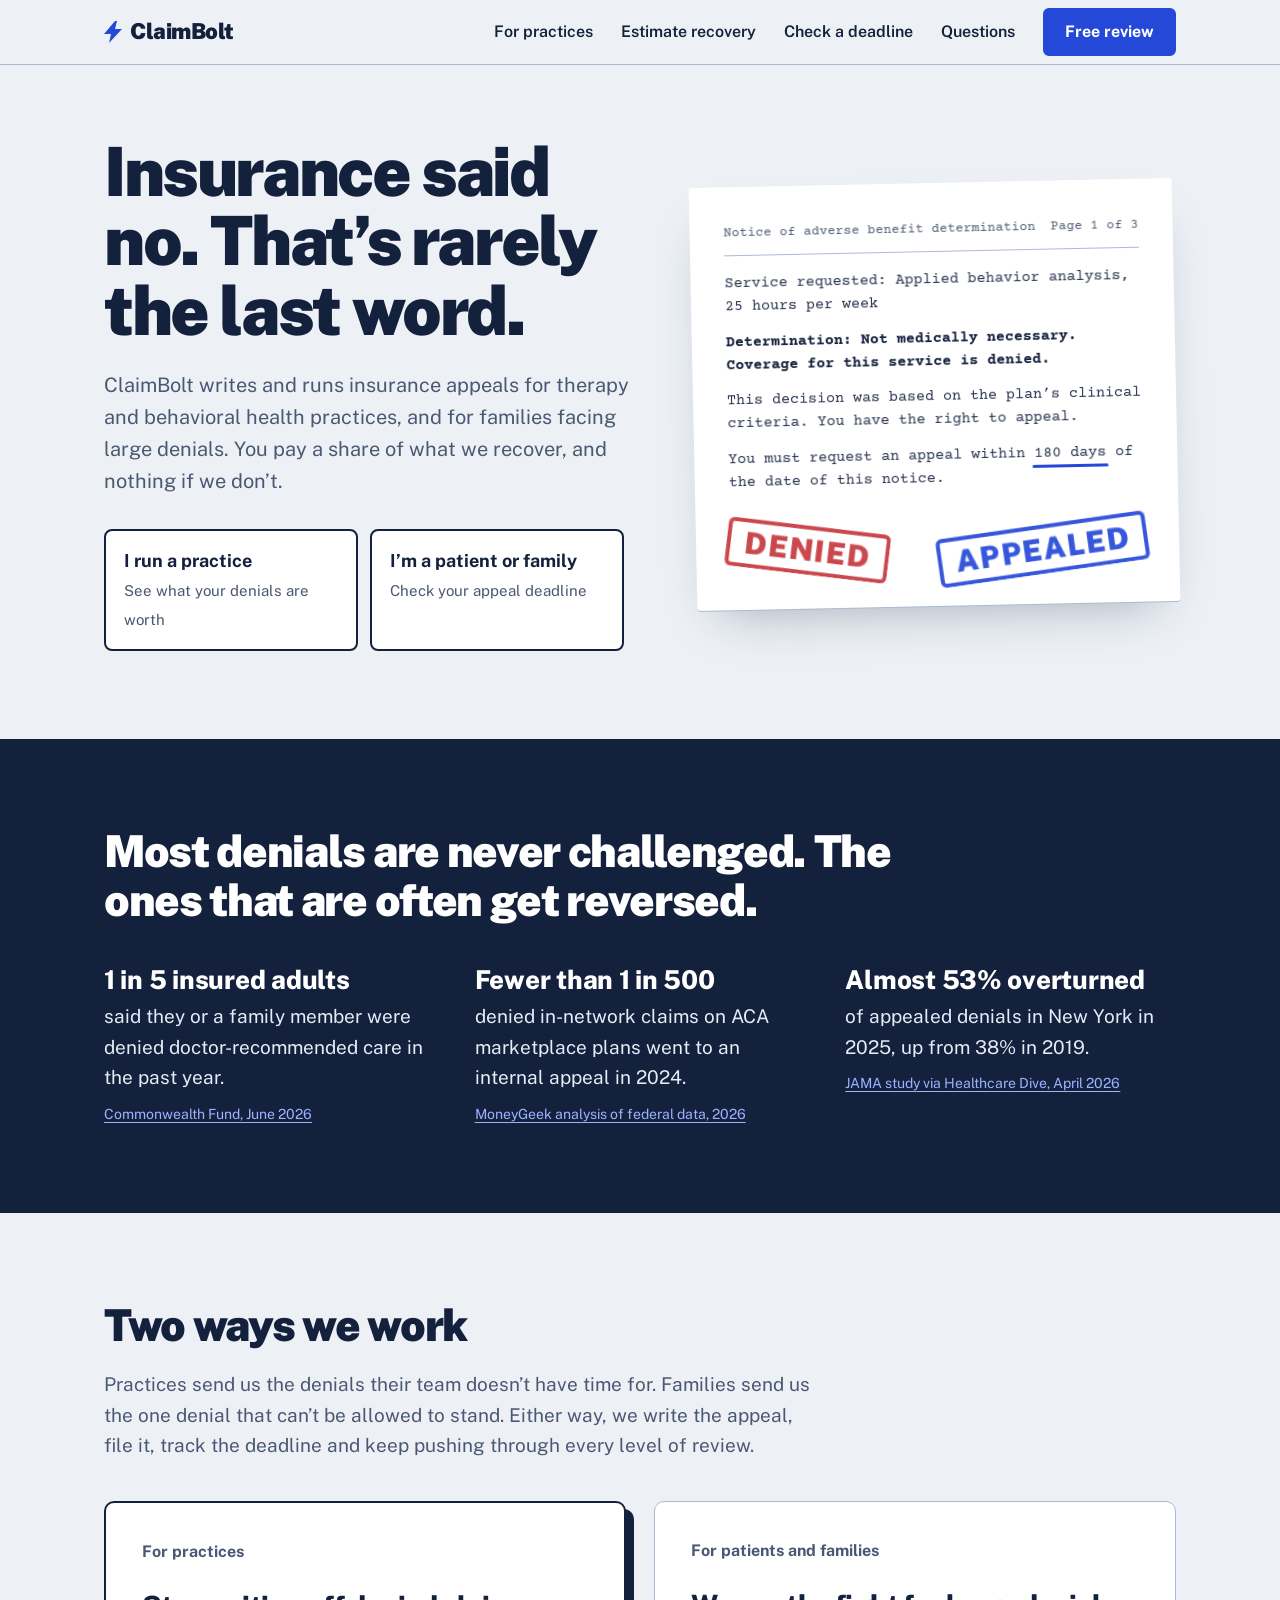
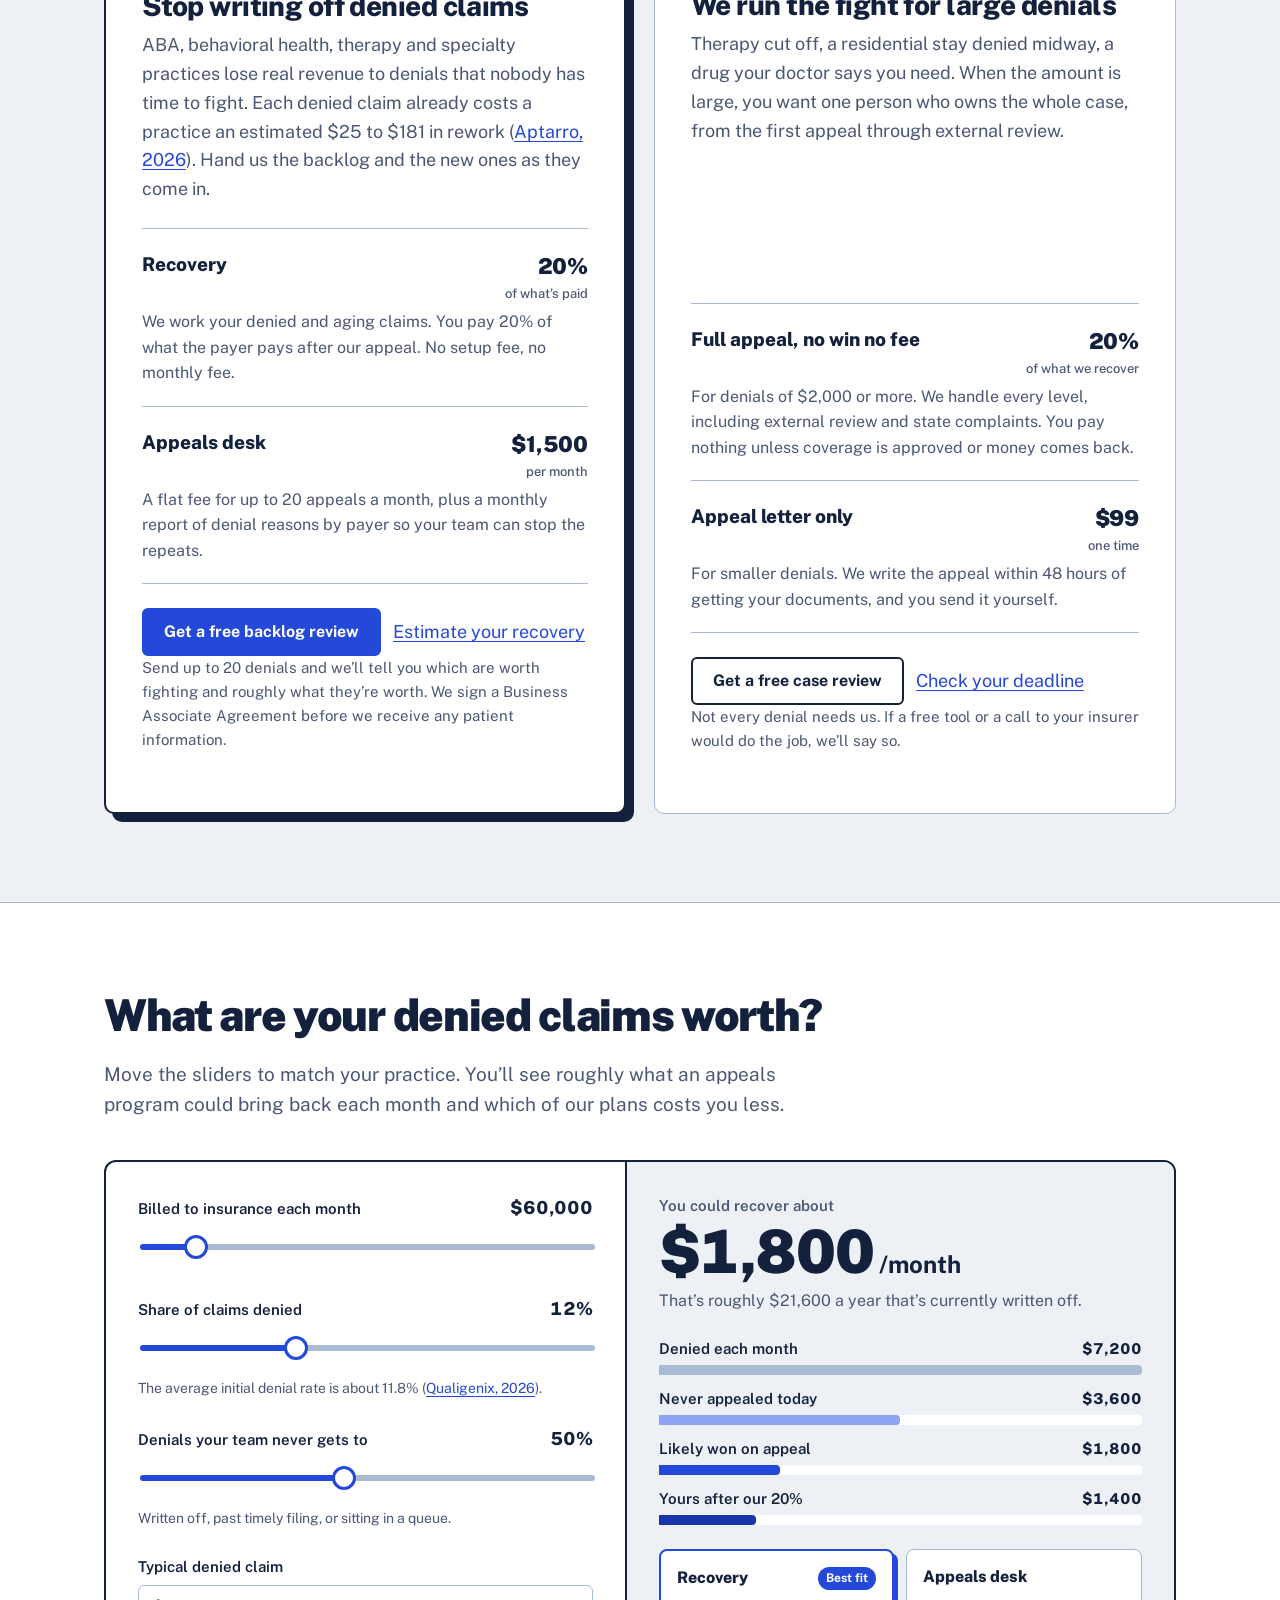
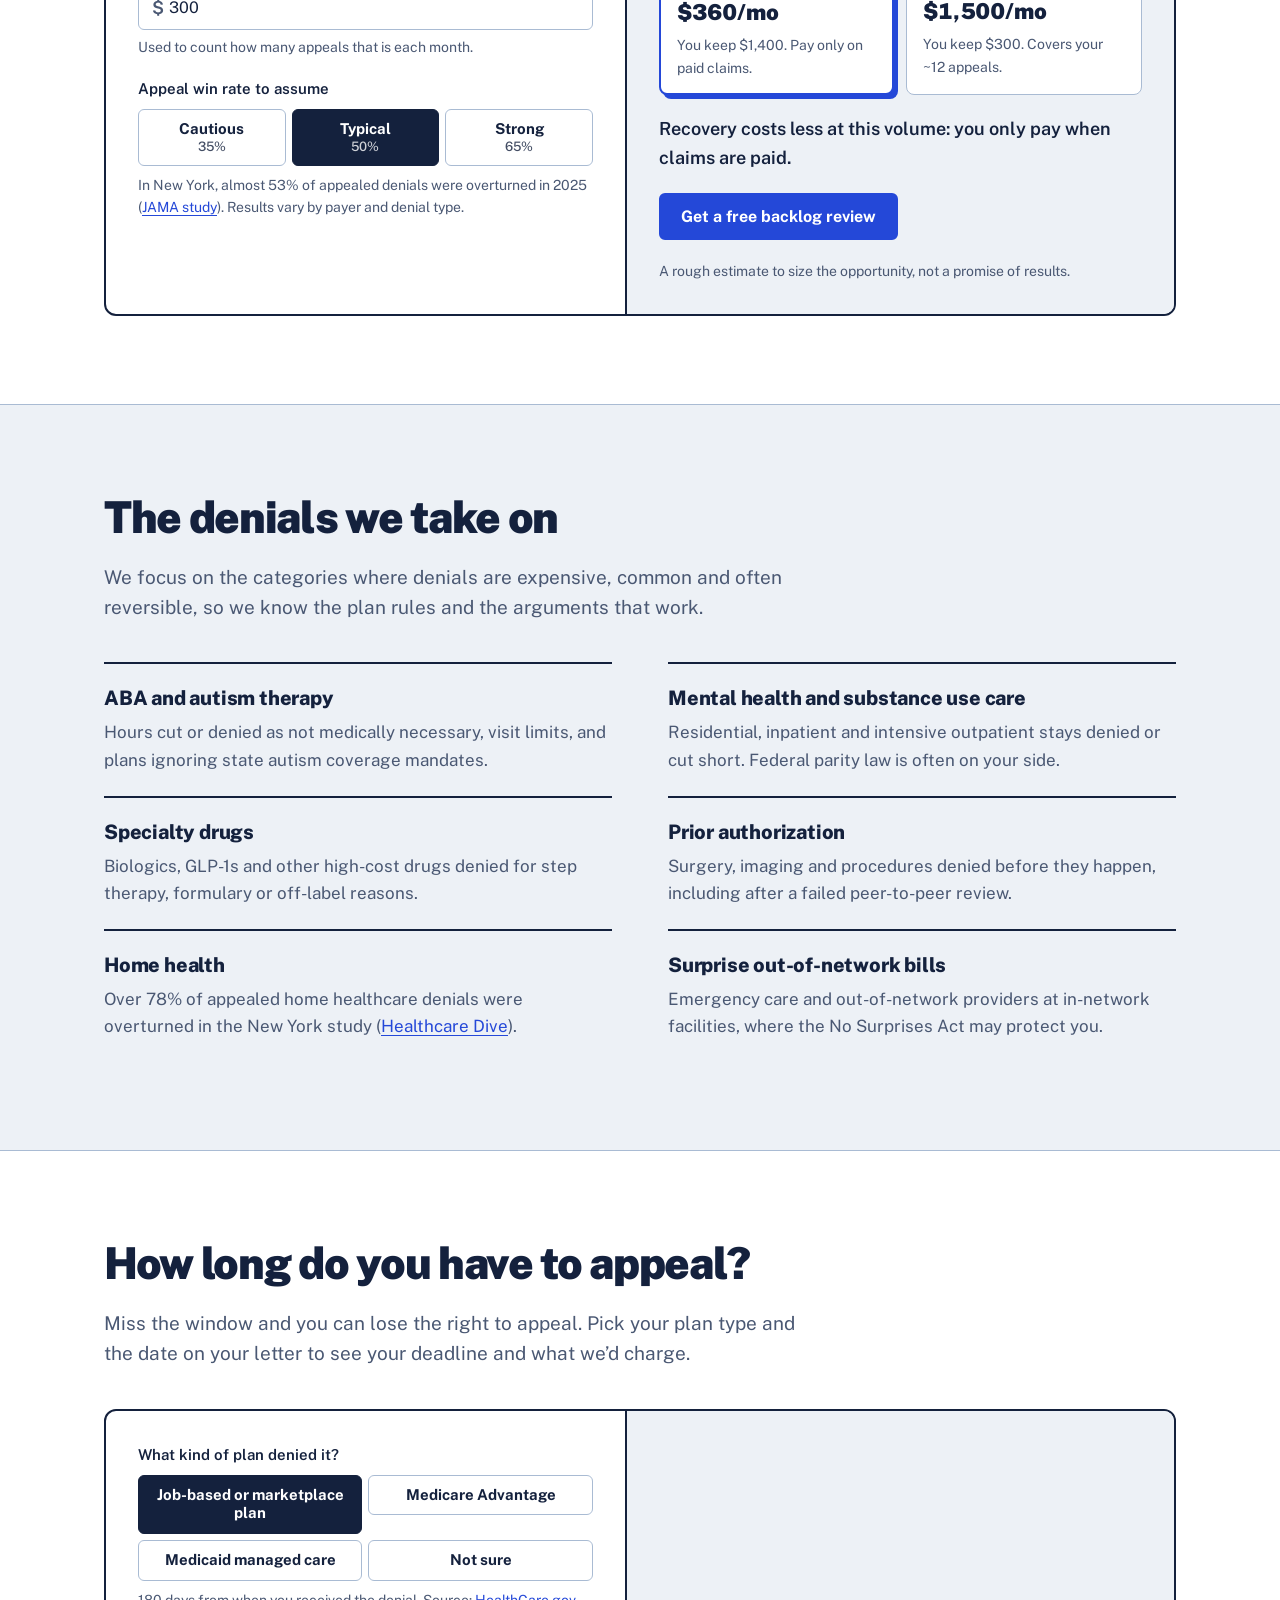
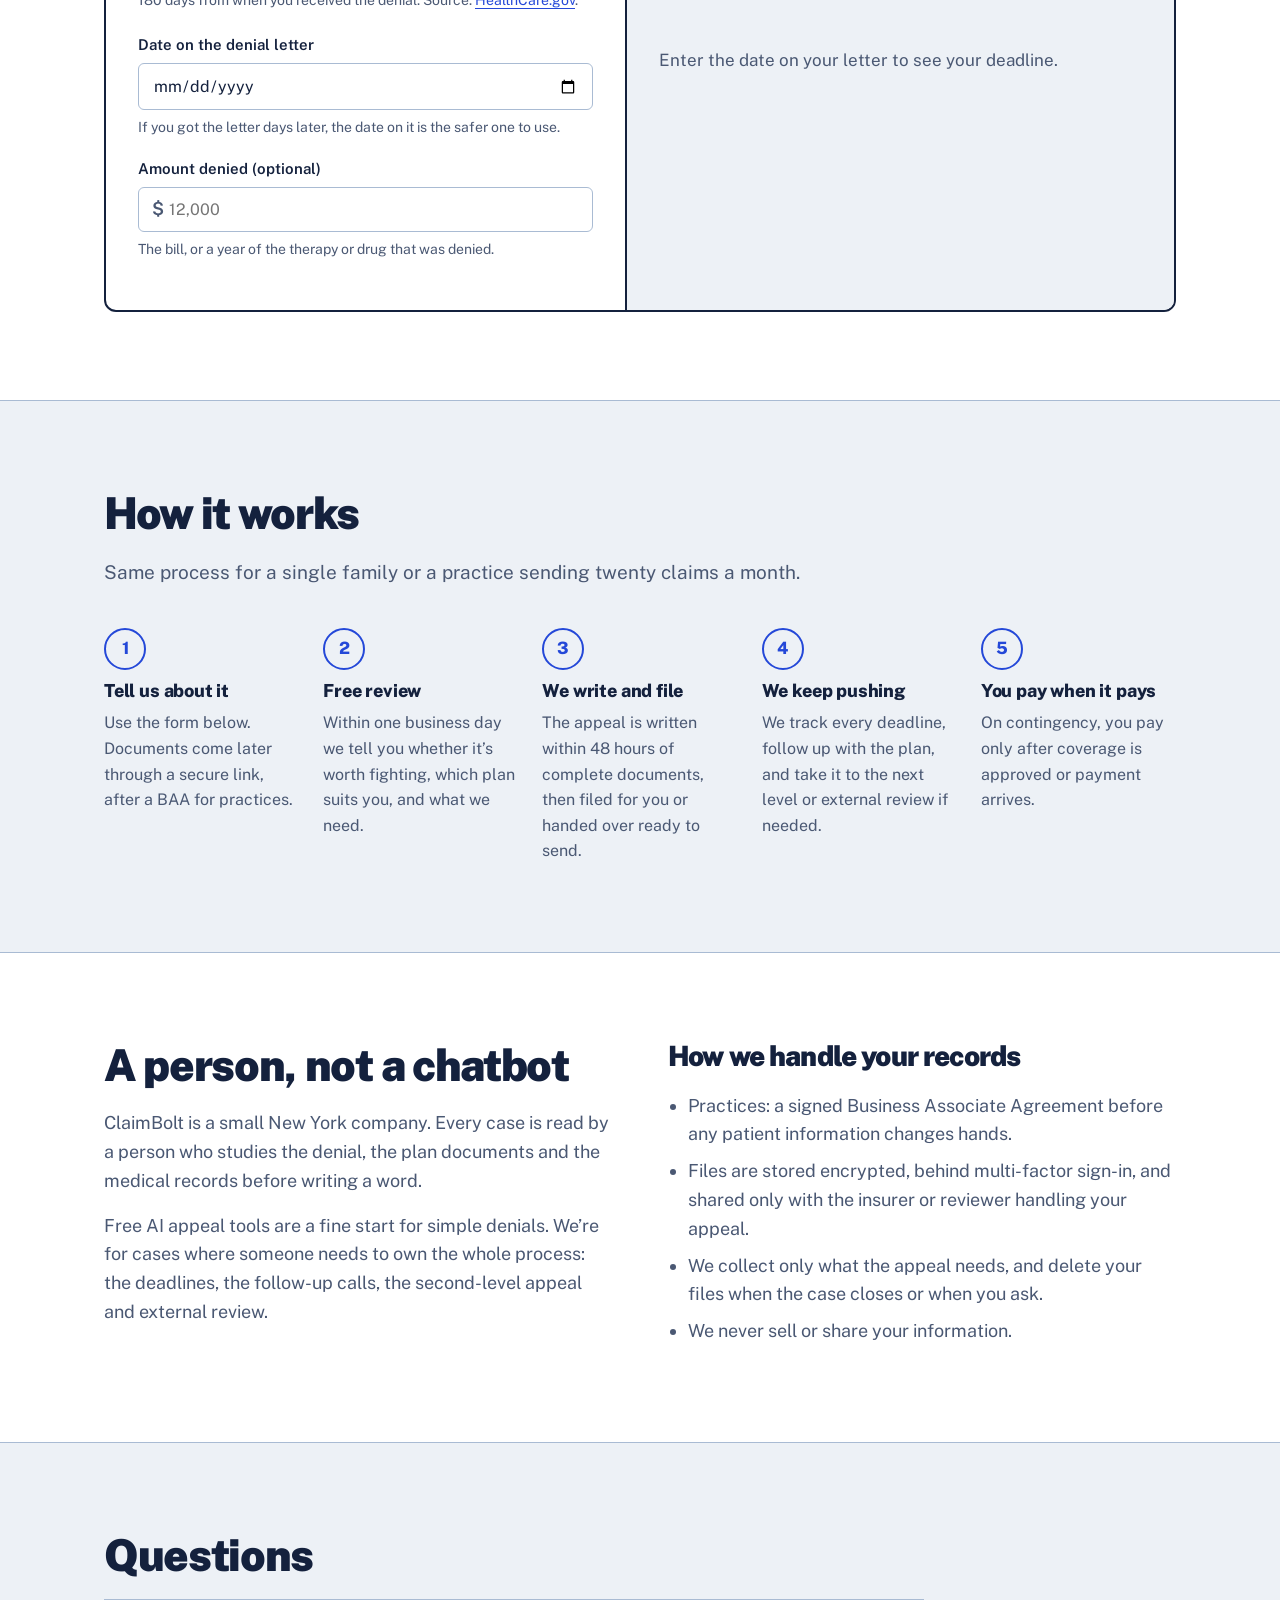
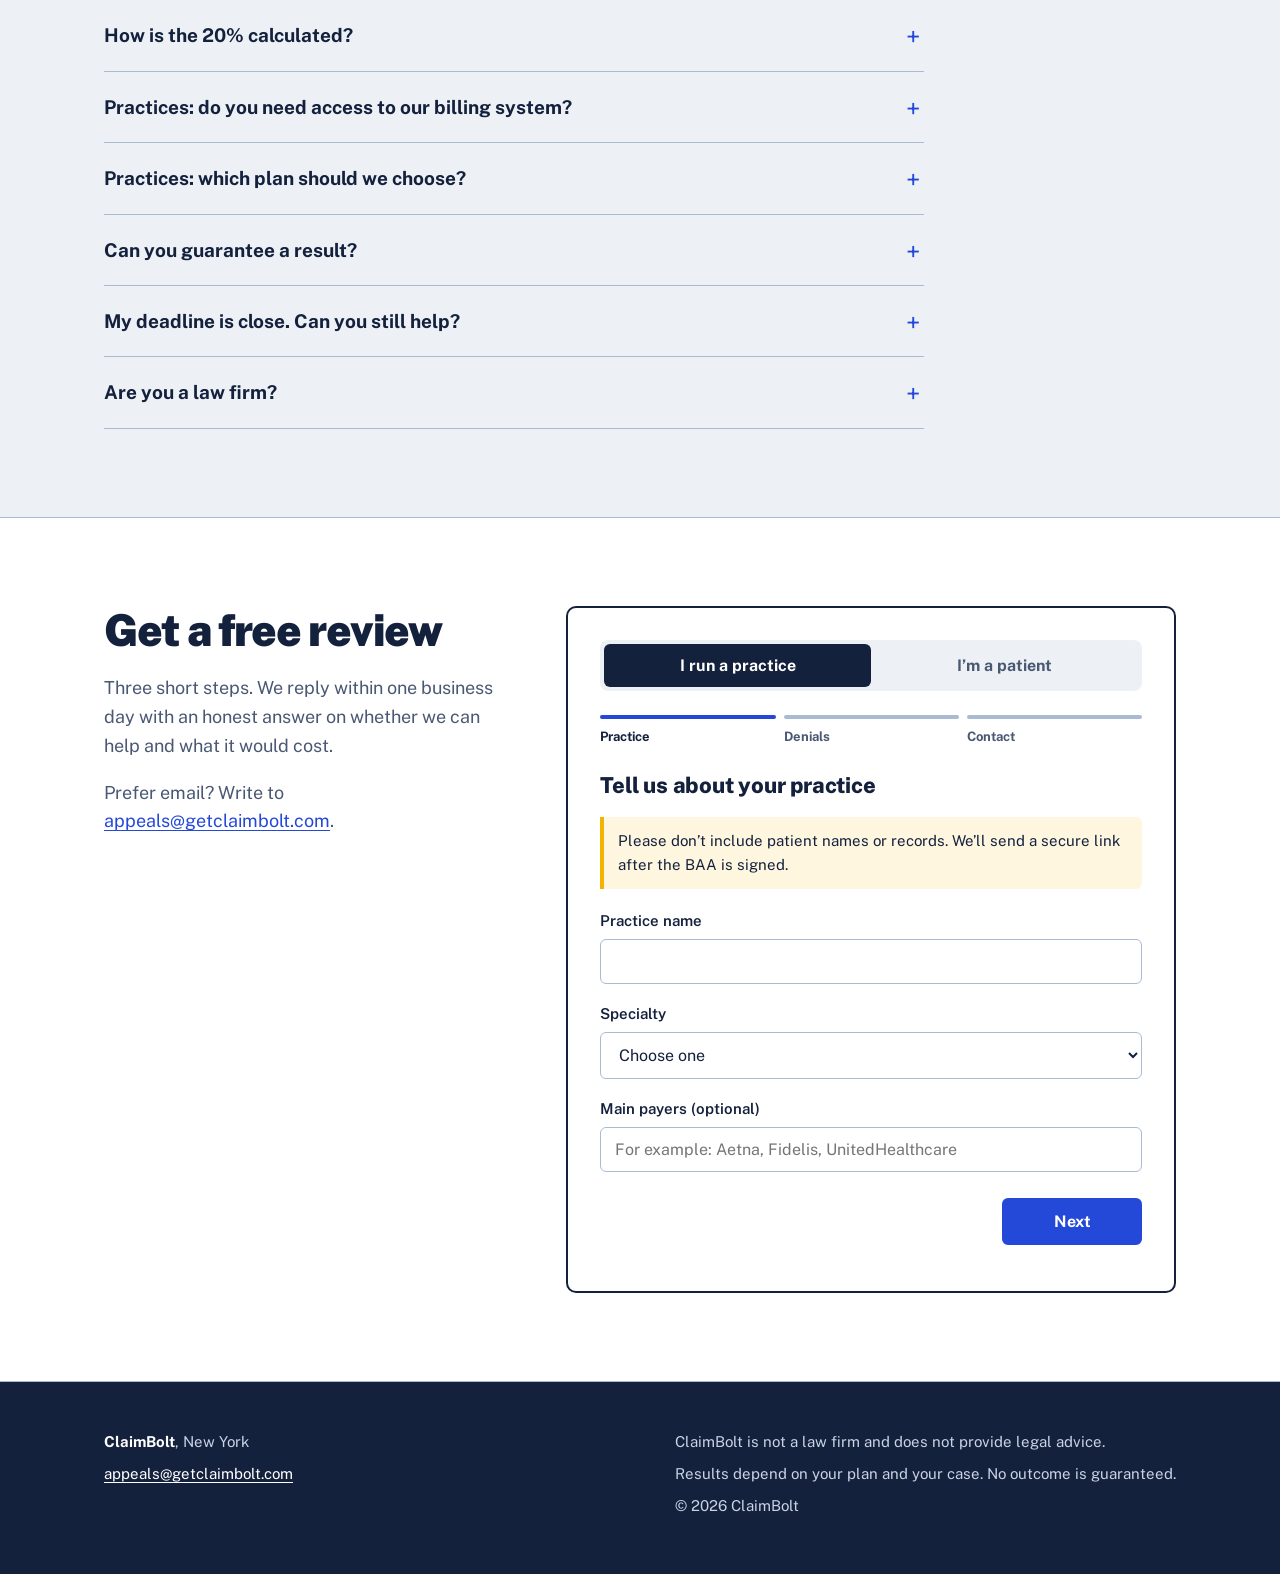
==== commit 90ab44b2: "Add files via upload" ====
--- a/index.html
+++ b/index.html
@@ -1,935 +1 @@
-<!DOCTYPE html>
-<html lang="en">
-<head>
-<meta charset="UTF-8" />
-<meta name="viewport" content="width=device-width, initial-scale=1.0" />
-<title>ClaimBolt — Insurance Denied Your Claim? We Write the Appeal That Reverses It.</title>
-<meta name="description" content="Professional, human-written insurance appeals. Specializing in ABA, autism, mental health, specialty drug, and out-of-network denials. $99 flat or 20% contingency — you pay nothing unless we recover." />
-<link rel="preconnect" href="https://fonts.googleapis.com">
-<link rel="preconnect" href="https://fonts.gstatic.com" crossorigin>
-<link href="https://fonts.googleapis.com/css2?family=Fraunces:ital,opsz,wght@0,9..144,300;0,9..144,400;0,9..144,500;0,9..144,600;0,9..144,700;0,9..144,900;1,9..144,300;1,9..144,400;1,9..144,600;1,9..144,700&family=IBM+Plex+Sans:wght@300;400;500;600;700&family=IBM+Plex+Mono:wght@400;500;600&display=swap" rel="stylesheet">
-<style>
-  :root {
-    --paper: #F5F0E6;
-    --paper-deep: #EDE5D3;
-    --ink: #1A1714;
-    --ink-soft: #4A4036;
-    --ink-muted: #7A6D5D;
-    --rule: #D9CDB5;
-    --accent: #C73E1D;
-    --accent-deep: #A0301A;
-    --accent-soft: #EDA285;
-    --ok: #2D5A3D;
-    --card: #FBF7EE;
-  }
-
-  * { box-sizing: border-box; margin: 0; padding: 0; }
-  html { scroll-behavior: smooth; }
-
-  body {
-    font-family: 'IBM Plex Sans', sans-serif;
-    background: var(--paper);
-    color: var(--ink);
-    line-height: 1.55;
-    font-size: 17px;
-    -webkit-font-smoothing: antialiased;
-    overflow-x: hidden;
-  }
-
-  body::before {
-    content: '';
-    position: fixed;
-    inset: 0;
-    pointer-events: none;
-    z-index: 100;
-    opacity: 0.35;
-    background-image: url("data:image/svg+xml,%3Csvg viewBox='0 0 200 200' xmlns='http://www.w3.org/2000/svg'%3E%3Cfilter id='noise'%3E%3CfeTurbulence type='fractalNoise' baseFrequency='0.9' numOctaves='2' stitchTiles='stitch'/%3E%3CfeColorMatrix values='0 0 0 0 0.1 0 0 0 0 0.09 0 0 0 0 0.07 0 0 0 0.08 0'/%3E%3C/filter%3E%3Crect width='100%25' height='100%25' filter='url(%23noise)'/%3E%3C/svg%3E");
-    mix-blend-mode: multiply;
-  }
-
-  .container { max-width: 1280px; margin: 0 auto; padding: 0 32px; }
-
-  /* NAV */
-  nav {
-    padding: 24px 0;
-    border-bottom: 1px solid var(--rule);
-    position: sticky; top: 0;
-    background: rgba(245, 240, 230, 0.92);
-    backdrop-filter: blur(10px);
-    z-index: 50;
-  }
-  .nav-inner { display: flex; align-items: center; justify-content: space-between; }
-  .logo {
-    font-family: 'Fraunces', serif; font-weight: 700;
-    font-size: 22px; letter-spacing: -0.02em;
-    display: flex; align-items: center; gap: 10px;
-    text-decoration: none; color: var(--ink);
-  }
-  .logo-mark { width: 10px; height: 28px; background: var(--accent); transform: skewX(-18deg); display: inline-block; }
-  .nav-links { display: flex; gap: 36px; font-size: 14px; font-weight: 500; }
-  .nav-links a { color: var(--ink-soft); text-decoration: none; transition: color .2s; }
-  .nav-links a:hover { color: var(--accent); }
-  .nav-cta {
-    background: var(--ink); color: var(--paper);
-    padding: 10px 22px; font-size: 14px; font-weight: 600;
-    text-decoration: none; border-radius: 2px; transition: background .2s;
-  }
-  .nav-cta:hover { background: var(--accent); }
-  @media (max-width: 820px) { .nav-links { display: none; } }
-
-  /* HERO */
-  .hero { padding: 80px 0 100px; position: relative; }
-  .eyebrow {
-    font-family: 'IBM Plex Mono', monospace;
-    font-size: 12px; letter-spacing: 0.2em;
-    text-transform: uppercase; color: var(--accent);
-    margin-bottom: 28px; display: flex; align-items: center; gap: 14px;
-  }
-  .eyebrow::before { content: ''; width: 32px; height: 1px; background: var(--accent); }
-  h1.hero-title {
-    font-family: 'Fraunces', serif; font-weight: 400;
-    font-size: clamp(44px, 7.2vw, 96px);
-    line-height: 0.98; letter-spacing: -0.035em;
-    max-width: 1100px; margin-bottom: 36px;
-    font-variation-settings: "opsz" 144, "SOFT" 50;
-  }
-  h1.hero-title em { font-style: italic; font-weight: 300; color: var(--accent); }
-  h1.hero-title .strike { position: relative; display: inline-block; color: var(--ink-muted); }
-  h1.hero-title .strike::after {
-    content: ''; position: absolute;
-    left: -4%; right: -4%; top: 54%; height: 6px;
-    background: var(--accent); transform: rotate(-2deg);
-  }
-  .hero-sub { max-width: 680px; font-size: 20px; color: var(--ink-soft); line-height: 1.5; margin-bottom: 24px; }
-  .hero-specialties {
-    font-family: 'IBM Plex Mono', monospace;
-    font-size: 13px; color: var(--ink-muted);
-    letter-spacing: 0.05em; margin-bottom: 44px; max-width: 680px;
-  }
-  .hero-specialties strong { color: var(--ink); font-weight: 500; }
-  .hero-actions { display: flex; gap: 20px; align-items: center; flex-wrap: wrap; margin-bottom: 64px; }
-  .btn-primary {
-    background: var(--accent); color: white;
-    padding: 18px 36px; font-size: 16px; font-weight: 600;
-    text-decoration: none; border-radius: 2px;
-    transition: all .2s; display: inline-flex; align-items: center; gap: 10px;
-    letter-spacing: 0.01em; border: none; cursor: pointer; font-family: inherit;
-  }
-  .btn-primary:hover { background: var(--accent-deep); transform: translateY(-1px); }
-  .btn-primary::after { content: '→'; transition: transform .2s; }
-  .btn-primary:hover::after { transform: translateX(4px); }
-  .btn-ghost {
-    color: var(--ink); font-size: 15px; font-weight: 500;
-    text-decoration: none; border-bottom: 1px solid var(--ink);
-    padding-bottom: 2px; transition: color .2s;
-  }
-  .btn-ghost:hover { color: var(--accent); border-color: var(--accent); }
-  .hero-footer {
-    display: grid; grid-template-columns: repeat(3, 1fr);
-    gap: 40px; padding-top: 40px;
-    border-top: 1px solid var(--rule); max-width: 900px;
-  }
-  .hero-stat-label {
-    font-family: 'IBM Plex Mono', monospace;
-    font-size: 11px; letter-spacing: 0.15em;
-    text-transform: uppercase; color: var(--ink-muted); margin-bottom: 10px;
-  }
-  .hero-stat-value { font-family: 'Fraunces', serif; font-size: 28px; font-weight: 500; letter-spacing: -0.02em; line-height: 1.15; }
-  @media (max-width: 720px) {
-    .hero-footer { grid-template-columns: 1fr; gap: 28px; }
-    .hero { padding: 56px 0 80px; }
-  }
-
-  /* MARQUEE */
-  .marquee-section { background: var(--ink); color: var(--paper); padding: 28px 0; overflow: hidden; }
-  .marquee {
-    display: flex; gap: 48px; white-space: nowrap;
-    animation: scroll 50s linear infinite;
-    font-family: 'Fraunces', serif; font-size: 28px; font-style: italic;
-  }
-  .marquee span { display: inline-flex; align-items: center; gap: 48px; }
-  .marquee .dot { display: inline-block; width: 8px; height: 8px; background: var(--accent); border-radius: 50%; }
-  @keyframes scroll { from { transform: translateX(0); } to { transform: translateX(-50%); } }
-
-  /* SECTIONS */
-  section.content { padding: 120px 0; position: relative; }
-  .section-label {
-    font-family: 'IBM Plex Mono', monospace;
-    font-size: 11px; letter-spacing: 0.2em;
-    text-transform: uppercase; color: var(--accent);
-    margin-bottom: 24px; font-weight: 500;
-  }
-  h2.section-title {
-    font-family: 'Fraunces', serif; font-weight: 400;
-    font-size: clamp(36px, 5vw, 64px);
-    line-height: 1.02; letter-spacing: -0.03em;
-    margin-bottom: 32px; max-width: 900px;
-  }
-  h2.section-title em { font-style: italic; color: var(--accent); font-weight: 400; }
-
-  /* REALITY */
-  .reality { background: var(--paper-deep); }
-  .reality-grid {
-    display: grid; grid-template-columns: 1fr 1fr 1fr;
-    gap: 0; margin-top: 64px; border-top: 2px solid var(--ink);
-  }
-  .reality-cell {
-    padding: 48px 40px;
-    border-right: 1px solid var(--rule); border-bottom: 1px solid var(--rule);
-  }
-  .reality-cell:last-child { border-right: none; }
-  .reality-num {
-    font-family: 'Fraunces', serif; font-size: 84px; font-weight: 500;
-    line-height: 1; letter-spacing: -0.04em; color: var(--accent); margin-bottom: 20px;
-  }
-  .reality-num sup { font-size: 28px; vertical-align: super; margin-left: 2px; }
-  .reality-text { font-size: 17px; color: var(--ink-soft); line-height: 1.5; max-width: 290px; }
-  .reality-text strong { color: var(--ink); font-weight: 600; }
-  .reality-source {
-    margin-top: 16px; font-family: 'IBM Plex Mono', monospace;
-    font-size: 10px; letter-spacing: 0.1em;
-    text-transform: uppercase; color: var(--ink-muted);
-  }
-  @media (max-width: 900px) {
-    .reality-grid { grid-template-columns: 1fr; }
-    .reality-cell { border-right: none; padding: 36px 24px; }
-    .reality-num { font-size: 64px; }
-  }
-
-  /* HUMAN VS AI */
-  .versus {
-    background: var(--card);
-    border-top: 1px solid var(--rule);
-    border-bottom: 1px solid var(--rule);
-  }
-  .versus-intro {
-    max-width: 780px; font-size: 19px; color: var(--ink-soft);
-    line-height: 1.6; margin-bottom: 56px;
-  }
-  .versus-grid {
-    display: grid; grid-template-columns: 1fr 1fr;
-    gap: 0;
-    border: 1px solid var(--rule);
-    background: var(--rule);
-  }
-  .versus-col {
-    padding: 48px;
-    background: var(--paper);
-  }
-  .versus-col.us { background: var(--card); }
-  .versus-tag {
-    font-family: 'IBM Plex Mono', monospace;
-    font-size: 11px; letter-spacing: 0.2em;
-    text-transform: uppercase; margin-bottom: 20px; font-weight: 500;
-  }
-  .versus-col.them .versus-tag { color: var(--ink-muted); }
-  .versus-col.us .versus-tag { color: var(--accent); }
-  .versus-title {
-    font-family: 'Fraunces', serif;
-    font-size: 32px; font-weight: 500;
-    letter-spacing: -0.02em; line-height: 1.1;
-    margin-bottom: 32px;
-  }
-  .versus-col.them .versus-title { color: var(--ink-muted); }
-  .versus-list { list-style: none; }
-  .versus-list li {
-    padding: 14px 0;
-    font-size: 15px;
-    border-bottom: 1px solid rgba(0,0,0,0.05);
-    display: flex; gap: 12px; align-items: flex-start;
-  }
-  .versus-list li:last-child { border-bottom: none; }
-  .versus-col.them .versus-list li { color: var(--ink-muted); }
-  .versus-col.them .versus-list li::before { content: '×'; color: var(--ink-muted); flex-shrink: 0; font-weight: 700; font-size: 18px; line-height: 1.3; }
-  .versus-col.us .versus-list li::before { content: '✓'; color: var(--accent); flex-shrink: 0; font-weight: 700; }
-  @media (max-width: 820px) {
-    .versus-grid { grid-template-columns: 1fr; }
-    .versus-col { padding: 32px 24px; }
-    .versus-title { font-size: 26px; }
-  }
-
-  /* HOW */
-  .how-intro { display: grid; grid-template-columns: 1fr 1fr; gap: 80px; align-items: start; margin-bottom: 80px; }
-  .how-intro p { font-size: 19px; color: var(--ink-soft); line-height: 1.6; }
-  @media (max-width: 900px) { .how-intro { grid-template-columns: 1fr; gap: 24px; } }
-
-  .steps { display: grid; grid-template-columns: repeat(3, 1fr); gap: 24px; }
-  .step {
-    background: var(--card); padding: 40px 32px;
-    border: 1px solid var(--rule); position: relative;
-    transition: transform .3s, box-shadow .3s;
-  }
-  .step:hover { transform: translateY(-4px); box-shadow: 0 20px 40px -20px rgba(26, 23, 20, 0.2); }
-  .step-num { font-family: 'IBM Plex Mono', monospace; font-size: 13px; color: var(--accent); margin-bottom: 24px; letter-spacing: 0.1em; font-weight: 500; }
-  .step h3 { font-family: 'Fraunces', serif; font-weight: 500; font-size: 28px; letter-spacing: -0.02em; line-height: 1.15; margin-bottom: 16px; }
-  .step p { color: var(--ink-soft); font-size: 15px; line-height: 1.6; }
-  .step-time {
-    margin-top: 28px; padding-top: 20px;
-    border-top: 1px solid var(--rule);
-    font-family: 'IBM Plex Mono', monospace;
-    font-size: 11px; color: var(--ink-muted);
-    letter-spacing: 0.1em; text-transform: uppercase;
-  }
-  @media (max-width: 900px) { .steps { grid-template-columns: 1fr; } }
-
-  /* SPECIALTIES */
-  .specs { background: var(--paper-deep); }
-  .specs-grid {
-    display: grid; grid-template-columns: repeat(2, 1fr);
-    gap: 2px; margin-top: 56px;
-    background: var(--rule); border: 1px solid var(--rule);
-  }
-  .spec-card { background: var(--card); padding: 36px; transition: background .2s; }
-  .spec-card:hover { background: white; }
-  .spec-name { font-family: 'Fraunces', serif; font-weight: 500; font-size: 24px; letter-spacing: -0.02em; margin-bottom: 10px; }
-  .spec-range {
-    font-family: 'IBM Plex Mono', monospace;
-    font-size: 12px; letter-spacing: 0.12em;
-    text-transform: uppercase; color: var(--accent); margin-bottom: 16px;
-  }
-  .spec-desc { font-size: 15px; color: var(--ink-soft); line-height: 1.55; }
-  @media (max-width: 720px) { .specs-grid { grid-template-columns: 1fr; } }
-
-  /* PRICING */
-  .pricing { background: var(--ink); color: var(--paper); }
-  .pricing h2 { color: var(--paper); }
-  .pricing .section-label { color: var(--accent-soft); }
-  .pricing-intro { max-width: 720px; font-size: 19px; color: rgba(245, 240, 230, 0.75); margin-bottom: 64px; line-height: 1.55; }
-  .pricing-grid { display: grid; grid-template-columns: 1fr 1fr; gap: 24px; }
-  .p-card {
-    background: rgba(255, 255, 255, 0.03);
-    border: 1px solid rgba(255, 255, 255, 0.12);
-    padding: 44px; position: relative;
-    transition: border-color .2s, background .2s;
-  }
-  .p-card:hover { border-color: var(--accent-soft); background: rgba(255, 255, 255, 0.05); }
-  .p-card.featured::before {
-    content: 'NO WIN · NO FEE'; position: absolute;
-    top: 24px; right: -16px;
-    background: var(--accent); color: white;
-    padding: 6px 16px;
-    font-family: 'IBM Plex Mono', monospace;
-    font-size: 11px; font-weight: 600;
-    letter-spacing: 0.1em; transform: rotate(2deg);
-  }
-  .p-label {
-    font-family: 'IBM Plex Mono', monospace;
-    font-size: 11px; letter-spacing: 0.2em;
-    text-transform: uppercase; color: var(--accent-soft); margin-bottom: 20px;
-  }
-  .p-price {
-    font-family: 'Fraunces', serif; font-size: 72px; font-weight: 500;
-    letter-spacing: -0.04em; line-height: 1; color: var(--paper); margin-bottom: 8px;
-  }
-  .p-price .unit { font-size: 32px; color: rgba(245, 240, 230, 0.5); margin-left: 6px; font-weight: 400; }
-  .p-tag { font-size: 15px; color: rgba(245, 240, 230, 0.65); margin-bottom: 28px; }
-  .p-desc {
-    font-size: 15px; color: rgba(245, 240, 230, 0.85);
-    line-height: 1.6; margin-bottom: 28px; padding-bottom: 28px;
-    border-bottom: 1px solid rgba(255,255,255,0.1);
-  }
-  .p-features { list-style: none; }
-  .p-features li { padding: 10px 0; font-size: 14px; display: flex; gap: 12px; color: rgba(245, 240, 230, 0.9); }
-  .p-features li::before { content: '✓'; color: var(--accent-soft); font-weight: 700; flex-shrink: 0; }
-  @media (max-width: 820px) {
-    .pricing-grid { grid-template-columns: 1fr; }
-    .p-card { padding: 32px 28px; }
-    .p-price { font-size: 56px; }
-  }
-
-  /* ABOUT */
-  .about { padding: 140px 0; }
-  .about-grid { display: grid; grid-template-columns: 1fr 1.3fr; gap: 100px; align-items: start; }
-  .about-label {
-    font-family: 'IBM Plex Mono', monospace;
-    font-size: 11px; letter-spacing: 0.2em;
-    text-transform: uppercase; color: var(--accent); margin-bottom: 20px;
-  }
-  .about h2 {
-    font-family: 'Fraunces', serif; font-weight: 400;
-    font-size: clamp(32px, 4vw, 48px);
-    line-height: 1.1; letter-spacing: -0.025em;
-  }
-  .about h2 em { font-style: italic; color: var(--accent); }
-  .about-body p { font-size: 18px; color: var(--ink-soft); line-height: 1.65; margin-bottom: 22px; }
-  .about-body p:last-child { margin-bottom: 0; }
-  .about-sig {
-    margin-top: 36px; padding-top: 28px;
-    border-top: 1px solid var(--rule);
-    font-family: 'IBM Plex Mono', monospace;
-    font-size: 12px; letter-spacing: 0.15em;
-    text-transform: uppercase; color: var(--ink-muted);
-  }
-  @media (max-width: 900px) {
-    .about-grid { grid-template-columns: 1fr; gap: 32px; }
-    .about { padding: 80px 0; }
-  }
-
-  /* DEADLINE */
-  .deadline { background: var(--accent); color: white; padding: 60px 0; }
-  .deadline-grid { display: grid; grid-template-columns: 1fr auto; gap: 40px; align-items: center; }
-  .deadline h3 {
-    font-family: 'Fraunces', serif; font-weight: 400;
-    font-size: clamp(26px, 3vw, 36px);
-    line-height: 1.2; letter-spacing: -0.02em;
-  }
-  .deadline h3 em { font-style: italic; }
-  .deadline p { margin-top: 12px; font-size: 16px; color: rgba(255, 255, 255, 0.85); max-width: 600px; }
-  .deadline-cta {
-    background: white; color: var(--accent);
-    padding: 18px 32px; font-weight: 600;
-    text-decoration: none; border-radius: 2px;
-    font-size: 15px; white-space: nowrap; transition: transform .2s;
-  }
-  .deadline-cta:hover { transform: translateY(-2px); }
-  @media (max-width: 720px) { .deadline-grid { grid-template-columns: 1fr; gap: 24px; } }
-
-  /* FAQ */
-  .faq-grid { margin-top: 64px; max-width: 860px; }
-  .faq-item { border-bottom: 1px solid var(--rule); padding: 28px 0; cursor: pointer; }
-  .faq-q {
-    display: flex; justify-content: space-between;
-    align-items: flex-start; gap: 40px;
-    font-family: 'Fraunces', serif; font-size: 22px; font-weight: 500;
-    letter-spacing: -0.015em; line-height: 1.3;
-    color: var(--ink); transition: color .2s;
-  }
-  .faq-item:hover .faq-q { color: var(--accent); }
-  .faq-icon { flex-shrink: 0; width: 24px; height: 24px; position: relative; margin-top: 4px; }
-  .faq-icon::before, .faq-icon::after { content: ''; position: absolute; background: var(--ink); transition: transform .3s, background .3s; }
-  .faq-icon::before { left: 0; right: 0; top: 50%; height: 2px; transform: translateY(-50%); }
-  .faq-icon::after { top: 0; bottom: 0; left: 50%; width: 2px; transform: translateX(-50%); }
-  .faq-item.open .faq-icon::after { transform: translateX(-50%) scaleY(0); }
-  .faq-item.open .faq-q { color: var(--accent); }
-  .faq-item.open .faq-icon::before { background: var(--accent); }
-  .faq-a {
-    max-height: 0; overflow: hidden;
-    transition: max-height .4s ease, padding .3s ease;
-    color: var(--ink-soft); font-size: 16px; line-height: 1.65;
-  }
-  .faq-item.open .faq-a { max-height: 500px; padding-top: 20px; }
-
-  /* APPLY / FORM */
-  .apply { background: var(--accent); color: white; padding: 120px 0; position: relative; overflow: hidden; }
-  .apply::before {
-    content: 'DENIED'; position: absolute;
-    font-family: 'Fraunces', serif; font-weight: 900;
-    font-size: 420px; letter-spacing: -0.04em;
-    color: rgba(255, 255, 255, 0.06);
-    top: 50%; right: -80px;
-    transform: translateY(-50%) rotate(-8deg);
-    pointer-events: none; line-height: 1;
-  }
-  .apply-grid { display: grid; grid-template-columns: 1fr 1fr; gap: 80px; align-items: start; position: relative; z-index: 1; }
-  .apply h2 {
-    font-family: 'Fraunces', serif; font-weight: 400;
-    font-size: clamp(40px, 5vw, 72px);
-    line-height: 1; letter-spacing: -0.03em;
-    color: white; margin-bottom: 28px;
-  }
-  .apply h2 em { font-style: italic; font-weight: 300; }
-  .apply .lead { font-size: 19px; line-height: 1.55; color: rgba(255, 255, 255, 0.85); margin-bottom: 32px; }
-  .apply-list { list-style: none; border-top: 1px solid rgba(255, 255, 255, 0.2); padding-top: 28px; }
-  .apply-list li { padding: 10px 0; font-size: 15px; display: flex; gap: 14px; color: rgba(255, 255, 255, 0.9); }
-  .apply-list li::before { content: '→'; color: white; font-weight: 700; }
-
-  .form-card {
-    background: white; color: var(--ink);
-    padding: 44px; border-radius: 2px;
-    box-shadow: 0 30px 60px -30px rgba(0, 0, 0, 0.3);
-  }
-  .form-card h3 { font-family: 'Fraunces', serif; font-weight: 500; font-size: 28px; letter-spacing: -0.02em; margin-bottom: 8px; }
-  .form-card .sub { font-size: 14px; color: var(--ink-muted); margin-bottom: 28px; }
-  .field { margin-bottom: 18px; }
-  .field label {
-    display: block;
-    font-family: 'IBM Plex Mono', monospace;
-    font-size: 11px; letter-spacing: 0.12em;
-    text-transform: uppercase; color: var(--ink-soft);
-    margin-bottom: 8px; font-weight: 500;
-  }
-  .field-help {
-    display: block; font-size: 12px;
-    color: var(--ink-muted); margin-top: 6px;
-    font-family: 'IBM Plex Sans', sans-serif;
-    letter-spacing: 0; text-transform: none;
-  }
-  .field input, .field textarea, .field select {
-    width: 100%; padding: 14px 16px;
-    border: 1px solid var(--rule); background: var(--paper);
-    font-family: 'IBM Plex Sans', sans-serif;
-    font-size: 15px; color: var(--ink);
-    border-radius: 2px; transition: border-color .2s, background .2s;
-  }
-  .field input:focus, .field textarea:focus, .field select:focus {
-    outline: none; border-color: var(--accent); background: white;
-  }
-  .field textarea { resize: vertical; min-height: 100px; }
-  .field input[type="file"] { padding: 12px; font-size: 13px; cursor: pointer; }
-  .field input[type="file"]::file-selector-button {
-    background: var(--ink); color: white; border: none;
-    padding: 8px 14px; margin-right: 12px;
-    font-family: 'IBM Plex Sans', sans-serif;
-    font-size: 13px; font-weight: 500;
-    cursor: pointer; border-radius: 2px;
-  }
-  .form-submit {
-    width: 100%; background: var(--ink); color: white;
-    padding: 18px; border: none;
-    font-family: 'IBM Plex Sans', sans-serif;
-    font-size: 15px; font-weight: 600;
-    letter-spacing: 0.02em; cursor: pointer;
-    border-radius: 2px; transition: background .2s; margin-top: 8px;
-  }
-  .form-submit:hover { background: var(--accent-deep); }
-  .form-foot { font-size: 12px; color: var(--ink-muted); margin-top: 16px; line-height: 1.5; text-align: center; }
-  @media (max-width: 900px) {
-    .apply-grid { grid-template-columns: 1fr; gap: 48px; }
-    .apply::before { font-size: 240px; right: -40px; }
-    .form-card { padding: 28px 24px; }
-  }
-
-  /* FOOTER */
-  footer { background: var(--ink); color: var(--paper); padding: 60px 0 40px; }
-  .foot-top {
-    display: grid; grid-template-columns: 1.5fr 1fr 1fr;
-    gap: 48px; padding-bottom: 40px;
-    border-bottom: 1px solid rgba(255, 255, 255, 0.1);
-  }
-  .foot-top .logo { color: var(--paper); margin-bottom: 16px; }
-  .foot-top p { font-size: 14px; color: rgba(245, 240, 230, 0.6); line-height: 1.6; max-width: 380px; }
-  .foot-col h4 {
-    font-family: 'IBM Plex Mono', monospace;
-    font-size: 11px; letter-spacing: 0.15em;
-    text-transform: uppercase; color: rgba(245, 240, 230, 0.5);
-    margin-bottom: 18px; font-weight: 500;
-  }
-  .foot-col ul { list-style: none; }
-  .foot-col li { margin-bottom: 10px; }
-  .foot-col a { font-size: 14px; color: rgba(245, 240, 230, 0.85); text-decoration: none; transition: color .2s; }
-  .foot-col a:hover { color: var(--accent-soft); }
-  .foot-bottom {
-    padding-top: 30px; display: flex; justify-content: space-between;
-    flex-wrap: wrap; gap: 16px;
-    font-size: 12px; color: rgba(245, 240, 230, 0.5);
-    font-family: 'IBM Plex Mono', monospace; letter-spacing: 0.05em;
-  }
-  @media (max-width: 800px) { .foot-top { grid-template-columns: 1fr; gap: 32px; } }
-
-  /* ANIMATIONS */
-  @keyframes fadeUp { from { opacity: 0; transform: translateY(20px); } to { opacity: 1; transform: translateY(0); } }
-  .reveal { opacity: 0; animation: fadeUp 0.8s ease forwards; }
-  .reveal-2 { animation-delay: 0.1s; }
-  .reveal-3 { animation-delay: 0.2s; }
-  .reveal-4 { animation-delay: 0.3s; }
-  .reveal-5 { animation-delay: 0.4s; }
-</style>
-</head>
-<body>
-
-<nav>
-  <div class="container nav-inner">
-    <a href="#" class="logo"><span class="logo-mark"></span>ClaimBolt</a>
-    <div class="nav-links">
-      <a href="#reality">The Reality</a>
-      <a href="#versus">Why Us</a>
-      <a href="#how">How It Works</a>
-      <a href="#specs">What We Fight</a>
-      <a href="#pricing">Pricing</a>
-      <a href="#faq">FAQ</a>
-    </div>
-    <a href="#apply" class="nav-cta">Start an Appeal</a>
-  </div>
-</nav>
-
-<section class="hero">
-  <div class="container">
-    <div class="eyebrow reveal">Human-written insurance appeals</div>
-    <h1 class="hero-title reveal reveal-2">
-      Your insurer said <span class="strike">no</span>.<br>
-      <em>We write back.</em>
-    </h1>
-    <p class="hero-sub reveal reveal-3">
-      Free AI tools generate a template. We write the appeal like a professional advocate would — with specialist knowledge in your denial type, policy-specific citations, and the language insurers actually respond to.
-    </p>
-    <p class="hero-specialties reveal reveal-4">
-      <strong>Specialists in the denials insurers bet you'll give up on:</strong> ABA &amp; autism therapy · mental health residential · specialty drugs · prior auth · surprise out-of-network bills
-    </p>
-    <div class="hero-actions reveal reveal-5">
-      <a href="#apply" class="btn-primary">Start Your Appeal</a>
-      <a href="#how" class="btn-ghost">See how it works</a>
-    </div>
-    <div class="hero-footer">
-      <div>
-        <div class="hero-stat-label">Flat fee</div>
-        <div class="hero-stat-value">$99 per appeal</div>
-      </div>
-      <div>
-        <div class="hero-stat-label">Or contingency</div>
-        <div class="hero-stat-value">20% of what we win</div>
-      </div>
-      <div>
-        <div class="hero-stat-label">Turnaround</div>
-        <div class="hero-stat-value">48 hours</div>
-      </div>
-    </div>
-  </div>
-</section>
-
-<div class="marquee-section" aria-hidden="true">
-  <div class="marquee">
-    <span>Not Medically Necessary <span class="dot"></span> Prior Auth Denied <span class="dot"></span> Out-of-Network <span class="dot"></span> Experimental <span class="dot"></span> Step Therapy Required <span class="dot"></span> Plan Exclusion <span class="dot"></span> Coding Error <span class="dot"></span> Duplicate Charge <span class="dot"></span></span>
-    <span>Not Medically Necessary <span class="dot"></span> Prior Auth Denied <span class="dot"></span> Out-of-Network <span class="dot"></span> Experimental <span class="dot"></span> Step Therapy Required <span class="dot"></span> Plan Exclusion <span class="dot"></span> Coding Error <span class="dot"></span> Duplicate Charge <span class="dot"></span></span>
-  </div>
-</div>
-
-<section class="content reality" id="reality">
-  <div class="container">
-    <div class="section-label">The Reality</div>
-    <h2 class="section-title">Insurers deny claims because <em>they count on you giving up.</em></h2>
-    <div class="reality-grid">
-      <div class="reality-cell">
-        <div class="reality-num">1<sup>in</sup>5</div>
-        <div class="reality-text"><strong>marketplace claims were denied in 2024</strong> — nearly 9 million in-network denials across ACA plans alone.</div>
-        <div class="reality-source">Source: KFF, 2025</div>
-      </div>
-      <div class="reality-cell">
-        <div class="reality-num">&lt;1<sup>%</sup></div>
-        <div class="reality-text"><strong>of denials are appealed.</strong> The process is deliberately exhausting. Most people never challenge it.</div>
-        <div class="reality-source">Source: KFF, 2024</div>
-      </div>
-      <div class="reality-cell">
-        <div class="reality-num">40<sup>–60%</sup></div>
-        <div class="reality-text"><strong>of appealed denials are overturned.</strong> When people actually fight, they win most of the time.</div>
-        <div class="reality-source">Source: KFF &amp; federal data</div>
-      </div>
-    </div>
-  </div>
-</section>
-
-<section class="content versus" id="versus">
-  <div class="container">
-    <div class="section-label">Why ClaimBolt</div>
-    <h2 class="section-title">Free AI tools write templates. <em>We write appeals.</em></h2>
-    <p class="versus-intro">There's no shortage of free AI tools that will spit out a generic appeal letter in 60 seconds. Insurers see hundreds of them a week — and reject most. A real appeal needs a human who understands your policy, your specific denial reason, and the regulations the insurer hopes you'll never cite. That's what you get here.</p>
-    <div class="versus-grid">
-      <div class="versus-col them">
-        <div class="versus-tag">Free AI Tools</div>
-        <div class="versus-title">Templated letters, handed back to you</div>
-        <ul class="versus-list">
-          <li>Generic template populated from a form — same structure every time</li>
-          <li>No review of your specific insurance policy language</li>
-          <li>No specialist knowledge for ABA, mental health, or specialty drug denials</li>
-          <li>Generic clinical citations, not matched to your insurer's guidelines</li>
-          <li>You submit. You follow up. You escalate. You do it all.</li>
-          <li>No one accountable if the appeal fails</li>
-        </ul>
-      </div>
-      <div class="versus-col us">
-        <div class="versus-tag">ClaimBolt</div>
-        <div class="versus-title">Professional appeals, written by a specialist</div>
-        <ul class="versus-list">
-          <li>Every letter written by a human who reads your policy cover to cover</li>
-          <li>Specific policy provisions and denial codes cited correctly</li>
-          <li>Deep specialization in the categories where insurers deny most aggressively</li>
-          <li>Clinical arguments tailored to your insurer's published medical policies</li>
-          <li>Contingency option: we manage the entire fight through escalation</li>
-          <li>One person accountable for your case from start to finish</li>
-        </ul>
-      </div>
-    </div>
-  </div>
-</section>
-
-<section class="content" id="how">
-  <div class="container">
-    <div class="section-label">How It Works</div>
-    <div class="how-intro">
-      <h2 class="section-title">Three steps. <em>48 hours.</em> No mystery.</h2>
-      <p>Send us your denial letter and a few details. We find the exact policy language, regulations, and clinical arguments the insurer ignored — and write the appeal in their own register. You get back a ready-to-send letter that actually speaks their language.</p>
-    </div>
-    <div class="steps">
-      <div class="step">
-        <div class="step-num">STEP 01</div>
-        <h3>Send your denial</h3>
-        <p>Upload your denial letter, EOB, or itemized bill with the form below. A phone photo is fine. Tell us briefly what happened.</p>
-        <div class="step-time">5 minutes</div>
-      </div>
-      <div class="step">
-        <div class="step-num">STEP 02</div>
-        <h3>We write the appeal</h3>
-        <p>We read every denial reason code, cross-reference your plan's specific coverage terms, and identify the policy provisions and regulations the insurer overlooked. Then we write the letter — by hand, not template.</p>
-        <div class="step-time">48 hours</div>
-      </div>
-      <div class="step">
-        <div class="step-num">STEP 03</div>
-        <h3>Send it. Win. Or we escalate.</h3>
-        <p>Flat-fee customers get a ready-to-send letter. Contingency customers get the full appeal managed — including escalation to external review or the state insurance commissioner if needed.</p>
-        <div class="step-time">Through resolution</div>
-      </div>
-    </div>
-  </div>
-</section>
-
-<section class="content specs" id="specs">
-  <div class="container">
-    <div class="section-label">What We Fight</div>
-    <h2 class="section-title">The denials where we <em>win most often.</em></h2>
-    <p style="max-width:720px;font-size:18px;color:var(--ink-soft);line-height:1.6;">Generic tools treat every denial the same. We don't. These are the categories where insurers deny most aggressively — and where the deepest playbooks exist.</p>
-    <div class="specs-grid">
-      <div class="spec-card">
-        <div class="spec-name">ABA &amp; Autism Therapy</div>
-        <div class="spec-range">Typical denial: $15,000–$80,000</div>
-        <div class="spec-desc">Denied as "not medically necessary," "experimental," or for exceeding plan visit limits. Most states have autism coverage mandates insurers violate constantly.</div>
-      </div>
-      <div class="spec-card">
-        <div class="spec-name">Mental Health Residential</div>
-        <div class="spec-range">Typical denial: $30,000–$200,000</div>
-        <div class="spec-desc">Inpatient mental health and substance use treatment routinely denied mid-stay. Federal parity law gives you powerful leverage most families don't know about.</div>
-      </div>
-      <div class="spec-card">
-        <div class="spec-name">Specialty Drugs &amp; GLP-1s</div>
-        <div class="spec-range">Typical denial: $5,000–$100,000/year</div>
-        <div class="spec-desc">Wegovy, Zepbound, biologics, cancer drugs, rheumatology medications. Step therapy and "not FDA-approved for this use" denials are the most common — and the most beatable.</div>
-      </div>
-      <div class="spec-card">
-        <div class="spec-name">Surprise Out-of-Network Bills</div>
-        <div class="spec-range">Typical bill: $2,000–$50,000</div>
-        <div class="spec-desc">The No Surprises Act protects you in more situations than insurers admit. Emergency care, anesthesiology, and ER specialist bills are often wrongly billed.</div>
-      </div>
-      <div class="spec-card">
-        <div class="spec-name">Prior Authorization</div>
-        <div class="spec-range">Typical denial: $3,000–$60,000</div>
-        <div class="spec-desc">Surgery, imaging, and procedures denied before they happen. Peer-to-peer reviews fail; written appeals with the right clinical evidence usually succeed.</div>
-      </div>
-      <div class="spec-card">
-        <div class="spec-name">Coding &amp; Billing Errors</div>
-        <div class="spec-range">Typical overbill: $500–$20,000</div>
-        <div class="spec-desc">Duplicate charges, unbundled services, wrong CPT codes, upcoding. Studies suggest most medical bills contain at least one error. We find them.</div>
-      </div>
-    </div>
-  </div>
-</section>
-
-<section class="content pricing" id="pricing">
-  <div class="container">
-    <div class="section-label">Pricing</div>
-    <h2 class="section-title">Two ways to work with us. <em>Both fair.</em></h2>
-    <p class="pricing-intro">Pick the flat fee if you want a professionally written appeal in hand that you'll submit yourself. Pick contingency if you want us to manage the whole fight — and you only pay when we win. Cheaper than any lawyer or billing advocate in both cases.</p>
-    <div class="pricing-grid">
-      <div class="p-card">
-        <div class="p-label">Flat Fee · Any Denial</div>
-        <div class="p-price">$99</div>
-        <div class="p-tag">Paid once · delivered in 48 hours</div>
-        <div class="p-desc">A complete, human-written appeal built for your specific denial — not a generic template. You submit and follow up; we do the heavy lifting up front.</div>
-        <ul class="p-features">
-          <li>Full denial review and policy analysis</li>
-          <li>Professionally written appeal letter (human, not template)</li>
-          <li>Policy citations and denial code analysis</li>
-          <li>Insurer-specific tone and language</li>
-          <li>Delivered within 48 hours</li>
-          <li>One round of revisions included</li>
-        </ul>
-      </div>
-      <div class="p-card featured">
-        <div class="p-label">Contingency · Larger Denials</div>
-        <div class="p-price">20<span class="unit">%</span></div>
-        <div class="p-tag">Of whatever we recover · $0 if we don't win</div>
-        <div class="p-desc">Best for $5,000+ denials where you want us to handle the full fight. You pay nothing upfront and nothing if we lose. Cheaper than lawyers (25–40%) and billing advocates (25–35%).</div>
-        <ul class="p-features">
-          <li>Everything in the flat fee plan</li>
-          <li>$0 upfront — you only pay when we win</li>
-          <li>Full appeals process managed for you</li>
-          <li>Escalation at every level</li>
-          <li>External review and commissioner filings if needed</li>
-          <li>We only make money when you do</li>
-        </ul>
-      </div>
-    </div>
-  </div>
-</section>
-
-<section class="deadline">
-  <div class="container deadline-grid">
-    <div>
-      <h3>Appeals have <em>strict deadlines.</em> Usually 30 to 180 days.</h3>
-      <p>Miss the window and your right to appeal is gone. The sooner you start, the more options we have — including emergency expedited appeals for urgent care.</p>
-    </div>
-    <a href="#apply" class="deadline-cta">Start Now →</a>
-  </div>
-</section>
-
-<section class="about" id="about">
-  <div class="container about-grid">
-    <div>
-      <div class="about-label">Who Runs This</div>
-      <h2>A real person, <em>not a platform.</em></h2>
-    </div>
-    <div class="about-body">
-      <p>ClaimBolt was built by one person after years of watching friends and family get steamrolled by insurance denials — and seeing how often the winning appeal came down to knowing one specific piece of policy language or one regulation the insurer hoped you'd never find.</p>
-      <p>This isn't a generic AI chatbot that spits out a template. Every case gets read by a human who knows the denial playbook cold. We specialize in the categories where insurers deny most aggressively because that's where families need the most help and where the leverage exists to actually win.</p>
-      <p>If we don't think we can help with your specific denial, we'll tell you that upfront and point you toward a free resource instead. That's the deal.</p>
-      <div class="about-sig">Built For Families · Not Insurers</div>
-    </div>
-  </div>
-</section>
-
-<section class="content" id="faq" style="background:var(--paper-deep);">
-  <div class="container">
-    <div class="section-label">Frequently Asked</div>
-    <h2 class="section-title">Questions people ask before getting started.</h2>
-    <div class="faq-grid">
-      <div class="faq-item">
-        <div class="faq-q"><span>What kinds of denials can you actually help with?</span><span class="faq-icon"></span></div>
-        <div class="faq-a">Insurance claim denials across medical, dental, vision, and prescription. Surprise out-of-network bills. Prior authorization denials. "Not medically necessary" appeals. Itemized hospital bills with suspected errors. Our strongest areas are ABA and autism therapy, mental health and substance use residential, specialty drugs, prior auth for surgery and imaging, and surprise emergency care bills. If it doesn't feel right, tell us about it — the case review is free.</div>
-      </div>
-      <div class="faq-item">
-        <div class="faq-q"><span>Why $99 when free AI appeal tools exist?</span><span class="faq-icon"></span></div>
-        <div class="faq-a">Free AI tools generate a template in 60 seconds. Insurers see those templates constantly and reject most of them. A real appeal needs a human to read your actual policy, identify the specific clauses that contradict the denial, cite the right clinical guidelines, and write in the register insurers actually respond to. That's what $99 gets you — a professionally written appeal designed to win, not a form letter. For comparison: billing advocates charge $300–$1,500 for the same kind of work. Lawyers charge $500–$2,000 just to review an appeal letter.</div>
-      </div>
-      <div class="faq-item">
-        <div class="faq-q"><span>Do I really pay nothing if contingency doesn't win?</span><span class="faq-icon"></span></div>
-        <div class="faq-a">Correct. On contingency, you pay $0 upfront and $0 if we don't recover money or coverage for you. We only make money when you actually get something back. If the appeal fails at every level, we absorb the loss.</div>
-      </div>
-      <div class="faq-item">
-        <div class="faq-q"><span>Can you guarantee my appeal will succeed?</span><span class="faq-icon"></span></div>
-        <div class="faq-a">No, and anyone who guarantees a specific outcome is misleading you. What we promise is a professionally written, policy-accurate, evidence-backed appeal that gives you a real chance. Nationally, 40–60% of filed appeals succeed — but fewer than 1% of denials ever get filed. Most people give up. We close that gap.</div>
-      </div>
-      <div class="faq-item">
-        <div class="faq-q"><span>What if my first appeal is denied?</span><span class="faq-icon"></span></div>
-        <div class="faq-a">Most plans have multiple internal appeal levels. After those, you usually have a legal right to independent external review — required by law in most states. After that, you can file a complaint with your state insurance commissioner. On contingency, we handle all of this. On flat fee, we point you to the next step and can quote a second appeal at the same rate.</div>
-      </div>
-      <div class="faq-item">
-        <div class="faq-q"><span>How do you keep my medical information private?</span><span class="faq-icon"></span></div>
-        <div class="faq-a">Everything you send is treated as strictly confidential. We never share your information with your insurer, provider, or any third party without your explicit direction. We don't sell data. If you want your records deleted after your case is resolved, just ask.</div>
-      </div>
-      <div class="faq-item">
-        <div class="faq-q"><span>Are you a law firm?</span><span class="faq-icon"></span></div>
-        <div class="faq-a">No. ClaimBolt is not a law firm and this is not legal advice. We're a professional appeal writing and review service. The vast majority of insurance appeals are administrative matters — not legal ones — and don't require an attorney. If we ever see a case that genuinely needs a lawyer, we'll tell you so.</div>
-      </div>
-    </div>
-  </div>
-</section>
-
-<section class="apply" id="apply">
-  <div class="container">
-    <div class="apply-grid">
-      <div>
-        <div class="section-label" style="color: rgba(255,255,255,0.8);">Start Your Appeal</div>
-        <h2>Let's get your denial <em>reversed.</em></h2>
-        <p class="lead">Submit your case below. We'll review your situation for free within a few hours and tell you honestly whether we can help and which pricing option makes sense for you.</p>
-        <ul class="apply-list">
-          <li>Free case review — no commitment, no credit card</li>
-          <li>Response from a specialist within hours</li>
-          <li>48-hour appeal turnaround once we have your docs</li>
-          <li>Contingency option: $0 if we don't recover</li>
-        </ul>
-      </div>
-      <div class="form-card">
-        <h3>Free Case Review</h3>
-        <div class="sub">Takes 60 seconds. No credit card. No pressure.</div>
-        <form action="https://formspree.io/f/xgopajbl" method="POST" enctype="multipart/form-data">
-          <div class="field">
-            <label for="name">Your Name</label>
-            <input type="text" id="name" name="name" required placeholder="First and last" />
-          </div>
-          <div class="field">
-            <label for="email">Email</label>
-            <input type="email" id="email" name="email" required placeholder="you@example.com" />
-          </div>
-          <div class="field">
-            <label for="denial_type">What was denied?</label>
-            <select id="denial_type" name="denial_type" required>
-              <option value="">Select one</option>
-              <option value="ABA / Autism Therapy">ABA / Autism therapy</option>
-              <option value="Mental Health Residential">Mental health residential / inpatient</option>
-              <option value="Specialty Drug">Specialty drug or prescription</option>
-              <option value="Surgery / Procedure">Surgery or procedure (prior auth)</option>
-              <option value="Out-of-Network Bill">Surprise out-of-network bill</option>
-              <option value="Hospital Bill Review">Hospital bill review</option>
-              <option value="Other">Something else</option>
-            </select>
-          </div>
-          <div class="field">
-            <label for="amount">Denied amount (rough estimate)</label>
-            <input type="text" id="amount" name="amount" placeholder="$ _____" />
-          </div>
-          <div class="field">
-            <label for="situation">Tell us what happened</label>
-            <textarea id="situation" name="situation" required placeholder="Insurer name, why they denied, what you've tried so far..."></textarea>
-          </div>
-          <div class="field">
-            <label for="document">Denial letter or bill (optional)</label>
-            <input type="file" id="document" name="document" accept=".pdf,.jpg,.jpeg,.png,.heic" />
-            <span class="field-help">A phone photo is fine. PDF, JPG, PNG all work. You can send it later if you don't have it handy.</span>
-          </div>
-          <button type="submit" class="form-submit">Submit for Free Review →</button>
-          <p class="form-foot">Everything you share is confidential. We never share your information with your insurer or provider.</p>
-        </form>
-      </div>
-    </div>
-  </div>
-</section>
-
-<footer>
-  <div class="container">
-    <div class="foot-top">
-      <div>
-        <a href="#" class="logo"><span class="logo-mark"></span>ClaimBolt</a>
-        <p>Professional, human-written insurance appeals. $99 flat fee or 20% contingency. Specializing in the denials insurers bet you'll give up on.</p>
-      </div>
-      <div class="foot-col">
-        <h4>Navigate</h4>
-        <ul>
-          <li><a href="#reality">The Reality</a></li>
-          <li><a href="#versus">Why Us</a></li>
-          <li><a href="#how">How It Works</a></li>
-          <li><a href="#specs">What We Fight</a></li>
-          <li><a href="#pricing">Pricing</a></li>
-          <li><a href="#faq">FAQ</a></li>
-          <li><a href="#apply">Start an Appeal</a></li>
-        </ul>
-      </div>
-      <div class="foot-col">
-        <h4>Contact</h4>
-        <ul>
-          <li><a href="mailto:appeals@getclaimbolt.com">appeals@getclaimbolt.com</a></li>
-          <li><a href="#apply">Start a case</a></li>
-        </ul>
-      </div>
-    </div>
-    <div class="foot-bottom">
-      <div>© 2026 CLAIMBOLT · GETCLAIMBOLT.COM</div>
-      <div>NOT A LAW FIRM · NOT LEGAL ADVICE · JUST PEOPLE WHO READ DENIAL LETTERS</div>
-    </div>
-  </div>
-</footer>
-
-<script>
-  document.querySelectorAll('.faq-item').forEach(item => {
-    item.addEventListener('click', () => {
-      const wasOpen = item.classList.contains('open');
-      document.querySelectorAll('.faq-item').forEach(i => i.classList.remove('open'));
-      if (!wasOpen) item.classList.add('open');
-    });
-  });
-
-  const observer = new IntersectionObserver((entries) => {
-    entries.forEach(e => {
-      if (e.isIntersecting) {
-        e.target.style.opacity = '1';
-        e.target.style.transform = 'translateY(0)';
-      }
-    });
-  }, { threshold: 0.15 });
-
-  document.querySelectorAll('.reality-cell, .step, .spec-card, .faq-item').forEach(el => {
-    el.style.opacity = '0';
-    el.style.transform = 'translateY(20px)';
-    el.style.transition = 'opacity 0.6s ease, transform 0.6s ease';
-    observer.observe(el);
-  });
-</script>
-
-</body>
-</html>
+<!DOCTYPE html><html lang="en"><head><meta charSet="utf-8"/><link rel="preconnect" href="/" crossorigin=""/><meta name="viewport" content="width=device-width, initial-scale=1"/><link rel="stylesheet" href="/_next/static/chunks/1-_agik2ky1lr.css" data-precedence="next"/><link rel="preload" as="script" fetchPriority="low" href="/_next/static/chunks/3l04zcqx63h3y.js"/><script src="/_next/static/chunks/0nr5vralju_ts.js" async=""></script><script src="/_next/static/chunks/1rj7ns8rte9vc.js" async=""></script><script src="/_next/static/chunks/turbopack-1h985lzee1e1w.js" async=""></script><script src="/_next/static/chunks/3fntmmi971322.js" async=""></script><script src="/_next/static/chunks/29ued_73psw_d.js" async=""></script><meta name="theme-color" content="#14213D"/><title>ClaimBolt | Insurance appeals for practices and families</title><meta name="description" content="ClaimBolt writes and runs insurance appeals for therapy and behavioral health practices and for families facing large denials. You pay a share of what we recover, and nothing if we don&#x27;t."/><meta property="og:title" content="ClaimBolt | Insurance appeals for practices and families"/><meta property="og:description" content="ClaimBolt writes and runs insurance appeals for therapy and behavioral health practices and for families facing large denials. You pay a share of what we recover, and nothing if we don&#x27;t."/><meta property="og:url" content="https://getclaimbolt.com"/><meta property="og:site_name" content="ClaimBolt"/><meta property="og:type" content="website"/><meta name="twitter:card" content="summary"/><meta name="twitter:title" content="ClaimBolt | Insurance appeals for practices and families"/><meta name="twitter:description" content="ClaimBolt writes and runs insurance appeals for therapy and behavioral health practices and for families facing large denials. You pay a share of what we recover, and nothing if we don&#x27;t."/><link rel="icon" href="/icon.svg?icon.1i2z4d9lclxvq.svg" sizes="any" type="image/svg+xml"/><meta name="next-size-adjust" content=""/><script src="/_next/static/chunks/0cz1d0mv5g_q7.js" noModule=""></script></head><body><div hidden=""><!--$--><!--/$--></div><header class="top"><div class="wrap"><div class="top-bar"><a class="logo" href="#top" aria-label="ClaimBolt home"><svg viewBox="0 0 18 22" aria-hidden="true"><path d="M11 0 0 13h7l-2 9L18 8h-7l2-8z" fill="#2448D8"></path></svg>ClaimBolt</a><nav class="nav" aria-label="Main"><a class="nav-link" href="#practices">For practices</a><a class="nav-link" href="#estimator">Estimate recovery</a><a class="nav-link" href="#deadline">Check a deadline</a><a class="nav-link" href="#faq">Questions</a><button type="button" class="menu-btn" aria-expanded="false" aria-controls="mobile-nav">Menu</button><a class="btn" href="#start">Free review</a></nav></div><nav id="mobile-nav" class="mobile-nav" data-open="false" aria-label="Mobile"><a href="#practices">For practices</a><a href="#estimator">Estimate recovery</a><a href="#deadline">Check a deadline</a><a href="#faq">Questions</a></nav></div></header><main id="top"><section class="hero" aria-labelledby="hero-title"><div class="wrap hero-grid"><div><h1 id="hero-title">Insurance said no. That’s rarely the last word.</h1><p class="lede">ClaimBolt writes and runs insurance appeals for therapy and behavioral health practices, and for families facing large denials. You pay a share of what we recover, and nothing if we don’t.</p><div class="paths"><a class="path" href="#estimator"><strong>I run a practice</strong><span>See what your denials are worth</span></a><a class="path" href="#deadline"><strong>I’m a patient or family</strong><span>Check your appeal deadline</span></a></div></div><figure class="letter" role="img" aria-label="Illustration of an insurance denial letter, stamped denied, then stamped appealed"><div class="head"><span>Notice of adverse benefit determination</span><span>Page 1 of 3</span></div><p>Service requested: Applied behavior analysis, 25 hours per week</p><p class="reason">Determination: Not medically necessary. Coverage for this service is denied.</p><p>This decision was based on the plan’s clinical criteria. You have the right to appeal.</p><p>You must request an appeal within <span class="deadline">180 days</span> of the date of this notice.</p><span class="stamp denied" aria-hidden="true">DENIED</span><span class="stamp appealed" aria-hidden="true">APPEALED</span></figure></div></section><section class="section ink-band" aria-labelledby="facts-title"><div class="wrap"><h2 id="facts-title">Most denials are never challenged. The ones that are often get reversed.</h2><div class="facts"><div class="fact"><p><b>1 in 5 insured adults</b>said they or a family member were denied doctor-recommended care in the past year.</p><small><a href="https://www.commonwealthfund.org/publications/surveys/2026/jun/how-health-insurance-coverage-denials-affect-americans-2025-affordability-survey" target="_blank" rel="noopener">Commonwealth Fund, June 2026</a></small></div><div class="fact"><p><b>Fewer than 1 in 500</b>denied in-network claims on ACA marketplace plans went to an internal appeal in 2024.</p><small><a href="https://www.moneygeek.com/insurance/health/aca-claim-denial-rates-by-state-and-insurer/" target="_blank" rel="noopener">MoneyGeek analysis of federal data, 2026</a></small></div><div class="fact"><p><b>Almost 53% overturned</b>of appealed denials in New York in 2025, up from 38% in 2019.</p><small><a href="https://www.healthcaredive.com/news/insurance-denials-overturned-appeal-new-york-study-JAMA/817490/" target="_blank" rel="noopener">JAMA study via Healthcare Dive, April 2026</a></small></div></div></div></section><section class="section" aria-labelledby="work-title"><div class="wrap"><h2 id="work-title">Two ways we work</h2><p class="intro">Practices send us the denials their team doesn’t have time for. Families send us the one denial that can’t be allowed to stand. Either way, we write the appeal, file it, track the deadline and keep pushing through every level of review.</p><div class="split"><article class="side primary" id="practices" aria-labelledby="practices-title"><p class="who">For practices</p><h3 id="practices-title" class="side-title">Stop writing off denied claims</h3><p>ABA, behavioral health, therapy and specialty practices lose real revenue to denials that nobody has time to fight. Each denied claim already costs a practice an estimated $25 to $181 in rework (<a href="https://www.aptarro.com/insights/us-healthcare-denial-rates-reimbursement-statistics" target="_blank" rel="noopener">Aptarro, 2026</a>). Hand us the backlog and the new ones as they come in.</p><div class="plans"><div class="plan"><h4>Recovery</h4><div class="price">20%<small>of what’s paid</small></div><p>We work your denied and aging claims. You pay <!-- -->20%<!-- --> of what the payer pays after our appeal. No setup fee, no monthly fee.</p></div><div class="plan"><h4>Appeals desk</h4><div class="price">$1,500<small>per month</small></div><p>A flat fee for up to <!-- -->20<!-- --> appeals a month, plus a monthly report of denial reasons by payer so your team can stop the repeats.</p></div></div><div class="side-actions"><a href="#start" class="btn">Get a free backlog review</a><a href="#estimator">Estimate your recovery</a></div><p class="note">Send up to 20 denials and we’ll tell you which are worth fighting and roughly what they’re worth. We sign a Business Associate Agreement before we receive any patient information.</p></article><article class="side" id="patients" aria-labelledby="patients-title"><p class="who">For patients and families</p><h3 id="patients-title" class="side-title">We run the fight for large denials</h3><p>Therapy cut off, a residential stay denied midway, a drug your doctor says you need. When the amount is large, you want one person who owns the whole case, from the first appeal through external review.</p><div class="plans"><div class="plan"><h4>Full appeal, no win no fee</h4><div class="price">20%<small>of what we recover</small></div><p>For denials of <!-- -->$2,000<!-- --> or more. We handle every level, including external review and state complaints. You pay nothing unless coverage is approved or money comes back.</p></div><div class="plan"><h4>Appeal letter only</h4><div class="price">$99<small>one time</small></div><p>For smaller denials. We write the appeal within 48 hours of getting your documents, and you send it yourself.</p></div></div><div class="side-actions"><a href="#start" class="btn ghost">Get a free case review</a><a href="#deadline">Check your deadline</a></div><p class="note">Not every denial needs us. If a free tool or a call to your insurer would do the job, we’ll say so.</p></article></div></div></section><section class="section band" id="estimator" aria-labelledby="estimator-title"><div class="wrap"><h2 id="estimator-title">What are your denied claims worth?</h2><p class="intro">Move the sliders to match your practice. You’ll see roughly what an appeals program could bring back each month and which of our plans costs you less.</p><div class="tool"><div class="tool-inputs"><div class="range"><div class="range-head"><label for="_R_2uiavb_">Billed to insurance each month</label><output class="range-value" for="_R_2uiavb_">$60,000</output></div><input id="_R_2uiavb_" type="range" min="10000" max="500000" step="5000" aria-valuetext="$60,000" style="--fill:10.204081632653061%" value="60000"/></div><div class="range"><div class="range-head"><label for="_R_4uiavb_">Share of claims denied</label><output class="range-value" for="_R_4uiavb_">12%</output></div><input id="_R_4uiavb_" type="range" min="3" max="30" step="1" aria-valuetext="12%" style="--fill:33.33333333333333%" value="12"/><p class="range-hint">The average initial denial rate is about 11.8% (<a href="https://qualigenix.com/claim-denials-2026/" target="_blank" rel="noopener">Qualigenix, 2026</a>).</p></div><div class="range"><div class="range-head"><label for="_R_6uiavb_">Denials your team never gets to</label><output class="range-value" for="_R_6uiavb_">50%</output></div><input id="_R_6uiavb_" type="range" min="10" max="100" step="5" aria-valuetext="50%" style="--fill:44.44444444444444%" value="50"/><p class="range-hint">Written off, past timely filing, or sitting in a queue.</p></div><div class="field"><label for="_R_6iavb_">Typical denied claim</label><div class="money-input"><span aria-hidden="true">$</span><input id="_R_6iavb_" type="number" inputMode="numeric" min="25" max="50000" step="25" value="300"/></div><p class="hint">Used to count how many appeals that is each month.</p></div><fieldset class="segmented" style="--cols:3"><legend>Appeal win rate to assume</legend><label><input type="radio" name="win-rate" value="35"/><span>Cautious<small>35%</small></span></label><label><input type="radio" name="win-rate" checked="" value="50"/><span>Typical<small>50%</small></span></label><label><input type="radio" name="win-rate" value="65"/><span>Strong<small>65%</small></span></label></fieldset><p class="range-hint">In New York, almost 53% of appealed denials were overturned in 2025 (<a href="https://www.healthcaredive.com/news/insurance-denials-overturned-appeal-new-york-study-JAMA/817490/" target="_blank" rel="noopener">JAMA study</a>). Results vary by payer and denial type.</p></div><div class="tool-output" aria-live="polite"><p class="hero-figure">You could recover about</p><p class="hero-number">$1,800<span style="font-size:0.4em;letter-spacing:0;font-weight:700"> /month</span></p><p class="hero-sub">That’s roughly <!-- -->$21,600<!-- --> a year that’s currently written off.</p><ul class="flow" aria-label="Where the money goes each month"><li><span class="flow-label">Denied each month</span><span class="flow-value">$7,200</span><div class="flow-track" aria-hidden="true"><div class="flow-bar" style="width:100%;background:var(--rule)"></div></div></li><li><span class="flow-label">Never appealed today</span><span class="flow-value">$3,600</span><div class="flow-track" aria-hidden="true"><div class="flow-bar" style="width:50%;background:var(--pen-mid)"></div></div></li><li><span class="flow-label">Likely won on appeal</span><span class="flow-value">$1,800</span><div class="flow-track" aria-hidden="true"><div class="flow-bar" style="width:25%;background:var(--pen)"></div></div></li><li><span class="flow-label">Yours after our 20%</span><span class="flow-value">$1,400</span><div class="flow-track" aria-hidden="true"><div class="flow-bar" style="width:20%;background:var(--pen-dark)"></div></div></li></ul><div class="compare"><div class="plan-card" data-best="true"><h4>Recovery <span class="tag">Best fit</span></h4><p class="cost">$360<!-- -->/mo</p><p>You keep <!-- -->$1,400<!-- -->. Pay only on paid claims.</p></div><div class="plan-card" data-best="false"><h4>Appeals desk </h4><p class="cost">$1,500<!-- -->/mo</p><p>You keep $300. Covers your ~12 appeals.</p></div></div><p class="verdict">Recovery costs less at this volume: you only pay when claims are paid.</p><a href="#start" class="btn">Get a free backlog review</a><p class="tool-foot">A rough estimate to size the opportunity, not a promise of results.</p></div></div></div></section><section class="section" aria-labelledby="fight-title"><div class="wrap"><h2 id="fight-title">The denials we take on</h2><p class="intro">We focus on the categories where denials are expensive, common and often reversible, so we know the plan rules and the arguments that work.</p><div class="fight"><div><h3>ABA and autism therapy</h3><p>Hours cut or denied as not medically necessary, visit limits, and plans ignoring state autism coverage mandates.</p></div><div><h3>Mental health and substance use care</h3><p>Residential, inpatient and intensive outpatient stays denied or cut short. Federal parity law is often on your side.</p></div><div><h3>Specialty drugs</h3><p>Biologics, GLP-1s and other high-cost drugs denied for step therapy, formulary or off-label reasons.</p></div><div><h3>Prior authorization</h3><p>Surgery, imaging and procedures denied before they happen, including after a failed peer-to-peer review.</p></div><div><h3>Home health</h3><p>Over 78% of appealed home healthcare denials were overturned in the New York study (<a href="https://www.healthcaredive.com/news/insurance-denials-overturned-appeal-new-york-study-JAMA/817490/" target="_blank" rel="noopener">Healthcare Dive</a>).</p></div><div><h3>Surprise out-of-network bills</h3><p>Emergency care and out-of-network providers at in-network facilities, where the No Surprises Act may protect you.</p></div></div></div></section><section class="section band" id="deadline" aria-labelledby="deadline-title"><div class="wrap"><h2 id="deadline-title">How long do you have to appeal?</h2><p class="intro">Miss the window and you can lose the right to appeal. Pick your plan type and the date on your letter to see your deadline and what we’d charge.</p><div class="tool"><div class="tool-inputs"><fieldset class="segmented" style="--cols:2"><legend>What kind of plan denied it?</legend><label><input type="radio" name="plan" checked="" value="employer"/><span>Job-based or marketplace plan</span></label><label><input type="radio" name="plan" value="medicare-advantage"/><span>Medicare Advantage</span></label><label><input type="radio" name="plan" value="medicaid"/><span>Medicaid managed care</span></label><label><input type="radio" name="plan" value="unsure"/><span>Not sure</span></label></fieldset><p class="range-hint" style="margin-bottom:22px">180 days from when you received the denial.<!-- --> <!-- -->Source:<!-- --> <a href="https://www.healthcare.gov/appeal-insurance-company-decision/internal-appeals/" target="_blank" rel="noopener">HealthCare.gov</a>.</p><div class="field date-field"><label for="_R_6qavb_">Date on the denial letter</label><input id="_R_6qavb_" type="date" aria-describedby="_R_6qavb_-hint" value=""/><p class="hint" id="_R_6qavb_-hint">If you got the letter days later, the date on it is the safer one to use.</p></div><div class="field"><label for="_R_6qavbH1_">Amount denied (optional)</label><div class="money-input"><span aria-hidden="true">$</span><input id="_R_6qavbH1_" type="text" inputMode="numeric" placeholder="12,000" value=""/></div><p class="hint">The bill, or a year of the therapy or drug that was denied.</p></div></div><div class="tool-output" aria-live="polite"><p class="result-empty">Enter the date on your letter to see your deadline.</p></div></div></div></section><section class="section" id="how" aria-labelledby="how-title"><div class="wrap"><h2 id="how-title">How it works</h2><p class="intro">Same process for a single family or a practice sending twenty claims a month.</p><ol class="steps"><li><h3>Tell us about it</h3><p>Use the form below. Documents come later through a secure link, after a BAA for practices.</p></li><li><h3>Free review</h3><p>Within one business day we tell you whether it’s worth fighting, which plan suits you, and what we need.</p></li><li><h3>We write and file</h3><p>The appeal is written within 48 hours of complete documents, then filed for you or handed over ready to send.</p></li><li><h3>We keep pushing</h3><p>We track every deadline, follow up with the plan, and take it to the next level or external review if needed.</p></li><li><h3>You pay when it pays</h3><p>On contingency, you pay only after coverage is approved or payment arrives.</p></li></ol></div></section><section class="section band" aria-labelledby="trust-title"><div class="wrap cols"><div><h2 id="trust-title">A person, not a chatbot</h2><p>ClaimBolt is a small New York company. Every case is read by a person who studies the denial, the plan documents and the medical records before writing a word.</p><p>Free AI appeal tools are a fine start for simple denials. We’re for cases where someone needs to own the whole process: the deadlines, the follow-up calls, the second-level appeal and external review.</p></div><div><h2 class="h2-small">How we handle your records</h2><ul><li>Practices: a signed Business Associate Agreement before any patient information changes hands.</li><li>Files are stored encrypted, behind multi-factor sign-in, and shared only with the insurer or reviewer handling your appeal.</li><li>We collect only what the appeal needs, and delete your files when the case closes or when you ask.</li><li>We never sell or share your information.</li></ul></div></div></section><section class="section" id="faq" aria-labelledby="faq-title"><div class="wrap"><h2 id="faq-title">Questions</h2><div class="faq"><details><summary>How is the 20% calculated?</summary><p>It’s 20% of the money paid or the bill reduced because of the appeal. If the win is approval for ongoing care, such as weekly therapy or a monthly drug, the fee is based on the first 12 months of approved benefit, as set out in your agreement. If nothing is recovered, you owe nothing.</p></details><details><summary>Practices: do you need access to our billing system?</summary><p>No. We work from the denial letters, remittance advice and records you export to us through a secure link. We prepare each appeal and either submit it as your authorized representative or hand it to your team ready to send, depending on what each payer requires.</p></details><details><summary>Practices: which plan should we choose?</summary><p>Recovery suits a backlog or unpredictable volume, since you only pay on results. The appeals desk suits a steady flow of new denials and works out cheaper once you’re recovering more than about $7,500 a month. The estimator above shows which is cheaper for your numbers.</p></details><details><summary>Can you guarantee a result?</summary><p>No, and nobody honest can. We promise a careful, well-supported appeal filed on time, and that we’ll tell you upfront if we don’t think a case is winnable.</p></details><details><summary>My deadline is close. Can you still help?</summary><p>Probably. Put the date in the form. If waiting could seriously harm your health, you can ask for an expedited appeal, which plans have to decide quickly.</p></details><details><summary>Are you a law firm?</summary><p>No. ClaimBolt is not a law firm and doesn’t give legal advice. Most insurance appeals are administrative and don’t need a lawyer. If yours does, we’ll tell you.</p></details></div></div></section><section class="section band" id="start" aria-labelledby="start-title"><div class="wrap intake"><div class="intake-copy"><h2 id="start-title">Get a free review</h2><p>Three short steps. We reply within one business day with an honest answer on whether we can help and what it would cost.</p><p>Prefer email? Write to <a href="mailto:appeals@getclaimbolt.com">appeals@getclaimbolt.com</a>.</p></div><div class="form-card"><div class="tabs" role="tablist" aria-label="Who is this for"><button type="button" role="tab" aria-selected="true" aria-controls="intake-form">I run a practice</button><button type="button" role="tab" aria-selected="false" aria-controls="intake-form">I’m a patient</button></div><ol class="progress" aria-label="Progress"><li data-state="current" aria-current="step">Practice</li><li data-state="todo">Denials</li><li data-state="todo">Contact</li></ol><form id="intake-form" noValidate=""><h3 tabindex="-1" class="step-title"><span class="visually-hidden">Step <!-- -->1<!-- --> of <!-- -->3<!-- -->: </span>Tell us about your practice</h3><p class="warn">Please don’t include patient names or records. We’ll send a secure link after the BAA is signed.</p><div class="grid2"><div class="field" style="grid-column:1 / -1"><label for="f-practice">Practice name</label><input id="f-practice" required="" type="text" autoComplete="organization" name="practice" value=""/></div><div class="field" style="grid-column:1 / -1"><label for="f-specialty">Specialty</label><select id="f-specialty" name="specialty" required=""><option value="" selected="">Choose one</option><option>ABA / autism services</option><option>Behavioral health / therapy</option><option>Substance use treatment</option><option>Home health</option><option>Specialty medical practice</option><option>Other</option></select></div><div class="field" style="grid-column:1 / -1"><label for="f-payers">Main payers (optional)</label><input id="f-payers" type="text" placeholder="For example: Aetna, Fidelis, UnitedHealthcare" name="payers" value=""/></div></div><div class="hp" aria-hidden="true"><label for="f-website">Website</label><input id="f-website" tabindex="-1" autoComplete="off" value=""/></div><div class="wizard-nav"><button type="submit" class="btn">Next</button></div><p class="form-status" role="status" aria-live="polite"></p></form></div></div></section></main><footer><div class="wrap foot"><div><p><strong style="color:#fff">ClaimBolt</strong>, New York</p><p><a href="mailto:appeals@getclaimbolt.com">appeals@getclaimbolt.com</a></p></div><div><p>ClaimBolt is not a law firm and does not provide legal advice.</p><p>Results depend on your plan and your case. No outcome is guaranteed.</p><p>© 2026 ClaimBolt</p></div></div></footer><!--$--><!--/$--><script src="/_next/static/chunks/3l04zcqx63h3y.js" id="_R_" async=""></script><script>(self.__next_f=self.__next_f||[]).push([0])</script><script>self.__next_f.push([1,"1:\"$Sreact.fragment\"\n2:I[39756,[\"/_next/static/chunks/3fntmmi971322.js\"],\"default\"]\n3:I[37457,[\"/_next/static/chunks/3fntmmi971322.js\"],\"default\"]\n4:I[2971,[\"/_next/static/chunks/3fntmmi971322.js\",\"/_next/static/chunks/29ued_73psw_d.js\"],\"default\"]\n13:I[68027,[\"/_next/static/chunks/3fntmmi971322.js\"],\"default\",1]\n:HL[\"/_next/static/chunks/1-_agik2ky1lr.css\",\"style\"]\n:HC[\"/\",\"\"]\n0:{\"P\":null,\"c\":[\"\",\"\"],\"q\":\"\",\"i\":false,\"f\":[[[\"\",{\"children\":[\"__PAGE__\",{},\"$undefined\",\"$undefined\",4608]},\"$undefined\",\"$undefined\",4624],[[\"$\",\"$1\",\"c\",{\"children\":[[[\"$\",\"link\",\"0\",{\"rel\":\"stylesheet\",\"href\":\"/_next/static/chunks/1-_agik2ky1lr.css\",\"precedence\":\"next\",\"crossOrigin\":\"$undefined\",\"nonce\":\"$undefined\"}],[\"$\",\"script\",\"script-0\",{\"src\":\"/_next/static/chunks/3fntmmi971322.js\",\"async\":true,\"nonce\":\"$undefined\"}]],[\"$\",\"html\",null,{\"lang\":\"en\",\"children\":[\"$\",\"body\",null,{\"children\":[\"$\",\"$L2\",null,{\"parallelRouterKey\":\"children\",\"error\":\"$undefined\",\"errorStyles\":\"$undefined\",\"errorScripts\":\"$undefined\",\"template\":[\"$\",\"$L3\",null,{}],\"templateStyles\":\"$undefined\",\"templateScripts\":\"$undefined\",\"notFound\":[[[\"$\",\"title\",null,{\"children\":\"404: This page could not be found.\"}],[\"$\",\"div\",null,{\"style\":{\"fontFamily\":\"system-ui,\\\"Segoe UI\\\",Roboto,Helvetica,Arial,sans-serif,\\\"Apple Color Emoji\\\",\\\"Segoe UI Emoji\\\"\",\"height\":\"100vh\",\"textAlign\":\"center\",\"display\":\"flex\",\"flexDirection\":\"column\",\"alignItems\":\"center\",\"justifyContent\":\"center\"},\"children\":[\"$\",\"div\",null,{\"children\":[[\"$\",\"style\",null,{\"dangerouslySetInnerHTML\":{\"__html\":\"body{color:#000;background:#fff;margin:0}.next-error-h1{border-right:1px solid rgba(0,0,0,.3)}@media (prefers-color-scheme:dark){body{color:#fff;background:#000}.next-error-h1{border-right:1px solid rgba(255,255,255,.3)}}\"}}],[\"$\",\"h1\",null,{\"className\":\"next-error-h1\",\"style\":{\"display\":\"inline-block\",\"margin\":\"0 20px 0 0\",\"padding\":\"0 23px 0 0\",\"fontSize\":24,\"fontWeight\":500,\"verticalAlign\":\"top\",\"lineHeight\":\"49px\"},\"children\":404}],[\"$\",\"div\",null,{\"style\":{\"display\":\"inline-block\"},\"children\":[\"$\",\"h2\",null,{\"style\":{\"fontSize\":14,\"fontWeight\":400,\"lineHeight\":\"49px\",\"margin\":0},\"children\":\"This page could not be found.\"}]}]]}]}]],[]],\"forbidden\":\"$undefined\",\"unauthorized\":\"$undefined\"}]}]}]]}],{\"children\":[[\"$\",\"$1\",\"c\",{\"children\":[[[\"$\",\"$L4\",null,{}],[\"$\",\"main\",null,{\"id\":\"top\",\"children\":[[\"$\",\"section\",null,{\"className\":\"hero\",\"aria-labelledby\":\"hero-title\",\"children\":[\"$\",\"div\",null,{\"className\":\"wrap hero-grid\",\"children\":[[\"$\",\"div\",null,{\"children\":[[\"$\",\"h1\",null,{\"id\":\"hero-title\",\"children\":\"Insurance said no. That’s rarely the last word.\"}],[\"$\",\"p\",null,{\"className\":\"lede\",\"children\":\"ClaimBolt writes and runs insurance appeals for therapy and behavioral health practices, and for families facing large denials. You pay a share of what we recover, and nothing if we don’t.\"}],[\"$\",\"div\",null,{\"className\":\"paths\",\"children\":[[\"$\",\"a\",null,{\"className\":\"path\",\"href\":\"#estimator\",\"children\":[[\"$\",\"strong\",null,{\"children\":\"I run a practice\"}],[\"$\",\"span\",null,{\"children\":\"See what your denials are worth\"}]]}],[\"$\",\"a\",null,{\"className\":\"path\",\"href\":\"#deadline\",\"children\":[[\"$\",\"strong\",null,{\"children\":\"I’m a patient or family\"}],[\"$\",\"span\",null,{\"children\":\"Check your appeal deadline\"}]]}]]}]]}],[\"$\",\"figure\",null,{\"className\":\"letter\",\"role\":\"img\",\"aria-label\":\"Illustration of an insurance denial letter, stamped denied, then stamped appealed\",\"children\":[[\"$\",\"div\",null,{\"className\":\"head\",\"children\":[[\"$\",\"span\",null,{\"children\":\"Notice of adverse benefit determination\"}],[\"$\",\"span\",null,{\"children\":\"Page 1 of 3\"}]]}],[\"$\",\"p\",null,{\"children\":\"Service requested: Applied behavior analysis, 25 hours per week\"}],[\"$\",\"p\",null,{\"className\":\"reason\",\"children\":\"Determination: Not medically necessary. Coverage for this service is denied.\"}],[\"$\",\"p\",null,{\"children\":\"This decision was based on the plan’s clinical criteria. You have the right to appeal.\"}],[\"$\",\"p\",null,{\"children\":[\"You must request an appeal within \",[\"$\",\"span\",null,{\"className\":\"deadline\",\"children\":\"180 days\"}],\" of the date of this notice.\"]}],[\"$\",\"span\",null,{\"className\":\"stamp denied\",\"aria-hidden\":\"true\",\"children\":\"DENIED\"}],[\"$\",\"span\",null,{\"className\":\"stamp appealed\",\"aria-hidden\":\"true\",\"children\":\"APPEALED\"}]]}]]}]}],[\"$\",\"section\",null,{\"className\":\"section ink-band\",\"aria-labelledby\":\"facts-title\",\"children\":[\"$\",\"div\",null,{\"className\":\"wrap\",\"children\":[[\"$\",\"h2\",null,{\"id\":\"facts-title\",\"children\":\"Most denials are never challenged. The ones that are often get reversed.\"}],[\"$\",\"div\",null,{\"className\":\"facts\",\"children\":[[\"$\",\"div\",null,{\"className\":\"fact\",\"children\":[[\"$\",\"p\",null,{\"children\":[[\"$\",\"b\",null,{\"children\":\"1 in 5 insured adults\"}],\"said they or a family member were denied doctor-recommended care in the past year.\"]}],[\"$\",\"small\",null,{\"children\":[\"$\",\"a\",null,{\"href\":\"https://www.commonwealthfund.org/publications/surveys/2026/jun/how-health-insurance-coverage-denials-affect-americans-2025-affordability-survey\",\"target\":\"_blank\",\"rel\":\"noopener\",\"children\":\"Commonwealth Fund, June 2026\"}]}]]}],\"$L5\",\"$L6\"]}]]}]}],\"$L7\",\"$L8\",\"$L9\",\"$La\",\"$Lb\",\"$Lc\",\"$Ld\",\"$Le\"]}],\"$Lf\"],[\"$L10\"],\"$L11\"]}],{},null,false,null]},null,false,null],\"$L12\",false]],\"m\":\"$undefined\",\"G\":[\"$13\",[\"$L14\"]],\"S\":true,\"h\":null,\"r\":\"$undefined\",\"s\":\"$undefined\",\"a\":\"$undefined\",\"l\":\"$undefined\",\"p\":\"$undefined\",\"d\":\"$undefined\",\"b\":\"9wpBoROKpbCmCGICXoP35\"}\n15:I[98908,[\"/_next/static/chunks/3fntmmi971322.js\",\"/_next/static/chunks/29ued_73psw_d.js\"],\"default\"]\n16:I[18326,[\"/_next/static/chunks/3fntmmi971322.js\",\"/_next/static/chunks/29ued_73psw_d.js\"],\"default\"]\n17:I[37673,[\"/_next/static/chunks/3fntmmi971322.js\",\"/_next/static/chunks/29ued_73psw_d.js\"],\"default\"]\n18:I[28017,[\"/_next/static/chunks/3fntmmi971322.js\",\"/_next/static/chunks/29ued_73psw_d.js\"],\"default\"]\n19:I[97367,[\"/_next/static/chunks/3fntmmi971322.js\"],\"OutletBoundary\"]\n1a:\"$Sreact.suspense\"\n1c:I[97367,[\"/_next/static/chunks/3fntmmi971322.js\"],\"ViewportBoundary\"]\n1e:I[97367,[\"/_next/static/chunks/3fntmmi971322.js\"],\"MetadataBoundary\"]\n5:[\"$\",\"div\",null,{\"className\":\"fact\",\"children\":[[\"$\",\"p\",null,{\"children\":[[\"$\",\"b\",null,{\"children\":\"Fewer than 1 in 500\"}],\"denied in-network claims on ACA marketplace plans went to an internal appeal in 2024.\"]}],[\"$\",\"small\",null,{\"children\":[\"$\",\"a\",null,{\"href\":\"https://www.moneygeek.com/insurance/health/aca-claim-denial-rates-by-state-and-insurer/\",\"target\":\"_blank\",\"rel\":\"noopener\",\"children\":\"MoneyGeek analysis of federal data, 2026\"}]}]]}]\n6:[\"$\",\"div\",null,{\"className\":\"fact\",\"children\":[[\"$\",\"p\",null,{\"children\":[[\"$\",\"b\",null,{\"children\":\"Almost 53% overturned\"}],\"of appealed denials in New York in 2025, up from 38% in 2019.\"]}],[\"$\",\"small\",null,{\"children\":[\"$\",\"a\",null,{\"href\":\"https://www.healthcaredive.com/news/insurance-denials-overturned-appeal-new-york-study-JAMA/817490/\",\"target\":\"_blank\",\"rel\":\"noopener\",\"children\":\"JAMA study via Healthcare Dive, April 2026\"}]}]]}]\n7:[\"$\",\"section\",null,{\"className\":\"section\",\"aria-labelledby\":\"work-title\",\"children\":[\"$\",\"div\",null,{\"className\":\"wrap\",\"children\":[[\"$\",\"h2\",null,{\"id\":\"work-title\",\"children\":\"Two ways we work\"}],[\"$\",\"p\",null,{\"className\":\"intro\",\"children\":\"Practices send us the denials their team doesn’t have time for. Families send us the one denial that can’t be allowed to stand. Either way, we write the appeal, file it, track the deadline and keep pushing through every level of review.\"}],[\"$\",\"div\",null,{\"className\":\"split\",\"children\":[[\"$\",\"article\",null,{\"className\":\"side primary\",\"id\":\"practices\",\"aria-labelledby\":\"practices-title\",\"children\":[[\"$\",\"p\",null,{\"className\":\"who\",\"children\":\"For practices\"}],[\"$\",\"h3\",null,{\"id\":\"practices-title\",\"className\":\"side-title\",\"children\":\"Stop writing off denied claims\"}],[\"$\",\"p\",null,{\"children\":[\"ABA, behavioral health, therapy and specialty practices lose real revenue to denials that nobody has time to fight. Each denied claim already costs a practice an estimated $25 to $181 in rework (\",[\"$\",\"a\",null,{\"href\":\"https://www.aptarro.com/insights/us-healthcare-denial-rates-reimbursement-statistics\",\"target\":\"_blank\",\"rel\":\"noopener\",\"children\":\"Aptarro, 2026\"}],\"). Hand us the backlog and the new ones as they come in.\"]}],[\"$\",\"div\",null,{\"className\":\"plans\",\"children\":[[\"$\",\"div\",null,{\"className\":\"plan\",\"children\":[[\"$\",\"h4\",null,{\"children\":\"Recovery\"}],[\"$\",\"div\",null,{\"className\":\"price\",\"children\":[\"20%\",[\"$\",\"small\",null,{\"children\":\"of what’s paid\"}]]}],[\"$\",\"p\",null,{\"children\":[\"We work your denied and aging claims. You pay \",\"20%\",\" of what the payer pays after our appeal. No setup fee, no monthly fee.\"]}]]}],[\"$\",\"div\",null,{\"className\":\"plan\",\"children\":[[\"$\",\"h4\",null,{\"children\":\"Appeals desk\"}],[\"$\",\"div\",null,{\"className\":\"price\",\"children\":[\"$$1,500\",[\"$\",\"small\",null,{\"children\":\"per month\"}]]}],[\"$\",\"p\",null,{\"children\":[\"A flat fee for up to \",20,\" appeals a month, plus a monthly report of denial reasons by payer so your team can stop the repeats.\"]}]]}]]}],[\"$\",\"div\",null,{\"className\":\"side-actions\",\"children\":[[\"$\",\"$L15\",null,{\"audience\":\"practice\",\"children\":\"Get a free backlog review\"}],[\"$\",\"a\",null,{\"href\":\"#estimator\",\"children\":\"Estimate your recovery\"}]]}],[\"$\",\"p\",null,{\"className\":\"note\",\"children\":\"Send up to 20 denials and we’ll tell you which are worth fighting and roughly what they’re worth. We sign a Business Associate Agreement before we receive any patient information.\"}]]}],[\"$\",\"article\",null,{\"className\":\"side\",\"id\":\"patients\",\"aria-labelledby\":\"patients-title\",\"children\":[[\"$\",\"p\",null,{\"className\":\"who\",\"children\":\"For patients and families\"}],[\"$\",\"h3\",null,{\"id\":\"patients-title\",\"className\":\"side-title\",\"children\":\"We run the fight for large denials\"}],[\"$\",\"p\",null,{\"children\":\"Therapy cut off, a residential stay denied midway, a drug your doctor says you need. When the amount is large, you want one person who owns the whole case, from the first appeal through external review.\"}],[\"$\",\"div\",null,{\"className\":\"plans\",\"children\":[[\"$\",\"div\",null,{\"className\":\"plan\",\"children\":[[\"$\",\"h4\",null,{\"children\":\"Full appeal, no win no fee\"}],[\"$\",\"div\",null,{\"className\":\"price\",\"children\":[\"20%\",[\"$\",\"small\",null,{\"children\":\"of what we recover\"}]]}],[\"$\",\"p\",null,{\"children\":[\"For denials of \",\"$$2,000\",\" or more. We handle every level, including external review and state complaints. You pay nothing unless coverage is approved or money comes back.\"]}]]}],[\"$\",\"div\",null,{\"className\":\"plan\",\"children\":[[\"$\",\"h4\",null,{\"children\":\"Appeal letter only\"}],[\"$\",\"div\",null,{\"className\":\"price\",\"children\":[\"$$99\",[\"$\",\"small\",null,{\"children\":\"one time\"}]]}],[\"$\",\"p\",null,{\"children\":\"For smaller denials. We write the appeal within 48 hours of getting your documents, and you send it yourself.\"}]]}]]}],[\"$\",\"div\",null,{\"className\":\"side-actions\",\"children\":[[\"$\",\"$L15\",null,{\"audience\":\"patient\",\"className\":\"btn ghost\",\"children\":\"Get a free case review\"}],[\"$\",\"a\",null,{\"href\":\"#deadline\",\"children\":\"Check your deadline\"}]]}],[\"$\",\"p\",null,{\"className\":\"note\",\"children\":\"Not every denial needs us. If a free tool or a call to your insurer would do the job, we’ll say so.\"}]]}]]}]]}]}]\n8:[\"$\",\"section\",null,{\"className\":\"section band\",\"id\":\"estimator\",\"aria-labelledby\":\"estimator-title\",\"children\":[\"$\",\"div\",null,{\"className\":\"wrap\",\"children\":[[\"$\",\"h2\",null,{\"id\":\"estimator-title\",\"children\":\"What are your denied claims worth?\"}],[\"$\",\"p\",null,{\"className\":\"intro\",\"children\":\"Move the sliders to match your practice. You’ll see roughly what an appeals program could bring back each month and which of our plans costs you less.\"}],[\"$\",\"$L16\",null,{}]]}]}]\n9:[\"$\",\"section\",null,{\"className\":\"section\",\"aria-labelledby\":\"fight-title\",\"children\":[\"$\",\"div\",null,{\"className\":\"wrap\",\"children\":[[\"$\",\"h2\",null,{\"id\":\"fight-title\",\"children\":\"The denials we take on\"}],[\"$\",\"p\",null,{\"className\":\"intro\",\"children\":\"We focus on the categories where denials are expensive, common and often reversible, so we know the plan rules and the arguments that work.\"}],[\"$\",\"div\",null,{\"className\":\"fight\",\"children\":[[\"$\",\"div\",null,{\"children\":[[\"$\",\"h3\",null,{\"children\":\"ABA and autism therapy\"}],[\"$\",\"p\",null,{\"children\":\"Hours cut or denied as not medically necessary, visit limits, and plans ignoring state autism coverage mandates.\"}]]}],[\"$\",\"div\",null,{\"children\":[[\"$\",\"h3\",null,{\"children\":\"Mental health and substance use care\"}],[\"$\",\"p\",null,{\"children\":\"Residential, inpatient and intensive outpatient stays denied or cut short. Federal parity law is often on your side.\"}]]}],[\"$\",\"div\",null,{\"children\":[[\"$\",\"h3\",null,{\"children\":\"Specialty drugs\"}],[\"$\",\"p\",null,{\"children\":\"Biologics, GLP-1s and other high-cost drugs denied for step therapy, formulary or off-label reasons.\"}]]}],[\"$\",\"div\",null,{\"children\":[[\"$\",\"h3\",null,{\"children\":\"Prior authorization\"}],[\"$\",\"p\",null,{\"children\":\"Surgery, imaging and procedures denied before they happen, including after a failed peer-to-peer review.\"}]]}],[\"$\",\"div\",null,{\"children\":[[\"$\",\"h3\",null,{\"children\":\"Home health\"}],[\"$\",\"p\",null,{\"children\":[\"Over 78% of appealed home healthcare denials were overturned in the New York study (\",[\"$\",\"a\",null,{\"href\":\"https://www.healthcaredive.com/news/insurance-denials-overturned-appeal-new-york-study-JAMA/817490/\",\"target\":\"_blank\",\"rel\":\"noopener\",\"children\":\"Healthcare Dive\"}],\").\"]}]]}],[\"$\",\"div\",null,{\"children\":[[\"$\",\"h3\",null,{\"children\":\"Surprise out-of-network bills\"}],[\"$\",\"p\",null,{\"children\":\"Emergency care and out-of-network providers at in-network facilities, where the No Surprises Act may protect you.\"}]]}]]}]]}]}]\na:[\"$\",\"section\",null,{\"className\":\"section band\",\"id\":\"deadline\",\"aria-labelledby\":\"deadline-title\",\"children\":[\"$\",\"div\",null,{\"className\":\"wrap\",\"children\":[[\"$\",\"h2\",null,{\"id\":\"deadline-title\",\"children\":\"How long do you have to appeal?\"}],[\"$\",\"p\",null,{\"className\":\"intro\",\"children\":\"Miss the window and you can lose the right to appeal. Pick your plan type and the date on your letter to see your deadline and what we’d charge.\"}],[\"$\",\"$L17\",null,{}]]}]}]\nb:[\"$\",\"section\",null,{\"className\":\"section\",\"id\":\"how\",\"aria-labelledby\":\"how-title\",\"children\":[\"$\",\"div\",null,{\"className\":\"wrap\",\"children\":[[\"$\",\"h2\",null,{\"id\":\"how-title\",\"children\":\"How it works\"}],[\"$\",\"p\",null,{\"className\":\"intro\",\"children\":\"Same process for a single family or a practice sending twenty claims a month.\"}],[\"$\",\"ol\",null,{\"className\":\"steps\",\"children\":[[\"$\",\"li\",null,{\"children\":[[\"$\",\"h3\",null,{\"children\":\"Tell us about it\"}],[\"$\",\"p\",null,{\"children\":\"Use the form below. Documents come later through a secure link, after a BAA for practices.\"}]]}],[\"$\",\"li\",null,{\"children\":[[\"$\",\"h3\",null,{\"children\":\"Free review\"}],[\"$\",\"p\",null,{\"children\":\"Within one business day we tell you whether it’s worth fighting, which plan suits you, and what we need.\"}]]}],[\"$\",\"li\",null,{\"children\":[[\"$\",\"h3\",null,{\"children\":\"We write and file\"}],[\"$\",\"p\",null,{\"children\":\"The appeal is written within 48 hours of complete documents, then filed for you or handed over ready to send.\"}]]}],[\"$\",\"li\",null,{\"children\":[[\"$\",\"h3\",null,{\"children\":\"We keep pushing\"}],[\"$\",\"p\",null,{\"children\":\"We track every deadline, follow up with the plan, and take it to the next level or external review if needed.\"}]]}],[\"$\",\"li\",null,{\"children\":[[\"$\",\"h3\",null,{\"children\":\"You pay when it pays\"}],[\"$\",\"p\",null,{\"children\":\"On contingency, you pay only after coverage is approved or payment arrives.\"}]]}]]}]]}]}]\nc:[\"$\",\"section\",null,{\"className\":\"section band\",\"aria-labelledby\":\"trust-title\",\"children\":[\"$\",\"div\",null,{\"className\":\"wrap cols\",\"children\":[[\"$\",\"div\",null,{\"children\":[[\"$\",\"h2\",null,{\"id\":\"trust-title\",\"children\":\"A person, not a chatbot\"}],[\"$\",\"p\",null,{\"children\":\"ClaimBolt is a small New York company. Every case is read by a person who studies the denial, the plan documents and the medical records before writing a word.\"}],[\"$\",\"p\",null,{\"children\":\"Free AI appeal tools are a fine start for simple denials. We’re for cases where someone needs to own the whole process: the deadlines, the follow-up calls, the second-level appeal and external review.\"}]]}],[\"$\",\"div\",null,{\"children\":[[\"$\",\"h2\",null,{\"className\":\"h2-small\",\"children\":\"How we handle your records\"}],[\"$\",\"ul\",null,{\"children\":[[\"$\",\"li\",null,{\"children\":\"Practices: a signed Business Associate Agreement before any patient information changes hands.\"}],[\"$\",\"li\",null,{\"children\":\"Files are stored encrypted, behind multi-factor sign-in, and shared only with the insurer or reviewer handling your appeal.\"}],[\"$\",\"li\",null,{\"children\":\"We collect only what the appeal needs, and delete your files when the case closes or when you ask.\"}],[\"$\",\"li\",null,{\"children\":\"We never sell or share your information.\"}]]}]]}]]}]}]\nd:[\"$\",\"section\",null,{\"className\":\"section\",\"id\":\"faq\",\"aria-labelledby\":\"faq-title\",\"children\":[\"$\",\"div\",null,{\"className\":\"wrap\",\"children\":[[\"$\",\"h2\",null,{\"id\":\"faq-title\",\"children\":\"Questions\"}],[\"$\",\"div\",null,{\"className\":\"faq\",\"children\":[[\"$\",\"details\",\"How is the 20% calculated?\",{\"children\":[[\"$\",\"summary\",null,{\"children\":\"How is the 20% calculated?\"}],[\"$\",\"p\",null,{\"children\":\"It’s 20% of the money paid or the bill reduced because of the appeal. If the win is approval for ongoing care, such as weekly therapy or a monthly drug, the fee is based on the first 12 months of approved benefit, as set out in your agreement. If nothing is recovered, you owe nothing.\"}]]}],[\"$\",\"details\",\"Practices: do you need access to our billing system?\",{\"children\":[[\"$\",\"summary\",null,{\"children\":\"Practices: do you need access to our billing system?\"}],[\"$\",\"p\",null,{\"children\":\"No. We work from the denial letters, remittance advice and records you export to us through a secure link. We prepare each appeal and either submit it as your authorized representative or hand it to your team ready to send, depending on what each payer requires.\"}]]}],[\"$\",\"details\",\"Practices: which plan should we choose?\",{\"children\":[[\"$\",\"summary\",null,{\"children\":\"Practices: which plan should we choose?\"}],[\"$\",\"p\",null,{\"children\":\"Recovery suits a backlog or unpredictable volume, since you only pay on results. The appeals desk suits a steady flow of new denials and works out cheaper once you’re recovering more than about $7,500 a month. The estimator above shows which is cheaper for your numbers.\"}]]}],[\"$\",\"details\",\"Can you guarantee a result?\",{\"children\":[[\"$\",\"summary\",null,{\"children\":\"Can you guarantee a result?\"}],[\"$\",\"p\",null,{\"children\":\"No, and nobody honest can. We promise a careful, well-supported appeal filed on time, and that we’ll tell you upfront if we don’t think a case is winnable.\"}]]}],[\"$\",\"details\",\"My deadline is close. Can you still help?\",{\"children\":[[\"$\",\"summary\",null,{\"children\":\"My deadline is close. Can you still help?\"}],[\"$\",\"p\",null,{\"children\":\"Probably. Put the date in the form. If waiting could seriously harm your health, you can ask for an expedited appeal, which plans have to decide quickly.\"}]]}],[\"$\",\"details\",\"Are you a law firm?\",{\"children\":[[\"$\",\"summary\",null,{\"children\":\"Are you a law firm?\"}],[\"$\",\"p\",null,{\"children\":\"No. ClaimBolt is not a law firm and doesn’t give legal advice. Most insurance appeals are administrative and don’t need a lawyer. If yours does, we’ll tell you.\"}]]}]]}]]}]}]\ne:[\"$\",\"section\",null,{\"className\":\"section band\",\"id\":\"start\",\"aria-labelledby\":\"start-title\",\"children\":[\"$\",\"div\",null,{\"className\":\"wrap intake\",\"children\":[[\"$\",\"div\",null,{\"className\":\"intake-copy\",\"children\":[[\"$\",\"h2\",null,{\"id\":\"start-title\",\"children\":\"Get a free review\"}],[\"$\",\"p\",null,{\"children\":\"Three short steps. We reply within one business day with an honest answer on whether we can help and what it would cost.\"}],[\"$\",\"p\",null,{\"children\":[\"Prefer email? Write to \",[\"$\",\"a\",null,{\"href\":\"mailto:appeals@getclaimbolt.com\",\"children\":\"appeals@getclaimbolt.com\"}],\".\"]}]]}],[\"$\",\"$L18\",null,{}]]}]}]\nf:[\"$\",\"footer\",null,{\"children\":[\"$\",\"div\",null,{\"className\":\"wrap foot\",\"children\":[[\"$\",\"div\",null,{\"children\":[[\"$\",\"p\",null,{\"children\":[[\"$\",\"strong\",null,{\"style\":{\"color\":\"#fff\"},\"children\":\"ClaimBolt\"}],\", New York\"]}],[\"$\",\"p\",null,{\"children\":[\"$\",\"a\",null,{\"href\":\"mailto:appeals@getclaimbolt.com\",\"children\":\"appeals@getclaimbolt.com\"}]}]]}],[\"$\",\"div\",null,{\"children\":[[\"$\",\"p\",null,{\"children\":\"ClaimBolt is not a law firm and does not provide legal advice.\"}],[\"$\",\"p\",null,{\"children\":\"Results depend on your plan and your case. No outcome is guaranteed.\"}],[\"$\",\"p\",null,{\"children\":\"© 2026 ClaimBolt\"}]]}]]}]}]\n10:[\"$\",\"script\",\"script-0\",{\"src\":\"/_next/static/chunks/29ued_73psw_d.js\",\"async\":true,\"nonce\":\"$undefined\"}]\n11:[\"$\",\"$L19\",null,{\"children\":[\"$\",\"$1a\",null,{\"name\":\"Next.MetadataOutlet\",\"children\":\"$@1b\"}]}]\n12:[\"$\",\"$1\",\"h\",{\"children\":[null,[\"$\",\"$L1c\",null,{\"children\":\"$L1d\"}],[\"$\",\"div\",null,{\"hidden\":true,\"children\":[\"$\",\"$L1e\",null,{\"children\":[\"$\",\"$1a\",null,{\"name\":\"Next.Metadata\",\"children\":\"$L1f\"}]}]}],[\"$\",\"meta\",null,{\"name\":\"next-size-adjust\",\"content\":\"\"}]]}]\n14:[\"$\",\"link\",\"0\",{\"rel\":\"stylesheet\",\"href\":\"/_next/static/chunks/1-_agik2ky1lr.css\",\"precedence\":\"next\",\"crossOrigin\":\"$undefined\",\"nonce\":\"$undefined\"}]\n1d:[[\"$\",\"meta\",\"0\",{\"charSet\":\"utf-8\"}],[\"$\",\"meta\",\"1\",{\"name\":\"viewport\",\"content\":\"width=device-width, initial-scale=1\"}],[\"$\",\"meta\",\"2\",{\"name\":\"theme-color\",\"content\":\"#14213D\"}]]\n20:I[27201,[\"/_next/static/chunks/3fntmmi971322.js\"],\"IconMark\"]\n1b:null\n1f:[[\"$\",\"title\",\"0\",{\"children\":\"ClaimBolt | Insurance appeals for practices and families\"}],[\"$\",\"meta\",\"1\",{\"name\":\"description\",\"content\":\"ClaimBolt writes and runs insurance appeals for therapy and behavioral health practices and for families facing large denials. You pay a share of what we recover, and nothing if we don't.\"}],[\"$\",\"meta\",\"2\",{\"property\":\"og:title\",\"content\":\"ClaimBolt | Insurance appeals for practices and families\"}],[\"$\",\"meta\",\"3\",{\"property\":\"og:description\",\"content\":\"ClaimBolt writes and runs insurance appeals for therapy and behavioral health practices and for families facing large denials. You pay a share of what we recover, and nothing if we don't.\"}],[\"$\",\"meta\",\"4\",{\"property\":\"og:url\",\"content\":\"https://getclaimbolt.com\"}],[\"$\",\"meta\",\"5\",{\"property\":\"og:site_name\",\"content\":\"ClaimBolt\"}],[\"$\",\"meta\",\"6\",{\"property\":\"og:type\",\"content\":\"website\"}],[\"$\",\"meta\",\"7\",{\"name\":\"twitter:card\",\"content\":\"summary\"}],[\"$\",\"meta\",\"8\",{\"name\":\"twitter:title\",\"content\":\"ClaimBolt | Insurance appeals for practices and families\"}],[\"$\",\"meta\",\"9\",{\"name\":\"twitter:description\",\"content\":\"ClaimBolt writes and runs insurance appeals for therapy and behavioral health practices and for families facing large denials. You pay a share of what we recover, and nothing if we don't.\"}],[\"$\",\"link\",\"10\",{\"rel\":\"icon\",\"href\":\"/icon.svg?icon.1i2z4d9lclxvq.svg\",\"sizes\":\"any\",\"type\":\"image/svg+xml\"}],[\"$\",\"$L20\",\"11\",{}]]\n"])</script></body></html>
--- a/_next/static/chunks/1-_agik2ky1lr.css
+++ b/_next/static/chunks/1-_agik2ky1lr.css
@@ -0,0 +1,9 @@
+@font-face{font-family:Public Sans;font-style:normal;font-display:swap;font-weight:400;src:url(../media/public-sans-vietnamese-400-normal.24_1tzbnw33ja.woff2)format("woff2"),url(../media/public-sans-vietnamese-400-normal.0-4ulxt49ka3e.woff)format("woff");unicode-range:U+102-103,U+110-111,U+128-129,U+168-169,U+1A0-1A1,U+1AF-1B0,U+300-301,U+303-304,U+308-309,U+323,U+329,U+1EA0-1EF9,U+20AB}@font-face{font-family:Public Sans;font-style:normal;font-display:swap;font-weight:400;src:url(../media/public-sans-latin-ext-400-normal.2l_xj0rhcbz64.woff2)format("woff2"),url(../media/public-sans-latin-ext-400-normal.0n93hxbemuh3v.woff)format("woff");unicode-range:U+100-2BA,U+2BD-2C5,U+2C7-2CC,U+2CE-2D7,U+2DD-2FF,U+304,U+308,U+329,U+1D00-1DBF,U+1E00-1E9F,U+1EF2-1EFF,U+2020,U+20A0-20AB,U+20AD-20C0,U+2113,U+2C60-2C7F,U+A720-A7FF}@font-face{font-family:Public Sans;font-style:normal;font-display:swap;font-weight:400;src:url(../media/public-sans-latin-400-normal.0dfhr30pzjgke.woff2)format("woff2"),url(../media/public-sans-latin-400-normal.1iuoi-v758x-j.woff)format("woff");unicode-range:U+??,U+131,U+152-153,U+2BB-2BC,U+2C6,U+2DA,U+2DC,U+304,U+308,U+329,U+2000-206F,U+20AC,U+2122,U+2191,U+2193,U+2212,U+2215,U+FEFF,U+FFFD}
+@font-face{font-family:Public Sans;font-style:normal;font-display:swap;font-weight:500;src:url(../media/public-sans-vietnamese-500-normal.44q80cvx9e17c.woff2)format("woff2"),url(../media/public-sans-vietnamese-500-normal.2o25nloz4j6xo.woff)format("woff");unicode-range:U+102-103,U+110-111,U+128-129,U+168-169,U+1A0-1A1,U+1AF-1B0,U+300-301,U+303-304,U+308-309,U+323,U+329,U+1EA0-1EF9,U+20AB}@font-face{font-family:Public Sans;font-style:normal;font-display:swap;font-weight:500;src:url(../media/public-sans-latin-ext-500-normal.136rpmb49efeo.woff2)format("woff2"),url(../media/public-sans-latin-ext-500-normal.30ge7ie4t6f-y.woff)format("woff");unicode-range:U+100-2BA,U+2BD-2C5,U+2C7-2CC,U+2CE-2D7,U+2DD-2FF,U+304,U+308,U+329,U+1D00-1DBF,U+1E00-1E9F,U+1EF2-1EFF,U+2020,U+20A0-20AB,U+20AD-20C0,U+2113,U+2C60-2C7F,U+A720-A7FF}@font-face{font-family:Public Sans;font-style:normal;font-display:swap;font-weight:500;src:url(../media/public-sans-latin-500-normal.3xdq1ar451d-2.woff2)format("woff2"),url(../media/public-sans-latin-500-normal.3rx3vgale2q5o.woff)format("woff");unicode-range:U+??,U+131,U+152-153,U+2BB-2BC,U+2C6,U+2DA,U+2DC,U+304,U+308,U+329,U+2000-206F,U+20AC,U+2122,U+2191,U+2193,U+2212,U+2215,U+FEFF,U+FFFD}
+@font-face{font-family:Public Sans;font-style:normal;font-display:swap;font-weight:600;src:url(../media/public-sans-vietnamese-600-normal.17-_vp97v_ldf.woff2)format("woff2"),url(../media/public-sans-vietnamese-600-normal.38e6o90zb5i8y.woff)format("woff");unicode-range:U+102-103,U+110-111,U+128-129,U+168-169,U+1A0-1A1,U+1AF-1B0,U+300-301,U+303-304,U+308-309,U+323,U+329,U+1EA0-1EF9,U+20AB}@font-face{font-family:Public Sans;font-style:normal;font-display:swap;font-weight:600;src:url(../media/public-sans-latin-ext-600-normal.05da1qdr9tnx7.woff2)format("woff2"),url(../media/public-sans-latin-ext-600-normal.1rtzco0-5hi93.woff)format("woff");unicode-range:U+100-2BA,U+2BD-2C5,U+2C7-2CC,U+2CE-2D7,U+2DD-2FF,U+304,U+308,U+329,U+1D00-1DBF,U+1E00-1E9F,U+1EF2-1EFF,U+2020,U+20A0-20AB,U+20AD-20C0,U+2113,U+2C60-2C7F,U+A720-A7FF}@font-face{font-family:Public Sans;font-style:normal;font-display:swap;font-weight:600;src:url(../media/public-sans-latin-600-normal.28kl08ryt2g51.woff2)format("woff2"),url(../media/public-sans-latin-600-normal.1ycgdwfdvv7pk.woff)format("woff");unicode-range:U+??,U+131,U+152-153,U+2BB-2BC,U+2C6,U+2DA,U+2DC,U+304,U+308,U+329,U+2000-206F,U+20AC,U+2122,U+2191,U+2193,U+2212,U+2215,U+FEFF,U+FFFD}
+@font-face{font-family:Public Sans;font-style:normal;font-display:swap;font-weight:700;src:url(../media/public-sans-vietnamese-700-normal.2w2bxbbyvbeye.woff2)format("woff2"),url(../media/public-sans-vietnamese-700-normal.30uqq5v_pyg9i.woff)format("woff");unicode-range:U+102-103,U+110-111,U+128-129,U+168-169,U+1A0-1A1,U+1AF-1B0,U+300-301,U+303-304,U+308-309,U+323,U+329,U+1EA0-1EF9,U+20AB}@font-face{font-family:Public Sans;font-style:normal;font-display:swap;font-weight:700;src:url(../media/public-sans-latin-ext-700-normal.0169f882krkhs.woff2)format("woff2"),url(../media/public-sans-latin-ext-700-normal.34uholw-20dot.woff)format("woff");unicode-range:U+100-2BA,U+2BD-2C5,U+2C7-2CC,U+2CE-2D7,U+2DD-2FF,U+304,U+308,U+329,U+1D00-1DBF,U+1E00-1E9F,U+1EF2-1EFF,U+2020,U+20A0-20AB,U+20AD-20C0,U+2113,U+2C60-2C7F,U+A720-A7FF}@font-face{font-family:Public Sans;font-style:normal;font-display:swap;font-weight:700;src:url(../media/public-sans-latin-700-normal.1ccm_jb9ry_v5.woff2)format("woff2"),url(../media/public-sans-latin-700-normal.14cvx1kfmn0q_.woff)format("woff");unicode-range:U+??,U+131,U+152-153,U+2BB-2BC,U+2C6,U+2DA,U+2DC,U+304,U+308,U+329,U+2000-206F,U+20AC,U+2122,U+2191,U+2193,U+2212,U+2215,U+FEFF,U+FFFD}
+@font-face{font-family:Public Sans;font-style:normal;font-display:swap;font-weight:800;src:url(../media/public-sans-vietnamese-800-normal.20ntzl0ve8v6a.woff2)format("woff2"),url(../media/public-sans-vietnamese-800-normal.2-ijxe4qf3ky5.woff)format("woff");unicode-range:U+102-103,U+110-111,U+128-129,U+168-169,U+1A0-1A1,U+1AF-1B0,U+300-301,U+303-304,U+308-309,U+323,U+329,U+1EA0-1EF9,U+20AB}@font-face{font-family:Public Sans;font-style:normal;font-display:swap;font-weight:800;src:url(../media/public-sans-latin-ext-800-normal.3vipvxhllm-rf.woff2)format("woff2"),url(../media/public-sans-latin-ext-800-normal.1q6cia2ylznsl.woff)format("woff");unicode-range:U+100-2BA,U+2BD-2C5,U+2C7-2CC,U+2CE-2D7,U+2DD-2FF,U+304,U+308,U+329,U+1D00-1DBF,U+1E00-1E9F,U+1EF2-1EFF,U+2020,U+20A0-20AB,U+20AD-20C0,U+2113,U+2C60-2C7F,U+A720-A7FF}@font-face{font-family:Public Sans;font-style:normal;font-display:swap;font-weight:800;src:url(../media/public-sans-latin-800-normal.3yqjxqcq8pbt_.woff2)format("woff2"),url(../media/public-sans-latin-800-normal.13gemy7wmepxw.woff)format("woff");unicode-range:U+??,U+131,U+152-153,U+2BB-2BC,U+2C6,U+2DA,U+2DC,U+304,U+308,U+329,U+2000-206F,U+20AC,U+2122,U+2191,U+2193,U+2212,U+2215,U+FEFF,U+FFFD}
+@font-face{font-family:Public Sans;font-style:normal;font-display:swap;font-weight:900;src:url(../media/public-sans-vietnamese-900-normal.2_v2wxns072vd.woff2)format("woff2"),url(../media/public-sans-vietnamese-900-normal.3fk5kzcd3wttv.woff)format("woff");unicode-range:U+102-103,U+110-111,U+128-129,U+168-169,U+1A0-1A1,U+1AF-1B0,U+300-301,U+303-304,U+308-309,U+323,U+329,U+1EA0-1EF9,U+20AB}@font-face{font-family:Public Sans;font-style:normal;font-display:swap;font-weight:900;src:url(../media/public-sans-latin-ext-900-normal.36uiuz2h-b93o.woff2)format("woff2"),url(../media/public-sans-latin-ext-900-normal.3_z9hebp160bb.woff)format("woff");unicode-range:U+100-2BA,U+2BD-2C5,U+2C7-2CC,U+2CE-2D7,U+2DD-2FF,U+304,U+308,U+329,U+1D00-1DBF,U+1E00-1E9F,U+1EF2-1EFF,U+2020,U+20A0-20AB,U+20AD-20C0,U+2113,U+2C60-2C7F,U+A720-A7FF}@font-face{font-family:Public Sans;font-style:normal;font-display:swap;font-weight:900;src:url(../media/public-sans-latin-900-normal.0pc3ysezz-pay.woff2)format("woff2"),url(../media/public-sans-latin-900-normal.11-p822wv7zjt.woff)format("woff");unicode-range:U+??,U+131,U+152-153,U+2BB-2BC,U+2C6,U+2DA,U+2DC,U+304,U+308,U+329,U+2000-206F,U+20AC,U+2122,U+2191,U+2193,U+2212,U+2215,U+FEFF,U+FFFD}
+@font-face{font-family:Courier Prime;font-style:normal;font-display:swap;font-weight:400;src:url(../media/courier-prime-latin-ext-400-normal.0q2ugtglvlzv3.woff2)format("woff2"),url(../media/courier-prime-latin-ext-400-normal.27wddv9e84jzf.woff)format("woff");unicode-range:U+100-2BA,U+2BD-2C5,U+2C7-2CC,U+2CE-2D7,U+2DD-2FF,U+304,U+308,U+329,U+1D00-1DBF,U+1E00-1E9F,U+1EF2-1EFF,U+2020,U+20A0-20AB,U+20AD-20C0,U+2113,U+2C60-2C7F,U+A720-A7FF}@font-face{font-family:Courier Prime;font-style:normal;font-display:swap;font-weight:400;src:url(../media/courier-prime-latin-400-normal.2ashtatb2u4bh.woff2)format("woff2"),url(../media/courier-prime-latin-400-normal.16y_6ubcf1cmm.woff)format("woff");unicode-range:U+??,U+131,U+152-153,U+2BB-2BC,U+2C6,U+2DA,U+2DC,U+304,U+308,U+329,U+2000-206F,U+20AC,U+2122,U+2191,U+2193,U+2212,U+2215,U+FEFF,U+FFFD}
+@font-face{font-family:Courier Prime;font-style:normal;font-display:swap;font-weight:700;src:url(../media/courier-prime-latin-ext-700-normal.2u-qhakvh_2fl.woff2)format("woff2"),url(../media/courier-prime-latin-ext-700-normal.3-4w3_z4zociy.woff)format("woff");unicode-range:U+100-2BA,U+2BD-2C5,U+2C7-2CC,U+2CE-2D7,U+2DD-2FF,U+304,U+308,U+329,U+1D00-1DBF,U+1E00-1E9F,U+1EF2-1EFF,U+2020,U+20A0-20AB,U+20AD-20C0,U+2113,U+2C60-2C7F,U+A720-A7FF}@font-face{font-family:Courier Prime;font-style:normal;font-display:swap;font-weight:700;src:url(../media/courier-prime-latin-700-normal.0s38pi-2mv7sn.woff2)format("woff2"),url(../media/courier-prime-latin-700-normal.0j3na7hf493fj.woff)format("woff");unicode-range:U+??,U+131,U+152-153,U+2BB-2BC,U+2C6,U+2DA,U+2DC,U+304,U+308,U+329,U+2000-206F,U+20AC,U+2122,U+2191,U+2193,U+2212,U+2215,U+FEFF,U+FFFD}
+:root{--paper:#edf1f6;--sheet:#fff;--ink:#14213d;--muted:#4a5873;--rule:#a9bbd3;--denied:#c1272d;--pen:#2448d8;--pen-dark:#1a36a8;--pen-soft:#dce4ff;--pen-mid:#8ea4f2;--focus:#f2b400;--ok:#1d6b42;--max:1120px}*{box-sizing:border-box}html{scroll-behavior:smooth;scroll-padding-top:80px}@media (prefers-reduced-motion:reduce){html{scroll-behavior:auto}}body{background:var(--paper);color:var(--ink);-webkit-font-smoothing:antialiased;margin:0;font-family:Public Sans,system-ui,sans-serif;font-size:18px;line-height:1.6}a{color:var(--pen);text-underline-offset:3px}a:hover{color:var(--pen-dark)}:focus-visible{outline:3px solid var(--focus);outline-offset:3px;border-radius:2px}.wrap{max-width:var(--max);margin:0 auto;padding:0 24px}@media (max-width:600px){.wrap{padding:0 16px}body{font-size:17px}}.visually-hidden{clip:rect(0 0 0 0);white-space:nowrap;border:0;width:1px;height:1px;margin:-1px;padding:0;position:absolute;overflow:hidden}.btn{background:var(--pen);color:#fff;border:2px solid var(--pen);cursor:pointer;text-align:center;border-radius:6px;padding:12px 20px;font-family:inherit;font-size:16px;font-weight:700;line-height:1.2;text-decoration:none;display:inline-block}.btn:hover{background:var(--pen-dark);border-color:var(--pen-dark);color:#fff}.btn:disabled{opacity:.6;cursor:wait}.btn.ghost{color:var(--ink);border-color:var(--ink);background:0 0}.btn.ghost:hover{background:var(--ink);color:#fff}.btn.light{color:var(--ink);background:#fff;border-color:#fff}.btn.light:hover{background:var(--pen-soft);border-color:var(--pen-soft);color:var(--ink)}.linkish{font:inherit;color:var(--pen);text-underline-offset:3px;cursor:pointer;background:0 0;border:0;padding:0;text-decoration:underline}.top{z-index:20;-webkit-backdrop-filter:blur(6px);backdrop-filter:blur(6px);border-bottom:1px solid var(--rule);background:#edf1f6f0;position:sticky;top:0}.top-bar{justify-content:space-between;align-items:center;gap:16px;height:64px;display:flex}.logo{letter-spacing:-.02em;color:var(--ink);align-items:center;gap:8px;font-size:22px;font-weight:900;text-decoration:none;display:flex}.logo svg{width:18px;height:22px}.nav{align-items:center;gap:28px;display:flex}.nav-link{color:var(--ink);font-size:16px;font-weight:600;text-decoration:none}.nav-link:hover{color:var(--pen)}.menu-btn{font:inherit;border:2px solid var(--ink);color:var(--ink);cursor:pointer;background:0 0;border-radius:6px;padding:8px 14px;font-size:16px;font-weight:700;display:none}.mobile-nav{display:none}@media (max-width:900px){.nav .nav-link{display:none}.menu-btn{display:inline-block}.mobile-nav[data-open=true]{border-top:1px solid var(--rule);padding:8px 0 16px;display:block}.mobile-nav a{color:var(--ink);border-bottom:1px solid var(--rule);padding:12px 0;font-weight:700;text-decoration:none;display:block}}.nav .btn{white-space:nowrap}@media (max-width:900px){.nav{gap:10px}}@media (max-width:420px){.nav .btn{padding:10px 12px;font-size:15px}.logo{font-size:20px}}.hero{padding:72px 0 88px}.hero-grid{grid-template-columns:1.05fr .95fr;align-items:center;gap:56px;display:grid}@media (max-width:900px){.hero-grid{grid-template-columns:1fr;gap:48px}.hero{padding:48px 0 64px}}h1{letter-spacing:-.035em;margin:0 0 24px;font-size:clamp(40px,6vw,68px);font-weight:900;line-height:1.02}.lede{color:var(--muted);max-width:34em;margin:0 0 32px;font-size:20px}.paths{grid-template-columns:1fr 1fr;gap:12px;max-width:520px;display:grid}@media (max-width:480px){.paths{grid-template-columns:1fr}}.path{background:var(--sheet);border:2px solid var(--ink);color:var(--ink);border-radius:8px;padding:16px 18px;text-decoration:none;display:block}.path strong{font-size:18px;display:block}.path span{color:var(--muted);font-size:15px}.path:hover{border-color:var(--pen);color:var(--ink);box-shadow:4px 4px 0 var(--pen)}.letter{background:var(--sheet);box-shadow:0 1px 0 var(--rule), 0 24px 48px -24px #14213d59;color:#26324d;border-radius:3px;margin:0;padding:36px 34px 104px;font-family:Courier Prime,ui-monospace,monospace;font-size:15px;line-height:1.55;position:relative;transform:rotate(-1.2deg)}.letter .head{border-bottom:1px solid var(--rule);color:var(--muted);justify-content:space-between;margin-bottom:16px;padding-bottom:12px;font-size:13px;display:flex}.letter p{margin:0 0 12px}.letter .reason{color:var(--ink);font-weight:700}.letter .deadline{white-space:nowrap;display:inline-block;position:relative}.letter .deadline:after{content:"";background:var(--pen);transform-origin:0;border-radius:2px;height:3px;animation:.5s ease-out 1.9s forwards underline;position:absolute;bottom:-3px;left:-2px;right:-2px;transform:scaleX(0)}.stamp{letter-spacing:.06em;mix-blend-mode:multiply;pointer-events:none;border:4px solid;border-radius:6px;padding:4px 14px;font-family:Public Sans,sans-serif;font-size:30px;font-weight:900;line-height:1.1;position:absolute}.stamp.denied{color:var(--denied);opacity:.85;bottom:34px;left:30px;transform:rotate(8deg)}.stamp.appealed{color:var(--pen);opacity:0;animation:.35s cubic-bezier(.2,1.4,.4,1) 1.2s forwards stamp;bottom:30px;right:30px;transform:rotate(-7deg)scale(1.6)}@keyframes stamp{to{opacity:.92;transform:rotate(-7deg)scale(1)}}@keyframes underline{to{transform:scaleX(1)}}@media (prefers-reduced-motion:reduce){.stamp.appealed{opacity:.92;animation:none;transform:rotate(-7deg)}.letter .deadline:after{animation:none;transform:scaleX(1)}}@media (max-width:480px){.letter{padding:28px 20px 92px;font-size:14px}.stamp{padding:3px 10px;font-size:22px}.stamp.denied{bottom:30px;left:16px}.stamp.appealed{bottom:26px;right:16px}.letter .head span:last-child{display:none}}.section{padding:88px 0}@media (max-width:600px){.section{padding:64px 0}}h2{letter-spacing:-.03em;max-width:20em;margin:0 0 20px;font-size:clamp(30px,4vw,44px);font-weight:900;line-height:1.1}h3{letter-spacing:-.01em;margin:0 0 8px;font-size:22px;font-weight:800;line-height:1.25}.intro{color:var(--muted);max-width:38em;margin:0 0 40px;font-size:19px}.band{background:var(--sheet);border-top:1px solid var(--rule);border-bottom:1px solid var(--rule)}.ink-band{background:var(--ink);color:#fff}.ink-band .intro{color:#c9d3e4}.ink-band a{color:#9db2ff}.facts{grid-template-columns:repeat(3,1fr);gap:40px;margin-top:40px;display:grid}@media (max-width:820px){.facts{grid-template-columns:1fr;gap:28px}}.fact p{color:#e6ecf6;margin:0;font-size:19px}.fact b{color:#fff;letter-spacing:-.01em;margin-bottom:6px;font-size:26px;font-weight:800;line-height:1.2;display:block}.fact small{color:#9faecb;margin-top:10px;font-size:14px;display:block}.split{grid-template-columns:1fr 1fr;gap:28px;display:grid}@media (max-width:900px){.split{grid-template-columns:1fr}}.side{background:var(--sheet);border:1px solid var(--rule);border-radius:10px;flex-direction:column;padding:36px;scroll-margin-top:88px;display:flex}.side.primary{border:2px solid var(--ink);box-shadow:8px 8px 0 var(--ink)}@media (max-width:600px){.side{padding:24px}.side.primary{box-shadow:5px 5px 0 var(--ink)}}.who{color:var(--pen);margin:0 0 8px;font-size:16px;font-weight:700}.side-title{letter-spacing:-.02em;font-size:28px}.side>p{color:var(--muted);margin:0 0 24px}.plans{border-top:1px solid var(--rule);margin-top:auto}.plan{border-bottom:1px solid var(--rule);grid-template-columns:1fr auto;gap:4px 20px;padding:20px 0;display:grid}.plan h4{margin:0;font-size:19px;font-weight:800}.plan .price{text-align:right;white-space:nowrap;letter-spacing:-.01em;font-size:22px;font-weight:900}.plan .price small{color:var(--muted);letter-spacing:0;font-size:13px;font-weight:500;display:block}.plan p{color:var(--muted);grid-column:1/-1;margin:0;font-size:16px}.side-actions{flex-wrap:wrap;align-items:center;gap:12px;margin-top:24px;display:flex}.note{color:var(--muted);margin:16px 0 0;font-size:15px}.tool{border:2px solid var(--ink);background:var(--sheet);border-radius:12px;grid-template-columns:minmax(0,1fr) minmax(0,1.05fr);gap:0;display:grid;overflow:hidden}@media (max-width:900px){.tool{grid-template-columns:1fr}}.tool-inputs{border-right:2px solid var(--ink);padding:32px}.tool-output{background:var(--paper);flex-direction:column;padding:32px;display:flex}@media (max-width:900px){.tool-inputs{border-right:0;border-bottom:2px solid var(--ink)}}@media (max-width:600px){.tool-inputs,.tool-output{padding:22px 18px}}.tool-foot{color:var(--muted);margin:20px 0 0;font-size:14px}.range{margin-bottom:26px}.range-head{justify-content:space-between;align-items:baseline;gap:12px;margin-bottom:8px;display:flex}.range-head label{margin:0}.range-value{font-variant-numeric:tabular-nums;white-space:nowrap;font-size:18px;font-weight:800}.range-hint{color:var(--muted);margin:6px 0 0;font-size:14px}input[type=range]{appearance:none;cursor:pointer;background:0 0;border:0;width:100%;height:28px;padding:0}input[type=range]::-webkit-slider-runnable-track{background:linear-gradient(to right, var(--pen) var(--fill,50%), var(--rule) var(--fill,50%));border-radius:3px;height:6px}input[type=range]::-moz-range-track{background:var(--rule);border-radius:3px;height:6px}input[type=range]::-moz-range-progress{background:var(--pen);border-radius:3px;height:6px}input[type=range]::-webkit-slider-thumb{-webkit-appearance:none;border:3px solid var(--pen);background:#fff;border-radius:50%;width:24px;height:24px;margin-top:-9px}input[type=range]::-moz-range-thumb{border:3px solid var(--pen);background:#fff;border-radius:50%;width:18px;height:18px}input[type=range]:focus{box-shadow:none}input[type=range]:focus-visible{outline:3px solid var(--focus);outline-offset:2px}.segmented{grid-template-columns:repeat(var(--cols,3), 1fr);border:0;gap:6px;margin:0 0 8px;padding:0;display:grid}.segmented legend{margin-bottom:8px;padding:0;font-size:15px;font-weight:600}.segmented label{margin:0;position:relative}.segmented input{opacity:0;cursor:pointer;width:100%;height:100%;margin:0;position:absolute;inset:0}.segmented span{text-align:center;border:1.5px solid var(--rule);background:#fff;border-radius:6px;padding:10px 8px;font-size:15px;font-weight:700;line-height:1.25;display:block}.segmented input:checked+span{background:var(--ink);border-color:var(--ink);color:#fff}.segmented input:focus-visible+span{outline:3px solid var(--focus);outline-offset:2px}.segmented small{opacity:.8;font-size:13px;font-weight:500;display:block}.hero-figure{color:var(--muted);margin:0 0 4px;font-size:15px;font-weight:600}.hero-number{letter-spacing:-.035em;font-variant-numeric:tabular-nums;margin:0 0 6px;font-size:clamp(44px,6vw,60px);font-weight:900;line-height:1}.hero-sub{color:var(--muted);margin:0 0 24px;font-size:16px}.flow{gap:12px;margin:0 0 24px;padding:0;list-style:none;display:grid}.flow li{grid-template-columns:1fr auto;align-items:baseline;gap:4px 12px;font-size:15px;display:grid}.flow .flow-label{color:var(--ink);font-weight:600}.flow .flow-value{font-variant-numeric:tabular-nums;font-weight:800}.flow .flow-track{background:#fff;border-radius:0 4px 4px 0;grid-column:1/-1;height:10px}.flow .flow-bar{border-radius:0 4px 4px 0;min-width:2px;height:100%;transition:width .25s ease-out}@media (prefers-reduced-motion:reduce){.flow .flow-bar{transition:none}}.compare{grid-template-columns:1fr 1fr;gap:12px;margin-bottom:20px;display:grid}@media (max-width:420px){.compare{grid-template-columns:1fr}}.plan-card{border:1.5px solid var(--rule);background:#fff;border-radius:8px;padding:14px 16px}.plan-card[data-best=true]{border:2px solid var(--pen);box-shadow:4px 4px 0 var(--pen)}.plan-card h4{justify-content:space-between;gap:8px;margin:0 0 2px;font-size:16px;font-weight:800;display:flex}.plan-card .tag{color:#fff;background:var(--pen);white-space:nowrap;border-radius:999px;align-self:center;padding:2px 8px;font-size:12px;font-weight:700}.plan-card p{color:var(--muted);margin:0;font-size:14px}.plan-card .cost{color:var(--ink);font-variant-numeric:tabular-nums;margin:4px 0;font-size:22px;font-weight:900}.verdict{margin:0 0 20px;font-weight:600}.tool-output .btn{align-self:flex-start;margin-top:auto}.date-field{margin-bottom:22px}.result-empty{color:var(--muted);margin:auto 0;font-size:17px}.countdown{align-items:baseline;gap:12px;margin:0 0 8px;display:flex}.countdown strong{letter-spacing:-.04em;font-variant-numeric:tabular-nums;font-size:clamp(56px,8vw,76px);font-weight:900;line-height:1}.countdown span{font-size:18px;font-weight:700}.deadline-date{margin:0 0 16px;font-size:17px}.status-pill{border-radius:999px;align-self:flex-start;align-items:center;gap:8px;margin:0 0 16px;padding:6px 12px;font-size:15px;font-weight:700;display:inline-flex}.status-pill svg{flex:none;width:16px;height:16px}.status-pill[data-level=ok]{color:var(--ok);background:#e3f3ea}.status-pill[data-level=soon]{color:#7a5600;background:#fff1cc}.status-pill[data-level=urgent],.status-pill[data-level=past]{color:#9b1c21;background:#fbe3e4}.fee-box{border:1.5px solid var(--rule);background:#fff;border-radius:8px;margin:4px 0 20px;padding:16px}.fee-box h4{margin:0 0 6px;font-size:16px;font-weight:800}.fee-box p{color:var(--muted);margin:0;font-size:15px}.fee-split{grid-template-columns:1fr 1fr;gap:12px;margin-top:10px;display:grid}.fee-split div{color:var(--muted);font-size:14px}.fee-split b{color:var(--ink);font-variant-numeric:tabular-nums;font-size:20px;display:block}.small-print{color:var(--muted);margin:0 0 16px;font-size:14px}.fight{grid-template-columns:repeat(2,1fr);gap:0 56px;display:grid}@media (max-width:760px){.fight{grid-template-columns:1fr}}.fight>div{border-top:2px solid var(--ink);padding:22px 0}.fight h3{font-size:20px}.fight p{color:var(--muted);margin:0;font-size:17px}.steps{counter-reset:s;grid-template-columns:repeat(5,1fr);gap:24px;margin:0;padding:0;list-style:none;display:grid}@media (max-width:980px){.steps{grid-template-columns:1fr 1fr}}@media (max-width:560px){.steps{grid-template-columns:1fr}}.steps li{counter-increment:s;padding-top:52px;position:relative}.steps li:before{content:counter(s);border:2px solid var(--pen);width:38px;height:38px;color:var(--pen);border-radius:50%;place-items:center;font-size:17px;font-weight:800;display:grid;position:absolute;top:0;left:0}.steps h3{font-size:18px}.steps p{color:var(--muted);margin:0;font-size:16px}.cols{grid-template-columns:1fr 1fr;gap:56px;display:grid}@media (max-width:860px){.cols{grid-template-columns:1fr;gap:40px}}.cols p{color:var(--muted);margin:0 0 16px}.cols ul{color:var(--muted);margin:0;padding-left:20px}.cols li{margin-bottom:8px}.cols .h2-small{font-size:28px}.faq{max-width:820px}.faq details{border-top:1px solid var(--rule)}.faq details:last-of-type{border-bottom:1px solid var(--rule)}.faq summary{cursor:pointer;padding:20px 40px 20px 0;font-size:19px;font-weight:700;list-style:none;position:relative}.faq summary::-webkit-details-marker{display:none}.faq summary:after{content:"+";color:var(--pen);font-size:26px;font-weight:400;position:absolute;top:16px;right:4px}.faq details[open] summary:after{content:"−"}.faq details p{color:var(--muted);max-width:44em;margin:0 0 20px}label{margin-bottom:6px;font-size:15px;font-weight:600;display:block}.field{margin-bottom:18px}input:not([type=range]):not([type=radio]):not([type=checkbox]),select,textarea{width:100%;color:var(--ink);border:1.5px solid var(--rule);background:#fff;border-radius:6px;padding:12px 14px;font-family:inherit;font-size:16px}input:not([type=range]):focus,select:focus,textarea:focus{border-color:var(--pen);outline:none;box-shadow:0 0 0 3px #2448d82e}[aria-invalid=true]{border-color:var(--denied)!important}textarea{resize:vertical;min-height:120px}.hint{color:var(--muted);margin:6px 0 0;font-size:14px}.error{color:var(--denied);margin:6px 0 0;font-size:14px;font-weight:600}.money-input{position:relative}.money-input span{color:var(--muted);pointer-events:none;font-weight:600;position:absolute;top:50%;left:14px;transform:translateY(-50%)}.money-input input:not([type=range]):not([type=radio]):not([type=checkbox]){padding-left:30px}.grid2{grid-template-columns:1fr 1fr;gap:0 16px;display:grid}@media (max-width:560px){.grid2{grid-template-columns:1fr}}.intake{grid-template-columns:.8fr 1.2fr;align-items:start;gap:56px;display:grid}@media (max-width:900px){.intake{grid-template-columns:1fr;gap:32px}}.intake-copy p{color:var(--muted)}.form-card{background:var(--sheet);border:2px solid var(--ink);border-radius:10px;padding:32px}@media (max-width:600px){.form-card{padding:20px}}.tabs{background:var(--paper);border-radius:8px;grid-template-columns:1fr 1fr;margin-bottom:24px;padding:4px;display:grid}.tabs button{color:var(--muted);cursor:pointer;background:0 0;border:0;border-radius:6px;padding:12px;font-family:inherit;font-size:16px;font-weight:700}.tabs button[aria-selected=true]{background:var(--ink);color:#fff}.progress{grid-template-columns:repeat(3,1fr);gap:8px;margin:0 0 24px;padding:0;list-style:none;display:grid}.progress li{color:var(--muted);font-size:13px;font-weight:700}.progress li:before{content:"";background:var(--rule);border-radius:2px;height:4px;margin-bottom:8px;display:block}.progress li[data-state=done]:before,.progress li[data-state=current]:before{background:var(--pen)}.progress li[data-state=current]{color:var(--ink)}.step-title{outline:none;margin:0 0 18px;font-size:22px}.warn{border-left:4px solid var(--focus);background:#fff6e0;border-radius:0 6px 6px 0;margin:0 0 20px;padding:12px 14px;font-size:15px}.carried{background:var(--pen-soft);border-radius:6px;margin:0 0 20px;padding:10px 14px;font-size:14px}.carried b{font-weight:700}.wizard-nav{justify-content:space-between;align-items:center;gap:12px;margin-top:8px;display:flex}.wizard-nav .btn{min-width:140px}.wizard-nav .btn:only-child{margin-left:auto}.hp{width:1px;height:1px;position:absolute;left:-10000px;overflow:hidden}.form-status{margin:14px 0 0;font-size:16px;font-weight:600}.form-status.err{color:var(--denied)}.done{text-align:left}.done h3{font-size:24px}.done ol{color:var(--muted);padding-left:20px}.done svg{width:44px;height:44px;margin-bottom:12px}footer{background:var(--ink);color:#c9d3e4;padding:48px 0;font-size:15px}.foot{flex-wrap:wrap;justify-content:space-between;gap:24px;display:flex}footer a{color:#fff}footer p{margin:0 0 8px}
